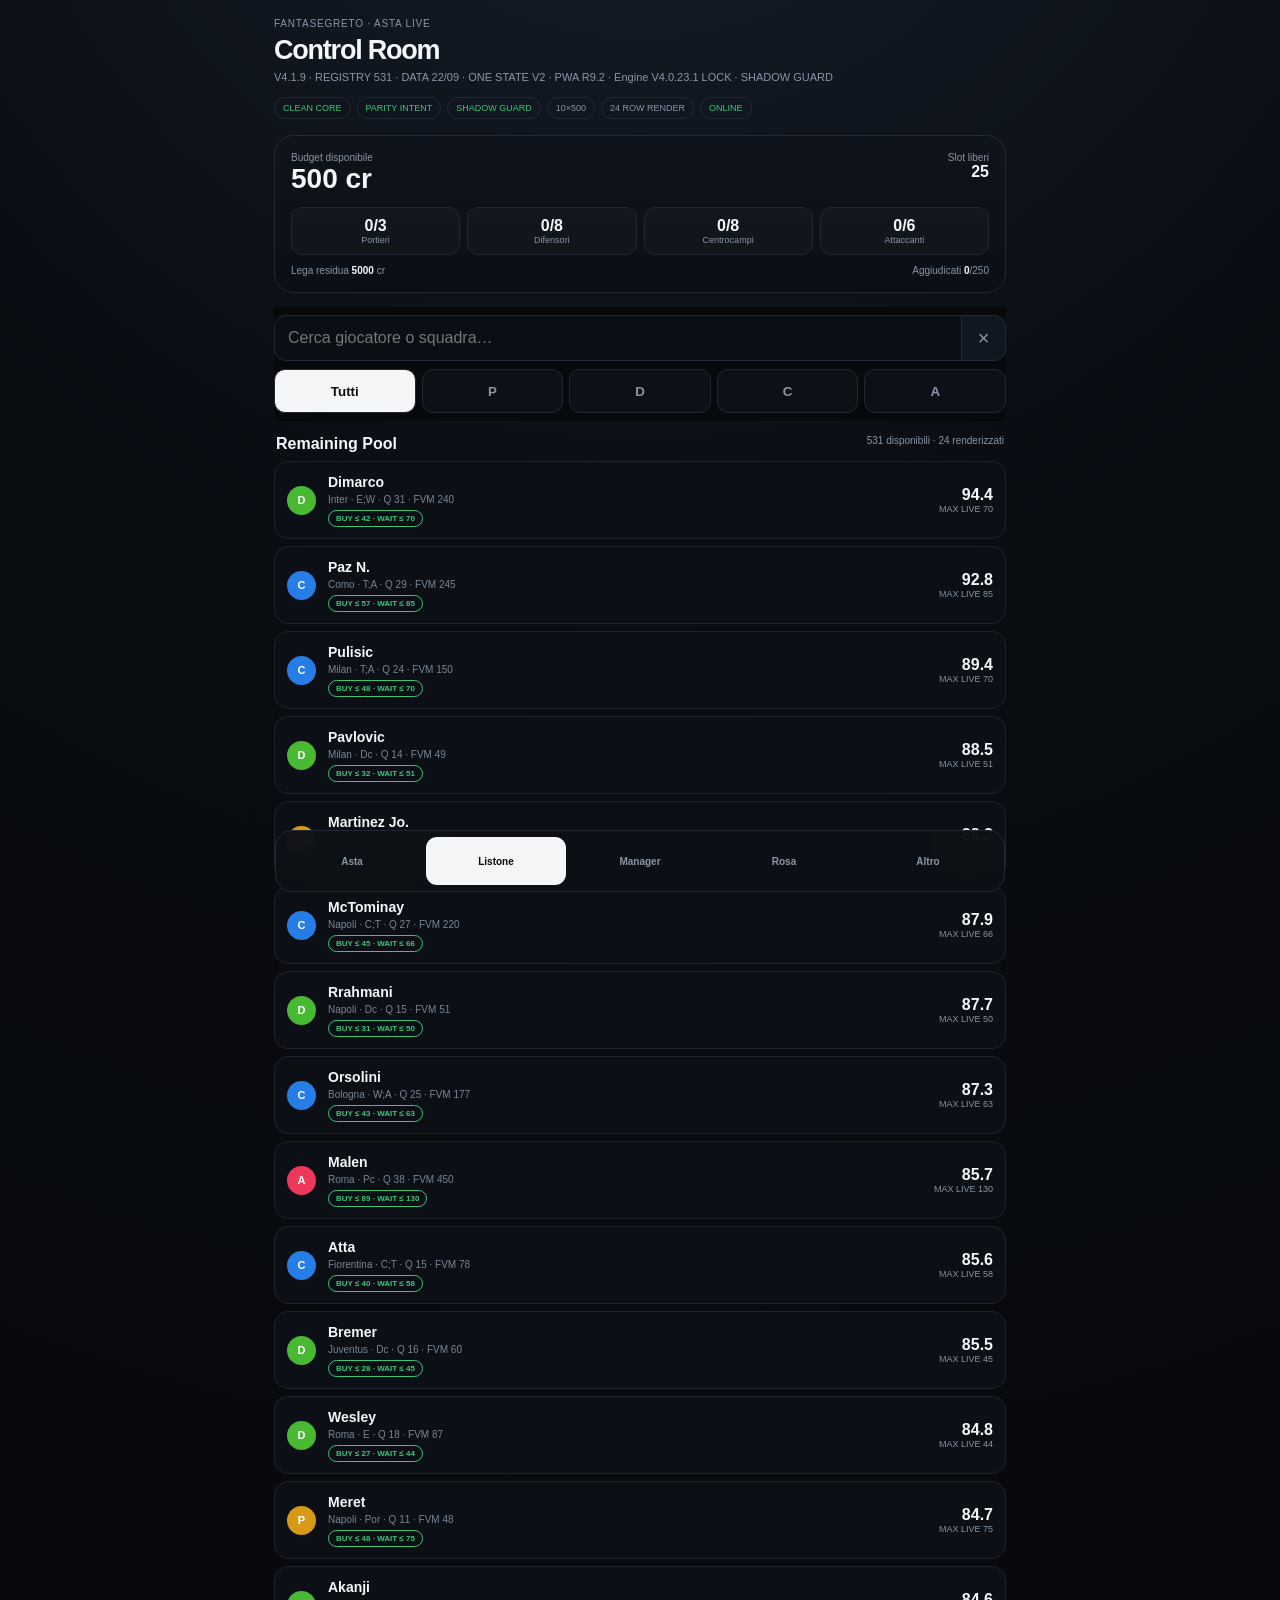
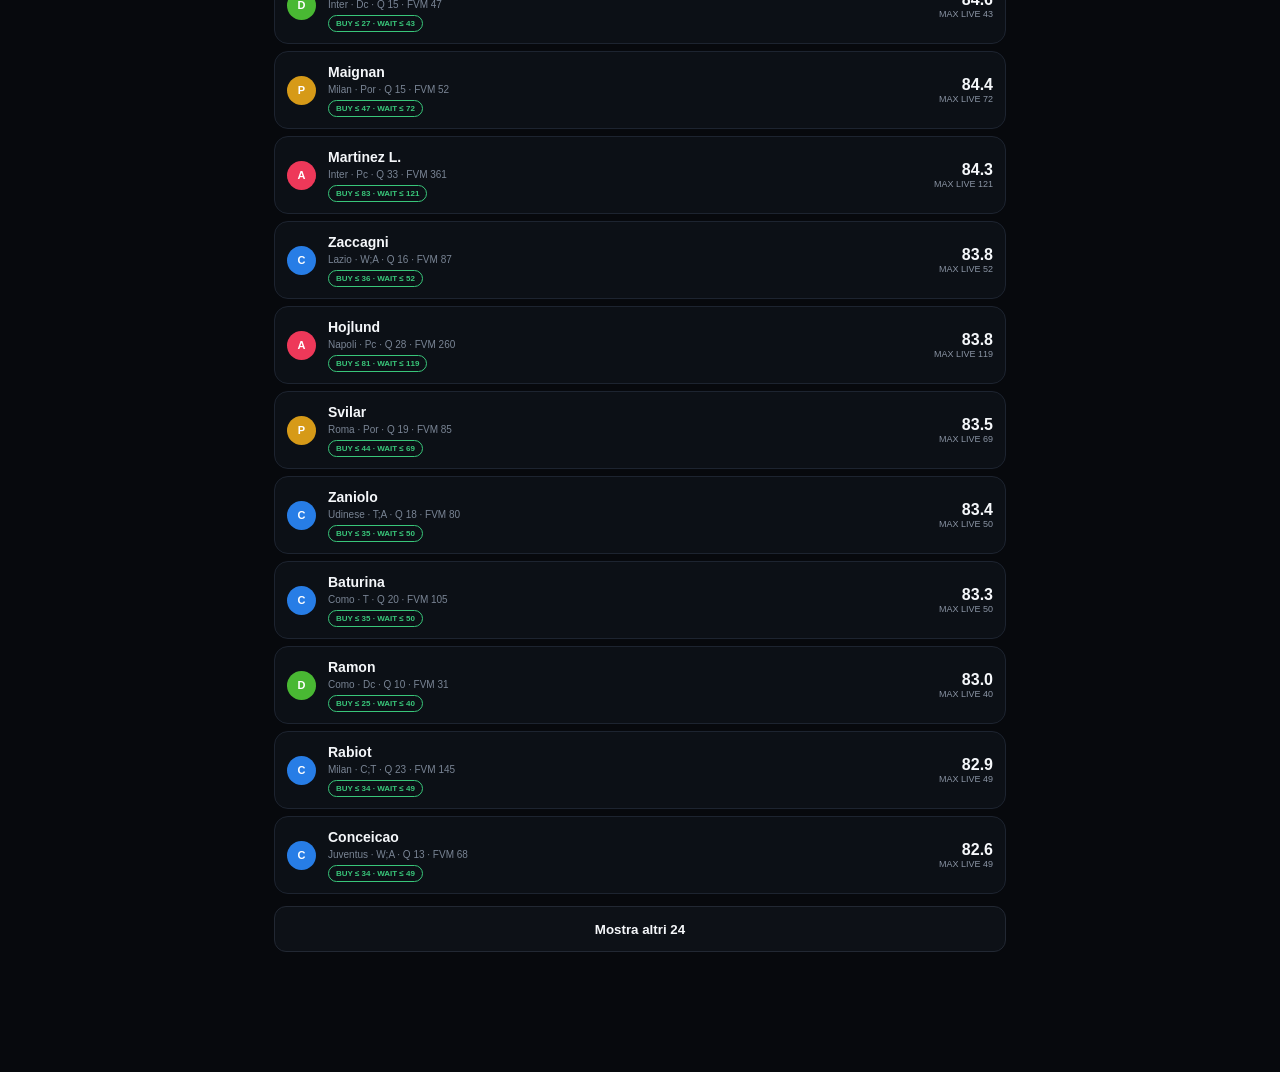
==== index.html @ f6427085 "FS: bind 531 registry to current 22SEP runtime overlay" ====
<!doctype html><html lang="it"><head><meta charset="utf-8"><meta name="viewport" content="width=device-width,initial-scale=1,viewport-fit=cover"><meta name="theme-color" content="#07090d"><meta name="apple-mobile-web-app-capable" content="yes"><meta name="apple-mobile-web-app-status-bar-style" content="black-translucent"><title>FantaSegreto V4.1.9 22SEP RUNTIME RECONCILIATION</title><link rel="manifest" href="./manifest.webmanifest"><link rel="apple-touch-icon" href="./apple-touch-icon.png"><style id="fs-critical-ui">:root{--bg:#07090d;--panel:#0d1117;--panel2:#111720;--line:#222833;--text:#f5f7fa;--muted:#8b95a5;--gold:#f2b84b;--green:#39c67a;--red:#ff5d68}*{box-sizing:border-box}html,body{margin:0;max-width:100%;overflow-x:hidden}body{font-family:-apple-system,BlinkMacSystemFont,"SF Pro Text","Segoe UI",sans-serif;background:radial-gradient(circle at 50% -12%,#17202d 0,#090c11 31%,#07090d 62%);color:var(--text);padding:env(safe-area-inset-top) 0 calc(90px + env(safe-area-inset-bottom));font-variant-numeric:tabular-nums}.shell{max-width:760px;margin:auto;padding:18px 14px}.eyebrow{font-size:10px;color:var(--muted);letter-spacing:.08em}.header h1{margin:6px 0 4px;font-size:27px;letter-spacing:-.045em}.sub{color:var(--muted);font-size:11px;line-height:1.4}.meta{display:flex;gap:6px;overflow:auto;padding:12px 0 2px}.pill{white-space:nowrap;border:1px solid var(--line);border-radius:999px;padding:5px 8px;font-size:9px;color:var(--muted)}.pill.ok{color:var(--green)}.hero{margin-top:14px;border:1px solid var(--line);background:linear-gradient(180deg,#0f141c,#0b0f15);border-radius:20px;padding:16px}.hero-top{display:flex;justify-content:space-between}.budget b{font-size:28px}.budget small,.slot small{display:block;color:var(--muted);font-size:10px}.slot{text-align:right}.slots{display:grid;grid-template-columns:repeat(4,1fr);gap:7px;margin-top:12px}.slots div{background:#ffffff05;border:1px solid var(--line);border-radius:11px;padding:9px;text-align:center}.slots small{display:block;color:var(--muted);font-size:9px}.league-line{display:flex;justify-content:space-between;color:var(--muted);font-size:10px;margin-top:10px}.league-line b{color:var(--text)}.toolbar{position:sticky;top:0;z-index:20;margin-top:14px;padding:8px 0;background:#07090de8;backdrop-filter:blur(18px)}.search{display:grid;grid-template-columns:1fr 44px}.search input{min-height:46px;border:1px solid var(--line);border-radius:12px 0 0 12px;background:#0b0f15;color:var(--text);padding:0 13px;font-size:16px}.search button{border:1px solid var(--line);border-left:0;border-radius:0 12px 12px 0;background:var(--panel2);color:var(--muted);font-size:20px}.roles{display:grid;grid-template-columns:repeat(5,1fr);gap:6px;margin-top:8px}.roles button{min-height:44px;border:1px solid var(--line);border-radius:11px;background:var(--panel);color:var(--muted);font-weight:800}.roles button.on{background:#f4f6f8;color:#0a0d11}.list-head{display:flex;justify-content:space-between;margin:14px 2px 8px}.list-head span{color:var(--muted);font-size:10px}.list{display:grid;gap:7px}.row{border:1px solid #1d2430;background:#0c1016;border-radius:14px;padding:11px 12px;display:grid;grid-template-columns:31px minmax(0,1fr) auto;gap:10px;align-items:center;min-height:67px}.role{width:29px;height:29px;border-radius:999px;display:grid;place-items:center;color:white;font-weight:900;font-size:11px}.role.P{background:#d69a18}.role.D{background:#49b833}.role.C{background:#277de6}.role.A{background:#ee3859}.name b{font-size:14px}.name small,.roster-item small,.ledger-row small{display:block;color:#798494;font-size:10px;margin-top:3px}.nums{text-align:right}.nums small{display:block;color:var(--muted);font-size:9px}.decision{display:inline-block;margin-top:5px;border:1px solid currentColor;border-radius:999px;padding:3px 7px;font-size:8px;font-weight:900}.BUY{color:var(--green)}.WAIT,.ATTENDI{color:var(--gold)}.AVOID,.PASS{color:var(--red)}.more{width:100%;min-height:46px;margin:12px 0;border:1px solid var(--line);border-radius:12px;background:var(--panel);color:var(--text);font-weight:800}.bottom{position:fixed;left:50%;transform:translateX(-50%);bottom:calc(8px + env(safe-area-inset-bottom));z-index:300;width:min(730px,calc(100% - 18px));display:grid;grid-template-columns:repeat(5,1fr);gap:4px;padding:6px;border:1px solid var(--line);border-radius:17px;background:#0d1117f2;backdrop-filter:blur(20px)}.bottom button{min-height:48px;border:0;border-radius:11px;background:transparent;color:var(--muted);font-weight:800;font-size:10px}.bottom button.primary{background:#f3f5f7;color:#090b0e}.sheet{position:fixed;inset:0;z-index:500;display:none}.sheet.open{display:block}.shade{position:absolute;inset:0;background:#0009}.sheet-card{position:absolute;left:0;right:0;bottom:0;max-height:92vh;overflow:auto;background:#0b0f15;border:1px solid var(--line);border-radius:24px 24px 0 0;padding:10px 14px calc(20px + env(safe-area-inset-bottom))}.handle{width:38px;height:5px;border-radius:99px;background:#3b424d;margin:2px auto 12px}.sheet-head{display:grid;grid-template-columns:34px 1fr auto;gap:10px;align-items:center}.sheet-head h2{margin:0;font-size:24px}.sheet-head p{margin:3px 0 0;color:var(--muted);font-size:11px}.close,.panel-head button{width:44px;height:44px;border:1px solid var(--line);border-radius:12px;background:var(--panel);color:var(--text);font-size:20px}.metric-grid{display:grid;grid-template-columns:repeat(2,1fr);gap:7px;margin-top:12px}.metric,.instruction,.block,.purchase,.pressure{border:1px solid var(--line);background:var(--panel);border-radius:14px;padding:12px;margin-top:8px}.metric small{display:block;color:var(--muted);font-size:9px}.metric b{font-size:18px}.instruction{border-color:#4a3a1d}.instruction p,.block p{margin:6px 0 0;color:#b8c0cc;font-size:13px;line-height:1.45}.purchase input,.purchase select{width:100%;min-height:46px;margin-top:8px;border:1px solid var(--line);border-radius:11px;background:#080b10;color:var(--text);padding:0 12px;font-size:16px}.actions{display:grid;grid-template-columns:1fr 1fr;gap:8px;margin-top:8px}.actions button{min-height:52px;border:0;border-radius:12px;font-weight:900}.won{background:var(--green);color:#071b11}.lost{background:#e84f5b;color:white}.runtime{font-size:10px;color:var(--muted);margin-top:8px}.pressure-head{display:flex;justify-content:space-between}.pressure-head strong{color:var(--gold)}.pressure-sub{font-size:10px;color:var(--muted);margin:5px 0}.pressure-rival{display:flex;justify-content:space-between;border-top:1px solid var(--line);padding-top:7px;margin-top:7px}.pressure-rival small{display:block;color:var(--muted);font-size:9px}.panel{position:fixed;inset:0;z-index:400;background:var(--bg);display:none;overflow:auto;padding:calc(14px + env(safe-area-inset-top)) 12px calc(90px + env(safe-area-inset-bottom))}.panel.open{display:block}.panel-card{max-width:760px;margin:auto}.panel-head{display:flex;justify-content:space-between;align-items:center;position:sticky;top:0;background:#07090df2;padding:8px 0 12px;z-index:3}.panel-head b{font-size:20px}.panel-head small{display:block;color:var(--muted);font-size:10px;margin-top:3px}.manager-grid{display:grid;gap:8px}.manager-card{border:1px solid var(--line);border-radius:14px;background:var(--panel);padding:12px}.manager-card.me{border-color:#275c43}.manager-name-line{display:grid;grid-template-columns:1fr auto;gap:10px;align-items:center}.manager-name-line input{min-height:44px;border:1px solid var(--line);border-radius:10px;background:#080b10;color:var(--text);padding:0 10px;font-size:16px}.manager-slots{font-size:11px;margin-top:8px}.manager-foot{display:flex;justify-content:space-between;color:var(--muted);font-size:9px;margin-top:6px}.roster-item{display:grid;grid-template-columns:32px 1fr auto;gap:10px;align-items:center;border:1px solid var(--line);background:var(--panel);border-radius:12px;padding:9px;margin-bottom:6px}.panel h2{font-size:14px;color:var(--gold);margin:20px 0 8px}.tool-grid{display:grid;grid-template-columns:repeat(4,1fr);gap:7px}.tool-grid button,.tool-grid label{min-height:46px;border:1px solid var(--line);border-radius:11px;background:var(--panel);color:var(--text);display:grid;place-items:center;font-weight:800;font-size:11px}.plan-role h3{font-size:13px}.plan-slot{display:grid;grid-template-columns:34px 1fr auto;gap:8px;border:1px solid var(--line);border-radius:12px;background:var(--panel);padding:9px;margin-bottom:6px}.plan-slot.done{border-color:#275c43}.plan-slot span{font-size:11px}.plan-slot small{color:var(--muted);font-size:9px}.plan-slot em{color:var(--gold);font-style:normal}.ledger-row,.audit-row{display:flex;justify-content:space-between;gap:10px;border-bottom:1px solid var(--line);padding:10px 2px;font-size:11px}.audit-row small{display:block;color:var(--muted);font-size:9px}.audit-row .pass{color:var(--green)}.audit-row .fail{color:var(--red)}.audit-summary{display:flex;justify-content:space-between;border:1px solid var(--line);border-radius:12px;padding:12px}.audit-summary.good b{color:var(--green)}.audit-summary.bad b{color:var(--red)}.empty{padding:24px;text-align:center;color:var(--muted);font-size:12px}.empty.compact{padding:10px}.boot-guard{position:fixed;inset:0;z-index:999;display:grid;place-items:center;padding:20px;background:#07090df7}.boot-guard.done{opacity:0;pointer-events:none}.boot-card{width:min(460px,100%);border:1px solid var(--line);border-radius:18px;background:var(--panel);padding:18px}.boot-card p{color:var(--muted);font-size:13px}.boot-guard.fail .boot-card{border-color:#5b3035}@media(max-width:430px){.tool-grid{grid-template-columns:repeat(2,1fr)}.bottom button{font-size:9px}.metric-grid{grid-template-columns:repeat(2,1fr)}}@media(prefers-reduced-motion:reduce){*{scroll-behavior:auto!important;transition:none!important;animation:none!important}}
</style><link rel="stylesheet" href="./styles.css"></head><body>
<main class="shell"><header class="header"><div class="eyebrow">FANTASEGRETO · ASTA LIVE</div><h1>Control Room</h1><div class="sub">V4.1.9 · REGISTRY 531 · DATA 22/09 · ONE STATE V2 · PWA R9.2 · Engine V4.0.23.1 LOCK · SHADOW GUARD</div><div class="meta"><span class="pill ok">CLEAN CORE</span><span class="pill ok">PARITY INTENT</span><span class="pill ok">SHADOW GUARD</span><span class="pill">10×500</span><span class="pill">24 ROW RENDER</span><span class="pill" id="pwa-status">PWA CHECK</span></div></header>
<section class="hero"><div class="hero-top"><div class="budget"><small>Budget disponibile</small><b><span id="budget">500</span> cr</b></div><div class="slot"><small>Slot liberi</small><b id="slots-total">25</b></div></div><div class="slots"><div><b id="slot-P">0/3</b><small>Portieri</small></div><div><b id="slot-D">0/8</b><small>Difensori</small></div><div><b id="slot-C">0/8</b><small>Centrocampi</small></div><div><b id="slot-A">0/6</b><small>Attaccanti</small></div></div><div class="league-line"><span>Lega residua <b id="league-budget">5000</b> cr</span><span>Aggiudicati <b id="league-sold">0</b>/250</span></div></section>
<section class="toolbar"><div class="search"><input id="q" type="search" autocomplete="off" placeholder="Cerca giocatore o squadra…"><button id="clear">×</button></div><div class="roles"><button class="on" data-role="ALL">Tutti</button><button data-role="P">P</button><button data-role="D">D</button><button data-role="C">C</button><button data-role="A">A</button></div></section><div class="list-head"><b>Remaining Pool</b><span id="count">caricamento…</span></div><section id="list" class="list"></section><button id="more" class="more">Mostra altri 24</button></main>
<nav class="bottom"><button id="nav-auction">Asta</button><button id="nav-list" class="primary">Listone</button><button id="nav-managers">Manager</button><button id="nav-roster">Rosa</button><button id="nav-more">Altro</button></nav>
<section id="sheet" class="sheet"><div id="shade" class="shade"></div><div class="sheet-card"><div class="handle"></div><div class="sheet-head"><span id="s-role" class="role D">D</span><div><h2 id="s-name">—</h2><p id="s-sub">—</p></div><button id="close" class="close">×</button></div><div id="metrics" class="metric-grid"></div><div id="pressure" class="pressure"></div><div id="instruction" class="instruction"></div><div id="blocks"></div><div class="purchase"><b>REGISTRA ASTA</b><input id="price" inputmode="numeric" type="number" min="1" max="500" placeholder="Prezzo"><select id="owner"></select><div class="actions"><button class="won" data-act="WON">VINTO IO</button><button class="lost" data-act="LOST">PERSO</button></div><div id="runtime" class="runtime"></div></div></div></section>
<section id="panel-managers" class="panel"><div class="panel-card"><div class="panel-head"><div><b>10 MANAGER</b><small>500 crediti ciascuno · nomi modificabili</small></div><button data-panel-close>×</button></div><div id="manager-content"></div></div></section>
<section id="panel-roster" class="panel"><div class="panel-card"><div class="panel-head"><div><b>LA MIA ROSA</b><small>3P · 8D · 8C · 6A</small></div><button data-panel-close>×</button></div><div id="roster-content"></div></div></section>
<section id="panel-more" class="panel"><div class="panel-card"><div class="panel-head"><div><b>CONTROL & RECOVERY</b><small>Piano 25 · Undo/Redo · Backup · Ledger · Audit</small></div><button data-panel-close>×</button></div><div class="tool-grid"><button id="undo">↶ Undo</button><button id="redo">↷ Redo</button><button id="backup-save">↓ Backup</button><label for="backup-file">↑ Restore</label><input id="backup-file" type="file" accept="application/json" hidden></div><h2>Piano 25 + Pivot</h2><div id="piano25-content"></div><h2>Transaction Ledger</h2><div id="ledger-content"></div><h2>Regression / Audit Gate</h2><div id="audit-content"></div></div></section>
<div id="boot-guard" class="boot-guard"><div class="boot-card"><b id="boot-title">Avvio FantaSegreto…</b><p id="boot-msg">Registry → State Manager → Engine → moduli.</p></div></div>
<script>(()=>{const g=document.getElementById('boot-guard'),t=document.getElementById('boot-title'),m=document.getElementById('boot-msg'),ps=document.getElementById('pwa-status');const fail=(a,b)=>{t.textContent=a;m.textContent=b;g.classList.add('fail')};if(location.protocol==='file:'){fail('Anteprima locale protetta','La grafica è caricata correttamente. Per avviare Listone, Manager, VINTO/PERSO e recovery apri la build pubblicata su GitHub Pages via HTTPS.');return}const ls=s=>new Promise((r,j)=>{const x=document.createElement('script');x.src=s+'?v=41922';x.onload=r;x.onerror=()=>j(Error('Impossibile caricare '+s));document.body.appendChild(x)});window.addEventListener('fs:boot-error',e=>fail('BOOT ERROR',e.detail?.message||'Errore runtime'));window.addEventListener('fs:registry-ready',async()=>{try{await ls('./state-manager.js');await ls('./engine.js');await ls('./opponents.js');await ls('./piano25.js');await ls('./backup.js');await ls('./audit.js');document.getElementById('undo').onclick=()=>window.FS_STATE.undo();document.getElementById('redo').onclick=()=>window.FS_STATE.redo();window.dispatchEvent(new CustomEvent('fs:engine-ready'))}catch(e){fail('BOOT ERROR',e.message)}},{once:true});window.addEventListener('fs:ready',()=>{g.classList.add('done');setTimeout(()=>g.remove(),200)},{once:true});ls('./app.js').catch(e=>fail('BOOT ERROR',e.message));function net(){ps.textContent=navigator.onLine?'ONLINE':'OFFLINE';ps.className='pill '+(navigator.onLine?'ok':'warn')}window.addEventListener('online',net);window.addEventListener('offline',net);net();if('serviceWorker'in navigator)window.addEventListener('load',async()=>{try{const reg=await navigator.serviceWorker.register('./sw.js?v=41922');await navigator.serviceWorker.ready;ps.textContent=navigator.onLine?'CACHE READY':'OFFLINE READY';ps.className='pill ok';reg.addEventListener('updatefound',()=>{ps.textContent='UPDATE';ps.className='pill warn'})}catch(e){ps.textContent='PWA WARN';ps.className='pill warn'}},{once:true});setTimeout(()=>{if(document.body.dataset.ready!=='1'&&!g.classList.contains('fail'))fail('BOOT TIMEOUT','Controlla che tutti i file siano nella root del repository GitHub Pages.')},15000)})();</script></body></html>
---- styles.css ----
:root{--bg:#07090d;--panel:#0d1117;--panel2:#111720;--line:#222833;--text:#f5f7fa;--muted:#8b95a5;--gold:#f2b84b;--green:#39c67a;--red:#ff5d68}*{box-sizing:border-box}html,body{margin:0;max-width:100%;overflow-x:hidden}body{font-family:-apple-system,BlinkMacSystemFont,"SF Pro Text","Segoe UI",sans-serif;background:radial-gradient(circle at 50% -12%,#17202d 0,#090c11 31%,#07090d 62%);color:var(--text);padding:env(safe-area-inset-top) 0 calc(90px + env(safe-area-inset-bottom));font-variant-numeric:tabular-nums}.shell{max-width:760px;margin:auto;padding:18px 14px}.eyebrow{font-size:10px;color:var(--muted);letter-spacing:.08em}.header h1{margin:6px 0 4px;font-size:27px;letter-spacing:-.045em}.sub{color:var(--muted);font-size:11px;line-height:1.4}.meta{display:flex;gap:6px;overflow:auto;padding:12px 0 2px}.pill{white-space:nowrap;border:1px solid var(--line);border-radius:999px;padding:5px 8px;font-size:9px;color:var(--muted)}.pill.ok{color:var(--green)}.hero{margin-top:14px;border:1px solid var(--line);background:linear-gradient(180deg,#0f141c,#0b0f15);border-radius:20px;padding:16px}.hero-top{display:flex;justify-content:space-between}.budget b{font-size:28px}.budget small,.slot small{display:block;color:var(--muted);font-size:10px}.slot{text-align:right}.slots{display:grid;grid-template-columns:repeat(4,1fr);gap:7px;margin-top:12px}.slots div{background:#ffffff05;border:1px solid var(--line);border-radius:11px;padding:9px;text-align:center}.slots small{display:block;color:var(--muted);font-size:9px}.league-line{display:flex;justify-content:space-between;color:var(--muted);font-size:10px;margin-top:10px}.league-line b{color:var(--text)}.toolbar{position:sticky;top:0;z-index:20;margin-top:14px;padding:8px 0;background:#07090de8;backdrop-filter:blur(18px)}.search{display:grid;grid-template-columns:1fr 44px}.search input{min-height:46px;border:1px solid var(--line);border-radius:12px 0 0 12px;background:#0b0f15;color:var(--text);padding:0 13px;font-size:16px}.search button{border:1px solid var(--line);border-left:0;border-radius:0 12px 12px 0;background:var(--panel2);color:var(--muted);font-size:20px}.roles{display:grid;grid-template-columns:repeat(5,1fr);gap:6px;margin-top:8px}.roles button{min-height:44px;border:1px solid var(--line);border-radius:11px;background:var(--panel);color:var(--muted);font-weight:800}.roles button.on{background:#f4f6f8;color:#0a0d11}.list-head{display:flex;justify-content:space-between;margin:14px 2px 8px}.list-head span{color:var(--muted);font-size:10px}.list{display:grid;gap:7px}.row{border:1px solid #1d2430;background:#0c1016;border-radius:14px;padding:11px 12px;display:grid;grid-template-columns:31px minmax(0,1fr) auto;gap:10px;align-items:center;min-height:67px}.role{width:29px;height:29px;border-radius:999px;display:grid;place-items:center;color:white;font-weight:900;font-size:11px}.role.P{background:#d69a18}.role.D{background:#49b833}.role.C{background:#277de6}.role.A{background:#ee3859}.name b{font-size:14px}.name small,.roster-item small,.ledger-row small{display:block;color:#798494;font-size:10px;margin-top:3px}.nums{text-align:right}.nums small{display:block;color:var(--muted);font-size:9px}.decision{display:inline-block;margin-top:5px;border:1px solid currentColor;border-radius:999px;padding:3px 7px;font-size:8px;font-weight:900}.BUY{color:var(--green)}.WAIT,.ATTENDI{color:var(--gold)}.AVOID,.PASS{color:var(--red)}.more{width:100%;min-height:46px;margin:12px 0;border:1px solid var(--line);border-radius:12px;background:var(--panel);color:var(--text);font-weight:800}.bottom{position:fixed;left:50%;transform:translateX(-50%);bottom:calc(8px + env(safe-area-inset-bottom));z-index:300;width:min(730px,calc(100% - 18px));display:grid;grid-template-columns:repeat(5,1fr);gap:4px;padding:6px;border:1px solid var(--line);border-radius:17px;background:#0d1117f2;backdrop-filter:blur(20px)}.bottom button{min-height:48px;border:0;border-radius:11px;background:transparent;color:var(--muted);font-weight:800;font-size:10px}.bottom button.primary{background:#f3f5f7;color:#090b0e}.sheet{position:fixed;inset:0;z-index:500;display:none}.sheet.open{display:block}.shade{position:absolute;inset:0;background:#0009}.sheet-card{position:absolute;left:0;right:0;bottom:0;max-height:92vh;overflow:auto;background:#0b0f15;border:1px solid var(--line);border-radius:24px 24px 0 0;padding:10px 14px calc(20px + env(safe-area-inset-bottom))}.handle{width:38px;height:5px;border-radius:99px;background:#3b424d;margin:2px auto 12px}.sheet-head{display:grid;grid-template-columns:34px 1fr auto;gap:10px;align-items:center}.sheet-head h2{margin:0;font-size:24px}.sheet-head p{margin:3px 0 0;color:var(--muted);font-size:11px}.close,.panel-head button{width:44px;height:44px;border:1px solid var(--line);border-radius:12px;background:var(--panel);color:var(--text);font-size:20px}.metric-grid{display:grid;grid-template-columns:repeat(2,1fr);gap:7px;margin-top:12px}.metric,.instruction,.block,.purchase,.pressure{border:1px solid var(--line);background:var(--panel);border-radius:14px;padding:12px;margin-top:8px}.metric small{display:block;color:var(--muted);font-size:9px}.metric b{font-size:18px}.instruction{border-color:#4a3a1d}.instruction p,.block p{margin:6px 0 0;color:#b8c0cc;font-size:13px;line-height:1.45}.purchase input,.purchase select{width:100%;min-height:46px;margin-top:8px;border:1px solid var(--line);border-radius:11px;background:#080b10;color:var(--text);padding:0 12px;font-size:16px}.actions{display:grid;grid-template-columns:1fr 1fr;gap:8px;margin-top:8px}.actions button{min-height:52px;border:0;border-radius:12px;font-weight:900}.won{background:var(--green);color:#071b11}.lost{background:#e84f5b;color:white}.runtime{font-size:10px;color:var(--muted);margin-top:8px}.pressure-head{display:flex;justify-content:space-between}.pressure-head strong{color:var(--gold)}.pressure-sub{font-size:10px;color:var(--muted);margin:5px 0}.pressure-rival{display:flex;justify-content:space-between;border-top:1px solid var(--line);padding-top:7px;margin-top:7px}.pressure-rival small{display:block;color:var(--muted);font-size:9px}.panel{position:fixed;inset:0;z-index:400;background:var(--bg);display:none;overflow:auto;padding:calc(14px + env(safe-area-inset-top)) 12px calc(90px + env(safe-area-inset-bottom))}.panel.open{display:block}.panel-card{max-width:760px;margin:auto}.panel-head{display:flex;justify-content:space-between;align-items:center;position:sticky;top:0;background:#07090df2;padding:8px 0 12px;z-index:3}.panel-head b{font-size:20px}.panel-head small{display:block;color:var(--muted);font-size:10px;margin-top:3px}.manager-grid{display:grid;gap:8px}.manager-card{border:1px solid var(--line);border-radius:14px;background:var(--panel);padding:12px}.manager-card.me{border-color:#275c43}.manager-name-line{display:grid;grid-template-columns:1fr auto;gap:10px;align-items:center}.manager-name-line input{min-height:44px;border:1px solid var(--line);border-radius:10px;background:#080b10;color:var(--text);padding:0 10px;font-size:16px}.manager-slots{font-size:11px;margin-top:8px}.manager-foot{display:flex;justify-content:space-between;color:var(--muted);font-size:9px;margin-top:6px}.roster-item{display:grid;grid-template-columns:32px 1fr auto;gap:10px;align-items:center;border:1px solid var(--line);background:var(--panel);border-radius:12px;padding:9px;margin-bottom:6px}.panel h2{font-size:14px;color:var(--gold);margin:20px 0 8px}.tool-grid{display:grid;grid-template-columns:repeat(4,1fr);gap:7px}.tool-grid button,.tool-grid label{min-height:46px;border:1px solid var(--line);border-radius:11px;background:var(--panel);color:var(--text);display:grid;place-items:center;font-weight:800;font-size:11px}.plan-role h3{font-size:13px}.plan-slot{display:grid;grid-template-columns:34px 1fr auto;gap:8px;border:1px solid var(--line);border-radius:12px;background:var(--panel);padding:9px;margin-bottom:6px}.plan-slot.done{border-color:#275c43}.plan-slot span{font-size:11px}.plan-slot small{color:var(--muted);font-size:9px}.plan-slot em{color:var(--gold);font-style:normal}.ledger-row,.audit-row{display:flex;justify-content:space-between;gap:10px;border-bottom:1px solid var(--line);padding:10px 2px;font-size:11px}.audit-row small{display:block;color:var(--muted);font-size:9px}.audit-row .pass{color:var(--green)}.audit-row .fail{color:var(--red)}.audit-summary{display:flex;justify-content:space-between;border:1px solid var(--line);border-radius:12px;padding:12px}.audit-summary.good b{color:var(--green)}.audit-summary.bad b{color:var(--red)}.empty{padding:24px;text-align:center;color:var(--muted);font-size:12px}.empty.compact{padding:10px}.boot-guard{position:fixed;inset:0;z-index:999;display:grid;place-items:center;padding:20px;background:#07090df7}.boot-guard.done{opacity:0;pointer-events:none}.boot-card{width:min(460px,100%);border:1px solid var(--line);border-radius:18px;background:var(--panel);padding:18px}.boot-card p{color:var(--muted);font-size:13px}.boot-guard.fail .boot-card{border-color:#5b3035}@media(max-width:430px){.tool-grid{grid-template-columns:repeat(2,1fr)}.bottom button{font-size:9px}.metric-grid{grid-template-columns:repeat(2,1fr)}}@media(prefers-reduced-motion:reduce){*{scroll-behavior:auto!important;transition:none!important;animation:none!important}}
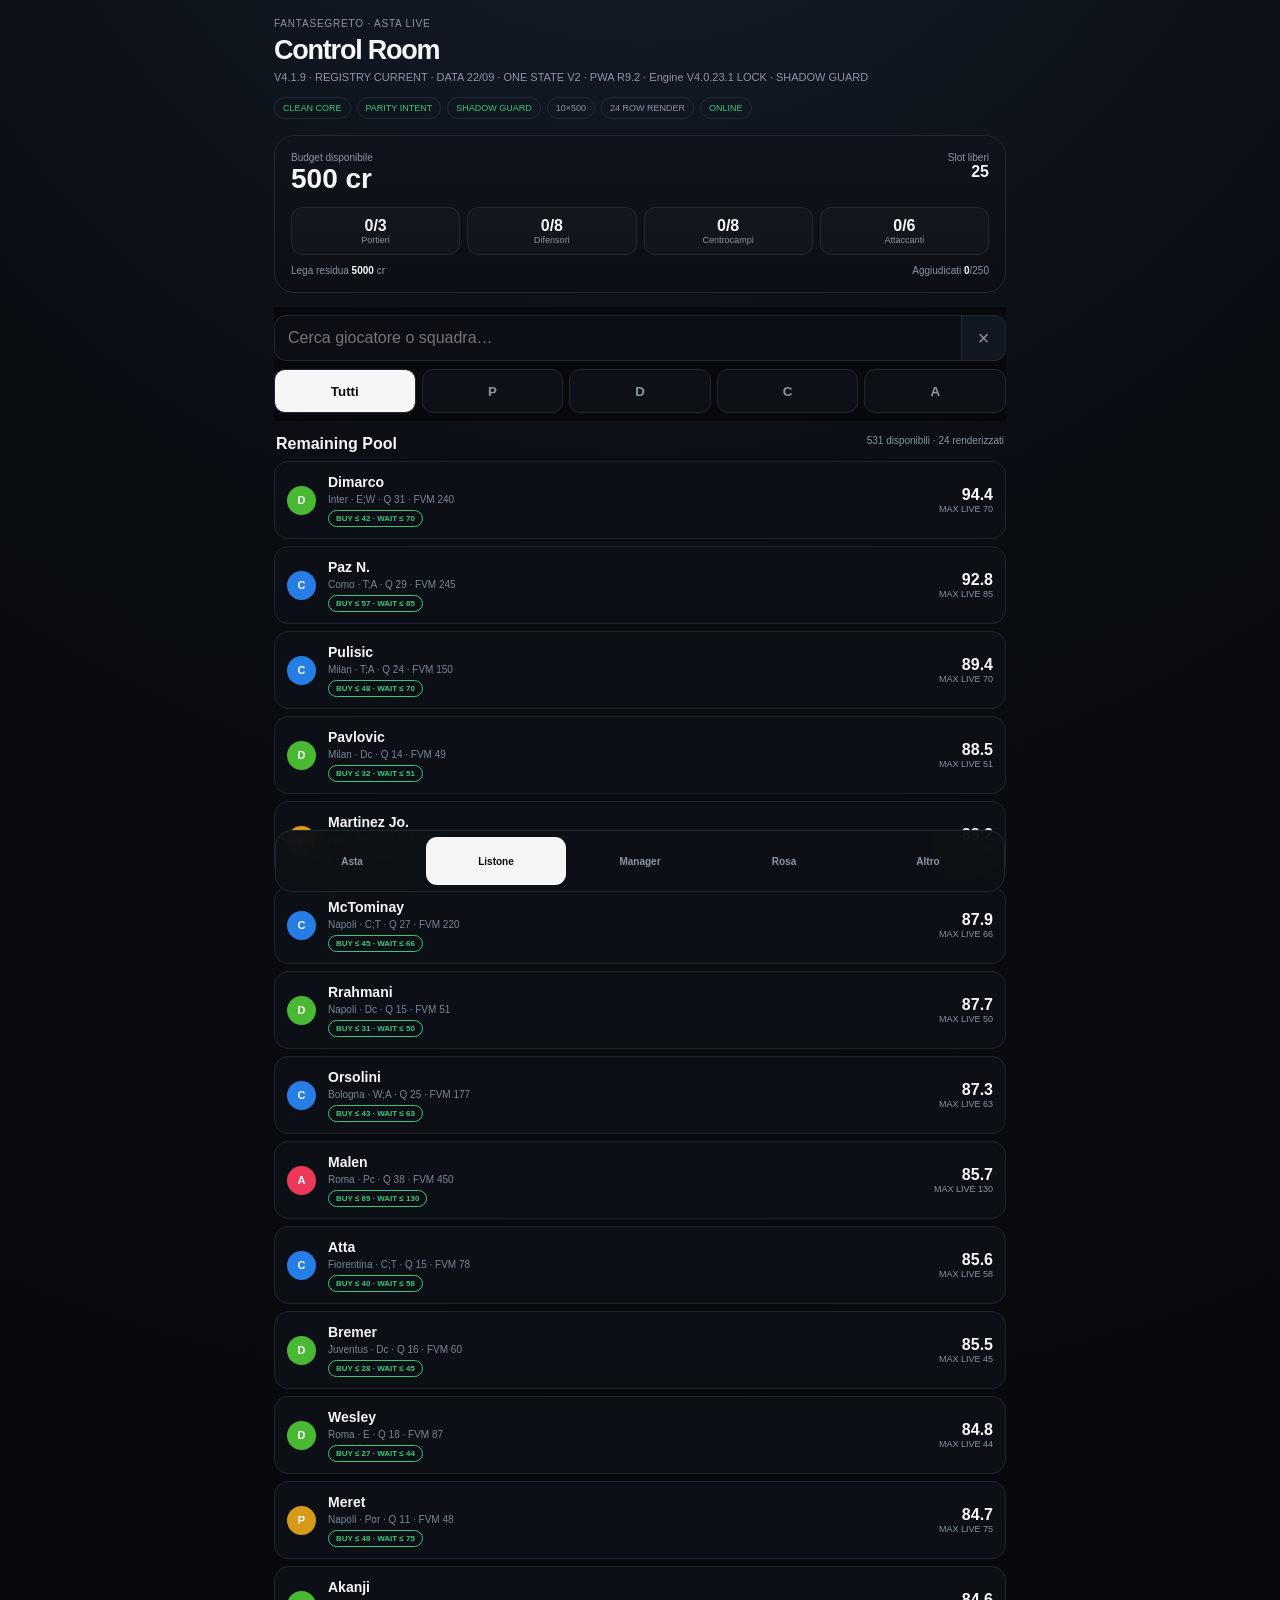
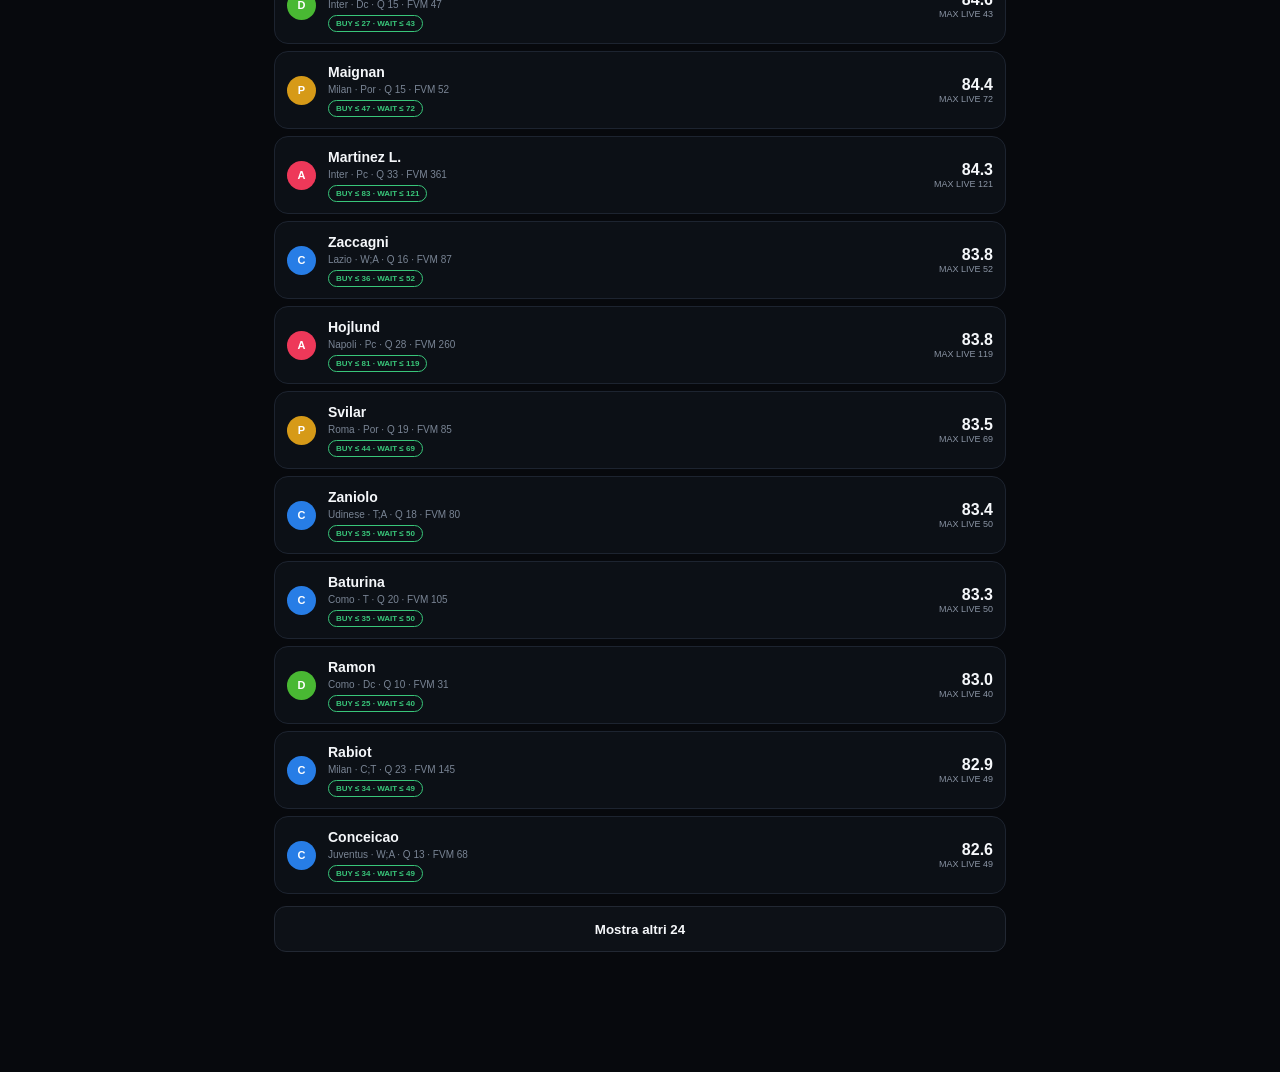
==== commit b1a74fdf: "FS: make runtime registry gate current-count aware" ====
--- a/index.html
+++ b/index.html
@@ -1,6 +1,6 @@
 <!doctype html><html lang="it"><head><meta charset="utf-8"><meta name="viewport" content="width=device-width,initial-scale=1,viewport-fit=cover"><meta name="theme-color" content="#07090d"><meta name="apple-mobile-web-app-capable" content="yes"><meta name="apple-mobile-web-app-status-bar-style" content="black-translucent"><title>FantaSegreto V4.1.9 22SEP RUNTIME RECONCILIATION</title><link rel="manifest" href="./manifest.webmanifest"><link rel="apple-touch-icon" href="./apple-touch-icon.png"><style id="fs-critical-ui">:root{--bg:#07090d;--panel:#0d1117;--panel2:#111720;--line:#222833;--text:#f5f7fa;--muted:#8b95a5;--gold:#f2b84b;--green:#39c67a;--red:#ff5d68}*{box-sizing:border-box}html,body{margin:0;max-width:100%;overflow-x:hidden}body{font-family:-apple-system,BlinkMacSystemFont,"SF Pro Text","Segoe UI",sans-serif;background:radial-gradient(circle at 50% -12%,#17202d 0,#090c11 31%,#07090d 62%);color:var(--text);padding:env(safe-area-inset-top) 0 calc(90px + env(safe-area-inset-bottom));font-variant-numeric:tabular-nums}.shell{max-width:760px;margin:auto;padding:18px 14px}.eyebrow{font-size:10px;color:var(--muted);letter-spacing:.08em}.header h1{margin:6px 0 4px;font-size:27px;letter-spacing:-.045em}.sub{color:var(--muted);font-size:11px;line-height:1.4}.meta{display:flex;gap:6px;overflow:auto;padding:12px 0 2px}.pill{white-space:nowrap;border:1px solid var(--line);border-radius:999px;padding:5px 8px;font-size:9px;color:var(--muted)}.pill.ok{color:var(--green)}.hero{margin-top:14px;border:1px solid var(--line);background:linear-gradient(180deg,#0f141c,#0b0f15);border-radius:20px;padding:16px}.hero-top{display:flex;justify-content:space-between}.budget b{font-size:28px}.budget small,.slot small{display:block;color:var(--muted);font-size:10px}.slot{text-align:right}.slots{display:grid;grid-template-columns:repeat(4,1fr);gap:7px;margin-top:12px}.slots div{background:#ffffff05;border:1px solid var(--line);border-radius:11px;padding:9px;text-align:center}.slots small{display:block;color:var(--muted);font-size:9px}.league-line{display:flex;justify-content:space-between;color:var(--muted);font-size:10px;margin-top:10px}.league-line b{color:var(--text)}.toolbar{position:sticky;top:0;z-index:20;margin-top:14px;padding:8px 0;background:#07090de8;backdrop-filter:blur(18px)}.search{display:grid;grid-template-columns:1fr 44px}.search input{min-height:46px;border:1px solid var(--line);border-radius:12px 0 0 12px;background:#0b0f15;color:var(--text);padding:0 13px;font-size:16px}.search button{border:1px solid var(--line);border-left:0;border-radius:0 12px 12px 0;background:var(--panel2);color:var(--muted);font-size:20px}.roles{display:grid;grid-template-columns:repeat(5,1fr);gap:6px;margin-top:8px}.roles button{min-height:44px;border:1px solid var(--line);border-radius:11px;background:var(--panel);color:var(--muted);font-weight:800}.roles button.on{background:#f4f6f8;color:#0a0d11}.list-head{display:flex;justify-content:space-between;margin:14px 2px 8px}.list-head span{color:var(--muted);font-size:10px}.list{display:grid;gap:7px}.row{border:1px solid #1d2430;background:#0c1016;border-radius:14px;padding:11px 12px;display:grid;grid-template-columns:31px minmax(0,1fr) auto;gap:10px;align-items:center;min-height:67px}.role{width:29px;height:29px;border-radius:999px;display:grid;place-items:center;color:white;font-weight:900;font-size:11px}.role.P{background:#d69a18}.role.D{background:#49b833}.role.C{background:#277de6}.role.A{background:#ee3859}.name b{font-size:14px}.name small,.roster-item small,.ledger-row small{display:block;color:#798494;font-size:10px;margin-top:3px}.nums{text-align:right}.nums small{display:block;color:var(--muted);font-size:9px}.decision{display:inline-block;margin-top:5px;border:1px solid currentColor;border-radius:999px;padding:3px 7px;font-size:8px;font-weight:900}.BUY{color:var(--green)}.WAIT,.ATTENDI{color:var(--gold)}.AVOID,.PASS{color:var(--red)}.more{width:100%;min-height:46px;margin:12px 0;border:1px solid var(--line);border-radius:12px;background:var(--panel);color:var(--text);font-weight:800}.bottom{position:fixed;left:50%;transform:translateX(-50%);bottom:calc(8px + env(safe-area-inset-bottom));z-index:300;width:min(730px,calc(100% - 18px));display:grid;grid-template-columns:repeat(5,1fr);gap:4px;padding:6px;border:1px solid var(--line);border-radius:17px;background:#0d1117f2;backdrop-filter:blur(20px)}.bottom button{min-height:48px;border:0;border-radius:11px;background:transparent;color:var(--muted);font-weight:800;font-size:10px}.bottom button.primary{background:#f3f5f7;color:#090b0e}.sheet{position:fixed;inset:0;z-index:500;display:none}.sheet.open{display:block}.shade{position:absolute;inset:0;background:#0009}.sheet-card{position:absolute;left:0;right:0;bottom:0;max-height:92vh;overflow:auto;background:#0b0f15;border:1px solid var(--line);border-radius:24px 24px 0 0;padding:10px 14px calc(20px + env(safe-area-inset-bottom))}.handle{width:38px;height:5px;border-radius:99px;background:#3b424d;margin:2px auto 12px}.sheet-head{display:grid;grid-template-columns:34px 1fr auto;gap:10px;align-items:center}.sheet-head h2{margin:0;font-size:24px}.sheet-head p{margin:3px 0 0;color:var(--muted);font-size:11px}.close,.panel-head button{width:44px;height:44px;border:1px solid var(--line);border-radius:12px;background:var(--panel);color:var(--text);font-size:20px}.metric-grid{display:grid;grid-template-columns:repeat(2,1fr);gap:7px;margin-top:12px}.metric,.instruction,.block,.purchase,.pressure{border:1px solid var(--line);background:var(--panel);border-radius:14px;padding:12px;margin-top:8px}.metric small{display:block;color:var(--muted);font-size:9px}.metric b{font-size:18px}.instruction{border-color:#4a3a1d}.instruction p,.block p{margin:6px 0 0;color:#b8c0cc;font-size:13px;line-height:1.45}.purchase input,.purchase select{width:100%;min-height:46px;margin-top:8px;border:1px solid var(--line);border-radius:11px;background:#080b10;color:var(--text);padding:0 12px;font-size:16px}.actions{display:grid;grid-template-columns:1fr 1fr;gap:8px;margin-top:8px}.actions button{min-height:52px;border:0;border-radius:12px;font-weight:900}.won{background:var(--green);color:#071b11}.lost{background:#e84f5b;color:white}.runtime{font-size:10px;color:var(--muted);margin-top:8px}.pressure-head{display:flex;justify-content:space-between}.pressure-head strong{color:var(--gold)}.pressure-sub{font-size:10px;color:var(--muted);margin:5px 0}.pressure-rival{display:flex;justify-content:space-between;border-top:1px solid var(--line);padding-top:7px;margin-top:7px}.pressure-rival small{display:block;color:var(--muted);font-size:9px}.panel{position:fixed;inset:0;z-index:400;background:var(--bg);display:none;overflow:auto;padding:calc(14px + env(safe-area-inset-top)) 12px calc(90px + env(safe-area-inset-bottom))}.panel.open{display:block}.panel-card{max-width:760px;margin:auto}.panel-head{display:flex;justify-content:space-between;align-items:center;position:sticky;top:0;background:#07090df2;padding:8px 0 12px;z-index:3}.panel-head b{font-size:20px}.panel-head small{display:block;color:var(--muted);font-size:10px;margin-top:3px}.manager-grid{display:grid;gap:8px}.manager-card{border:1px solid var(--line);border-radius:14px;background:var(--panel);padding:12px}.manager-card.me{border-color:#275c43}.manager-name-line{display:grid;grid-template-columns:1fr auto;gap:10px;align-items:center}.manager-name-line input{min-height:44px;border:1px solid var(--line);border-radius:10px;background:#080b10;color:var(--text);padding:0 10px;font-size:16px}.manager-slots{font-size:11px;margin-top:8px}.manager-foot{display:flex;justify-content:space-between;color:var(--muted);font-size:9px;margin-top:6px}.roster-item{display:grid;grid-template-columns:32px 1fr auto;gap:10px;align-items:center;border:1px solid var(--line);background:var(--panel);border-radius:12px;padding:9px;margin-bottom:6px}.panel h2{font-size:14px;color:var(--gold);margin:20px 0 8px}.tool-grid{display:grid;grid-template-columns:repeat(4,1fr);gap:7px}.tool-grid button,.tool-grid label{min-height:46px;border:1px solid var(--line);border-radius:11px;background:var(--panel);color:var(--text);display:grid;place-items:center;font-weight:800;font-size:11px}.plan-role h3{font-size:13px}.plan-slot{display:grid;grid-template-columns:34px 1fr auto;gap:8px;border:1px solid var(--line);border-radius:12px;background:var(--panel);padding:9px;margin-bottom:6px}.plan-slot.done{border-color:#275c43}.plan-slot span{font-size:11px}.plan-slot small{color:var(--muted);font-size:9px}.plan-slot em{color:var(--gold);font-style:normal}.ledger-row,.audit-row{display:flex;justify-content:space-between;gap:10px;border-bottom:1px solid var(--line);padding:10px 2px;font-size:11px}.audit-row small{display:block;color:var(--muted);font-size:9px}.audit-row .pass{color:var(--green)}.audit-row .fail{color:var(--red)}.audit-summary{display:flex;justify-content:space-between;border:1px solid var(--line);border-radius:12px;padding:12px}.audit-summary.good b{color:var(--green)}.audit-summary.bad b{color:var(--red)}.empty{padding:24px;text-align:center;color:var(--muted);font-size:12px}.empty.compact{padding:10px}.boot-guard{position:fixed;inset:0;z-index:999;display:grid;place-items:center;padding:20px;background:#07090df7}.boot-guard.done{opacity:0;pointer-events:none}.boot-card{width:min(460px,100%);border:1px solid var(--line);border-radius:18px;background:var(--panel);padding:18px}.boot-card p{color:var(--muted);font-size:13px}.boot-guard.fail .boot-card{border-color:#5b3035}@media(max-width:430px){.tool-grid{grid-template-columns:repeat(2,1fr)}.bottom button{font-size:9px}.metric-grid{grid-template-columns:repeat(2,1fr)}}@media(prefers-reduced-motion:reduce){*{scroll-behavior:auto!important;transition:none!important;animation:none!important}}
 </style><link rel="stylesheet" href="./styles.css"></head><body>
-<main class="shell"><header class="header"><div class="eyebrow">FANTASEGRETO · ASTA LIVE</div><h1>Control Room</h1><div class="sub">V4.1.9 · REGISTRY 531 · DATA 22/09 · ONE STATE V2 · PWA R9.2 · Engine V4.0.23.1 LOCK · SHADOW GUARD</div><div class="meta"><span class="pill ok">CLEAN CORE</span><span class="pill ok">PARITY INTENT</span><span class="pill ok">SHADOW GUARD</span><span class="pill">10×500</span><span class="pill">24 ROW RENDER</span><span class="pill" id="pwa-status">PWA CHECK</span></div></header>
+<main class="shell"><header class="header"><div class="eyebrow">FANTASEGRETO · ASTA LIVE</div><h1>Control Room</h1><div class="sub">V4.1.9 · REGISTRY CURRENT · DATA 22/09 · ONE STATE V2 · PWA R9.2 · Engine V4.0.23.1 LOCK · SHADOW GUARD</div><div class="meta"><span class="pill ok">CLEAN CORE</span><span class="pill ok">PARITY INTENT</span><span class="pill ok">SHADOW GUARD</span><span class="pill">10×500</span><span class="pill">24 ROW RENDER</span><span class="pill" id="pwa-status">PWA CHECK</span></div></header>
 <section class="hero"><div class="hero-top"><div class="budget"><small>Budget disponibile</small><b><span id="budget">500</span> cr</b></div><div class="slot"><small>Slot liberi</small><b id="slots-total">25</b></div></div><div class="slots"><div><b id="slot-P">0/3</b><small>Portieri</small></div><div><b id="slot-D">0/8</b><small>Difensori</small></div><div><b id="slot-C">0/8</b><small>Centrocampi</small></div><div><b id="slot-A">0/6</b><small>Attaccanti</small></div></div><div class="league-line"><span>Lega residua <b id="league-budget">5000</b> cr</span><span>Aggiudicati <b id="league-sold">0</b>/250</span></div></section>
 <section class="toolbar"><div class="search"><input id="q" type="search" autocomplete="off" placeholder="Cerca giocatore o squadra…"><button id="clear">×</button></div><div class="roles"><button class="on" data-role="ALL">Tutti</button><button data-role="P">P</button><button data-role="D">D</button><button data-role="C">C</button><button data-role="A">A</button></div></section><div class="list-head"><b>Remaining Pool</b><span id="count">caricamento…</span></div><section id="list" class="list"></section><button id="more" class="more">Mostra altri 24</button></main>
 <nav class="bottom"><button id="nav-auction">Asta</button><button id="nav-list" class="primary">Listone</button><button id="nav-managers">Manager</button><button id="nav-roster">Rosa</button><button id="nav-more">Altro</button></nav>
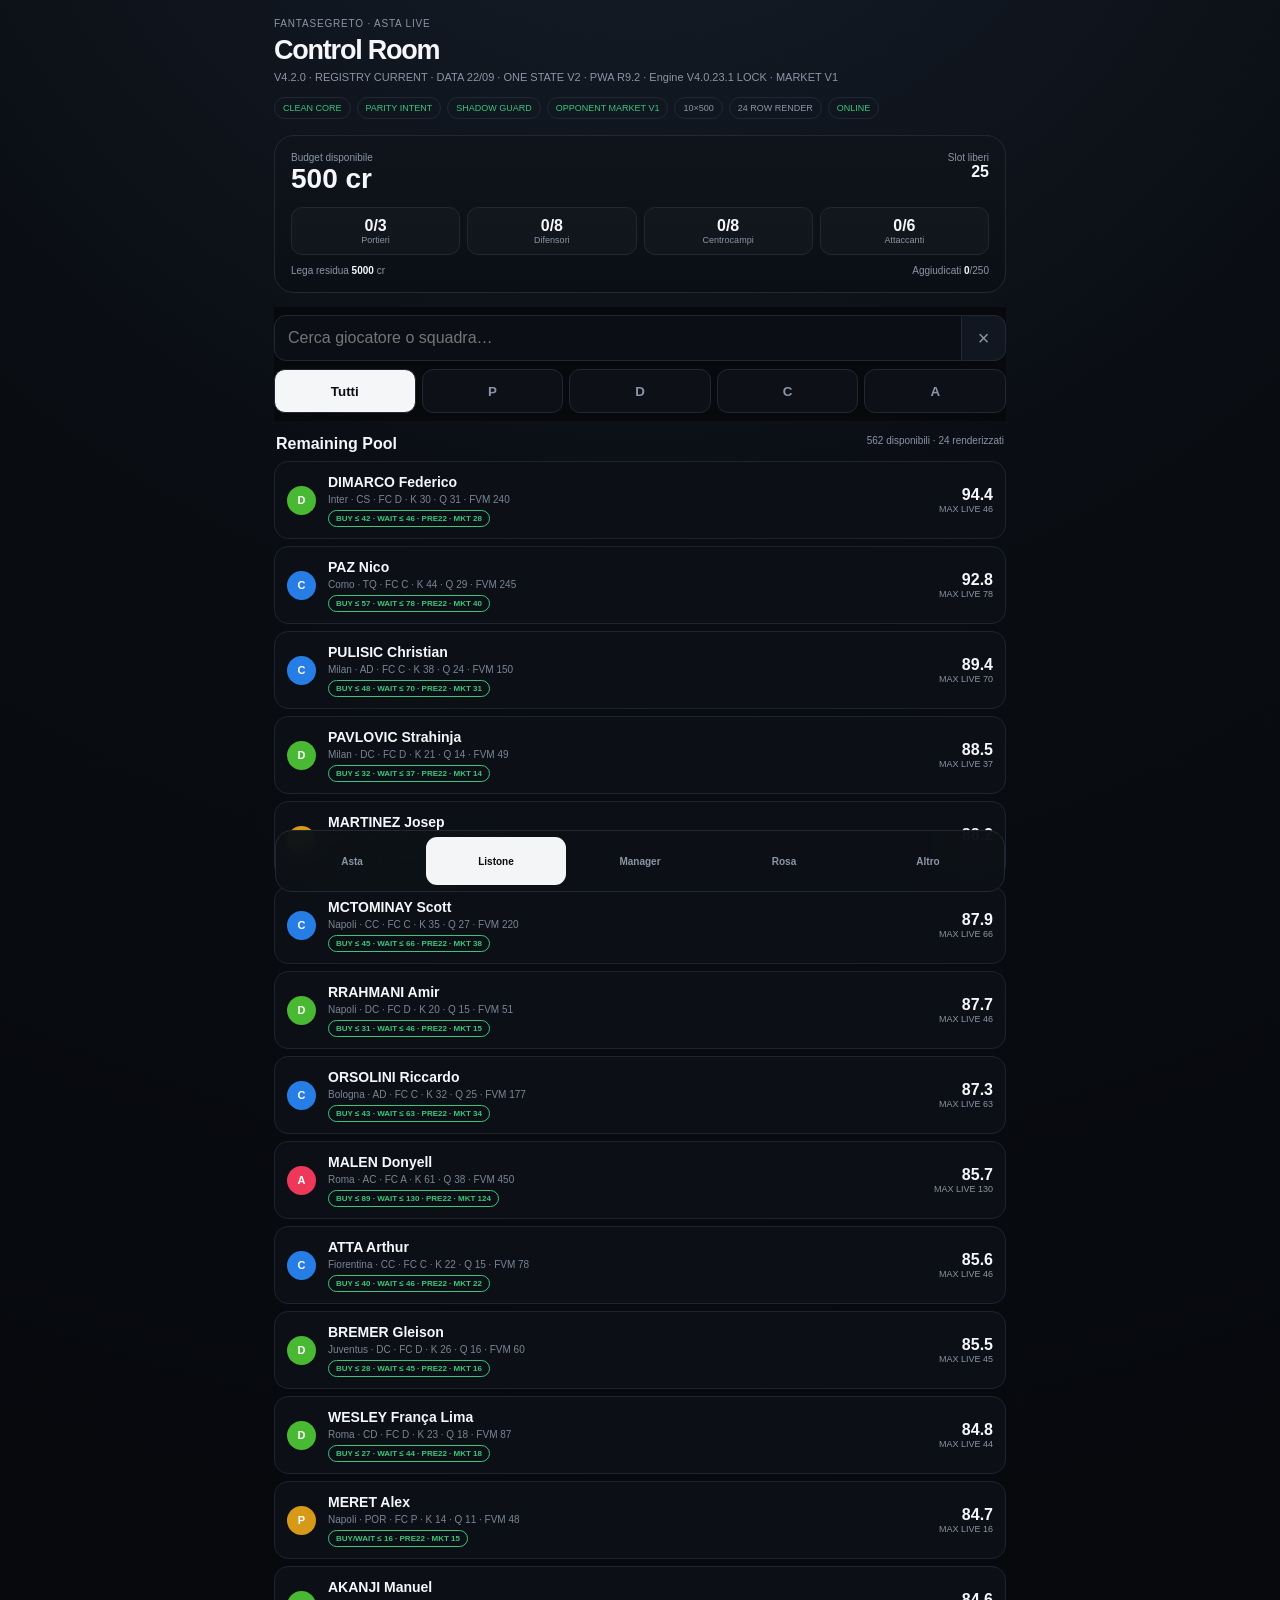
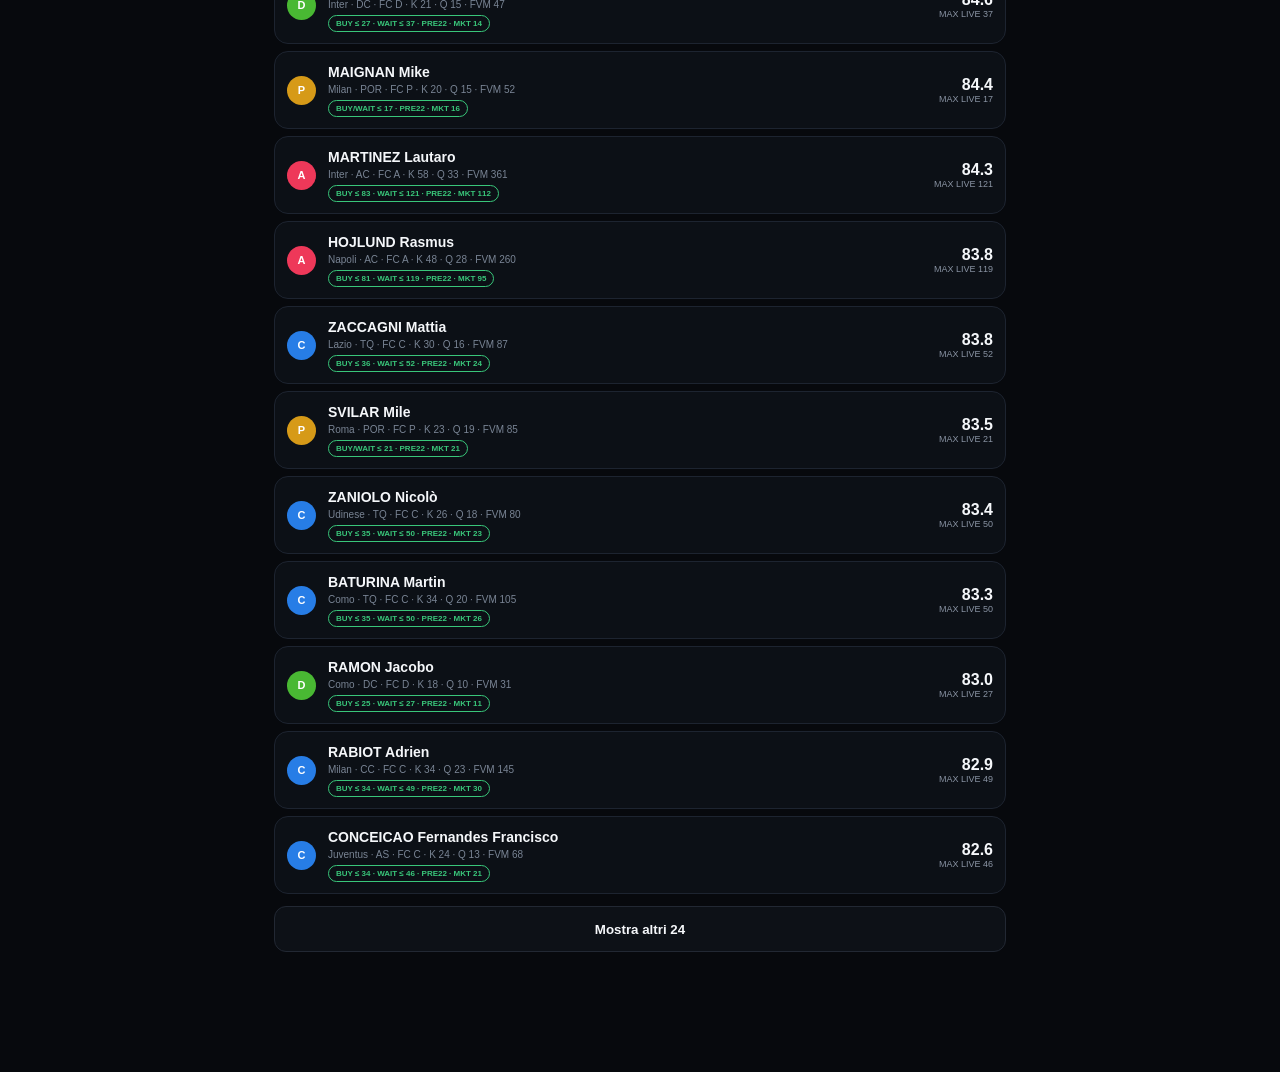
==== commit b432ec60: "FS: load Opponent Market V1 in runtime" ====
--- a/index.html
+++ b/index.html
@@ -1,6 +1,6 @@
-<!doctype html><html lang="it"><head><meta charset="utf-8"><meta name="viewport" content="width=device-width,initial-scale=1,viewport-fit=cover"><meta name="theme-color" content="#07090d"><meta name="apple-mobile-web-app-capable" content="yes"><meta name="apple-mobile-web-app-status-bar-style" content="black-translucent"><title>FantaSegreto V4.1.9 22SEP RUNTIME RECONCILIATION</title><link rel="manifest" href="./manifest.webmanifest"><link rel="apple-touch-icon" href="./apple-touch-icon.png"><style id="fs-critical-ui">:root{--bg:#07090d;--panel:#0d1117;--panel2:#111720;--line:#222833;--text:#f5f7fa;--muted:#8b95a5;--gold:#f2b84b;--green:#39c67a;--red:#ff5d68}*{box-sizing:border-box}html,body{margin:0;max-width:100%;overflow-x:hidden}body{font-family:-apple-system,BlinkMacSystemFont,"SF Pro Text","Segoe UI",sans-serif;background:radial-gradient(circle at 50% -12%,#17202d 0,#090c11 31%,#07090d 62%);color:var(--text);padding:env(safe-area-inset-top) 0 calc(90px + env(safe-area-inset-bottom));font-variant-numeric:tabular-nums}.shell{max-width:760px;margin:auto;padding:18px 14px}.eyebrow{font-size:10px;color:var(--muted);letter-spacing:.08em}.header h1{margin:6px 0 4px;font-size:27px;letter-spacing:-.045em}.sub{color:var(--muted);font-size:11px;line-height:1.4}.meta{display:flex;gap:6px;overflow:auto;padding:12px 0 2px}.pill{white-space:nowrap;border:1px solid var(--line);border-radius:999px;padding:5px 8px;font-size:9px;color:var(--muted)}.pill.ok{color:var(--green)}.hero{margin-top:14px;border:1px solid var(--line);background:linear-gradient(180deg,#0f141c,#0b0f15);border-radius:20px;padding:16px}.hero-top{display:flex;justify-content:space-between}.budget b{font-size:28px}.budget small,.slot small{display:block;color:var(--muted);font-size:10px}.slot{text-align:right}.slots{display:grid;grid-template-columns:repeat(4,1fr);gap:7px;margin-top:12px}.slots div{background:#ffffff05;border:1px solid var(--line);border-radius:11px;padding:9px;text-align:center}.slots small{display:block;color:var(--muted);font-size:9px}.league-line{display:flex;justify-content:space-between;color:var(--muted);font-size:10px;margin-top:10px}.league-line b{color:var(--text)}.toolbar{position:sticky;top:0;z-index:20;margin-top:14px;padding:8px 0;background:#07090de8;backdrop-filter:blur(18px)}.search{display:grid;grid-template-columns:1fr 44px}.search input{min-height:46px;border:1px solid var(--line);border-radius:12px 0 0 12px;background:#0b0f15;color:var(--text);padding:0 13px;font-size:16px}.search button{border:1px solid var(--line);border-left:0;border-radius:0 12px 12px 0;background:var(--panel2);color:var(--muted);font-size:20px}.roles{display:grid;grid-template-columns:repeat(5,1fr);gap:6px;margin-top:8px}.roles button{min-height:44px;border:1px solid var(--line);border-radius:11px;background:var(--panel);color:var(--muted);font-weight:800}.roles button.on{background:#f4f6f8;color:#0a0d11}.list-head{display:flex;justify-content:space-between;margin:14px 2px 8px}.list-head span{color:var(--muted);font-size:10px}.list{display:grid;gap:7px}.row{border:1px solid #1d2430;background:#0c1016;border-radius:14px;padding:11px 12px;display:grid;grid-template-columns:31px minmax(0,1fr) auto;gap:10px;align-items:center;min-height:67px}.role{width:29px;height:29px;border-radius:999px;display:grid;place-items:center;color:white;font-weight:900;font-size:11px}.role.P{background:#d69a18}.role.D{background:#49b833}.role.C{background:#277de6}.role.A{background:#ee3859}.name b{font-size:14px}.name small,.roster-item small,.ledger-row small{display:block;color:#798494;font-size:10px;margin-top:3px}.nums{text-align:right}.nums small{display:block;color:var(--muted);font-size:9px}.decision{display:inline-block;margin-top:5px;border:1px solid currentColor;border-radius:999px;padding:3px 7px;font-size:8px;font-weight:900}.BUY{color:var(--green)}.WAIT,.ATTENDI{color:var(--gold)}.AVOID,.PASS{color:var(--red)}.more{width:100%;min-height:46px;margin:12px 0;border:1px solid var(--line);border-radius:12px;background:var(--panel);color:var(--text);font-weight:800}.bottom{position:fixed;left:50%;transform:translateX(-50%);bottom:calc(8px + env(safe-area-inset-bottom));z-index:300;width:min(730px,calc(100% - 18px));display:grid;grid-template-columns:repeat(5,1fr);gap:4px;padding:6px;border:1px solid var(--line);border-radius:17px;background:#0d1117f2;backdrop-filter:blur(20px)}.bottom button{min-height:48px;border:0;border-radius:11px;background:transparent;color:var(--muted);font-weight:800;font-size:10px}.bottom button.primary{background:#f3f5f7;color:#090b0e}.sheet{position:fixed;inset:0;z-index:500;display:none}.sheet.open{display:block}.shade{position:absolute;inset:0;background:#0009}.sheet-card{position:absolute;left:0;right:0;bottom:0;max-height:92vh;overflow:auto;background:#0b0f15;border:1px solid var(--line);border-radius:24px 24px 0 0;padding:10px 14px calc(20px + env(safe-area-inset-bottom))}.handle{width:38px;height:5px;border-radius:99px;background:#3b424d;margin:2px auto 12px}.sheet-head{display:grid;grid-template-columns:34px 1fr auto;gap:10px;align-items:center}.sheet-head h2{margin:0;font-size:24px}.sheet-head p{margin:3px 0 0;color:var(--muted);font-size:11px}.close,.panel-head button{width:44px;height:44px;border:1px solid var(--line);border-radius:12px;background:var(--panel);color:var(--text);font-size:20px}.metric-grid{display:grid;grid-template-columns:repeat(2,1fr);gap:7px;margin-top:12px}.metric,.instruction,.block,.purchase,.pressure{border:1px solid var(--line);background:var(--panel);border-radius:14px;padding:12px;margin-top:8px}.metric small{display:block;color:var(--muted);font-size:9px}.metric b{font-size:18px}.instruction{border-color:#4a3a1d}.instruction p,.block p{margin:6px 0 0;color:#b8c0cc;font-size:13px;line-height:1.45}.purchase input,.purchase select{width:100%;min-height:46px;margin-top:8px;border:1px solid var(--line);border-radius:11px;background:#080b10;color:var(--text);padding:0 12px;font-size:16px}.actions{display:grid;grid-template-columns:1fr 1fr;gap:8px;margin-top:8px}.actions button{min-height:52px;border:0;border-radius:12px;font-weight:900}.won{background:var(--green);color:#071b11}.lost{background:#e84f5b;color:white}.runtime{font-size:10px;color:var(--muted);margin-top:8px}.pressure-head{display:flex;justify-content:space-between}.pressure-head strong{color:var(--gold)}.pressure-sub{font-size:10px;color:var(--muted);margin:5px 0}.pressure-rival{display:flex;justify-content:space-between;border-top:1px solid var(--line);padding-top:7px;margin-top:7px}.pressure-rival small{display:block;color:var(--muted);font-size:9px}.panel{position:fixed;inset:0;z-index:400;background:var(--bg);display:none;overflow:auto;padding:calc(14px + env(safe-area-inset-top)) 12px calc(90px + env(safe-area-inset-bottom))}.panel.open{display:block}.panel-card{max-width:760px;margin:auto}.panel-head{display:flex;justify-content:space-between;align-items:center;position:sticky;top:0;background:#07090df2;padding:8px 0 12px;z-index:3}.panel-head b{font-size:20px}.panel-head small{display:block;color:var(--muted);font-size:10px;margin-top:3px}.manager-grid{display:grid;gap:8px}.manager-card{border:1px solid var(--line);border-radius:14px;background:var(--panel);padding:12px}.manager-card.me{border-color:#275c43}.manager-name-line{display:grid;grid-template-columns:1fr auto;gap:10px;align-items:center}.manager-name-line input{min-height:44px;border:1px solid var(--line);border-radius:10px;background:#080b10;color:var(--text);padding:0 10px;font-size:16px}.manager-slots{font-size:11px;margin-top:8px}.manager-foot{display:flex;justify-content:space-between;color:var(--muted);font-size:9px;margin-top:6px}.roster-item{display:grid;grid-template-columns:32px 1fr auto;gap:10px;align-items:center;border:1px solid var(--line);background:var(--panel);border-radius:12px;padding:9px;margin-bottom:6px}.panel h2{font-size:14px;color:var(--gold);margin:20px 0 8px}.tool-grid{display:grid;grid-template-columns:repeat(4,1fr);gap:7px}.tool-grid button,.tool-grid label{min-height:46px;border:1px solid var(--line);border-radius:11px;background:var(--panel);color:var(--text);display:grid;place-items:center;font-weight:800;font-size:11px}.plan-role h3{font-size:13px}.plan-slot{display:grid;grid-template-columns:34px 1fr auto;gap:8px;border:1px solid var(--line);border-radius:12px;background:var(--panel);padding:9px;margin-bottom:6px}.plan-slot.done{border-color:#275c43}.plan-slot span{font-size:11px}.plan-slot small{color:var(--muted);font-size:9px}.plan-slot em{color:var(--gold);font-style:normal}.ledger-row,.audit-row{display:flex;justify-content:space-between;gap:10px;border-bottom:1px solid var(--line);padding:10px 2px;font-size:11px}.audit-row small{display:block;color:var(--muted);font-size:9px}.audit-row .pass{color:var(--green)}.audit-row .fail{color:var(--red)}.audit-summary{display:flex;justify-content:space-between;border:1px solid var(--line);border-radius:12px;padding:12px}.audit-summary.good b{color:var(--green)}.audit-summary.bad b{color:var(--red)}.empty{padding:24px;text-align:center;color:var(--muted);font-size:12px}.empty.compact{padding:10px}.boot-guard{position:fixed;inset:0;z-index:999;display:grid;place-items:center;padding:20px;background:#07090df7}.boot-guard.done{opacity:0;pointer-events:none}.boot-card{width:min(460px,100%);border:1px solid var(--line);border-radius:18px;background:var(--panel);padding:18px}.boot-card p{color:var(--muted);font-size:13px}.boot-guard.fail .boot-card{border-color:#5b3035}@media(max-width:430px){.tool-grid{grid-template-columns:repeat(2,1fr)}.bottom button{font-size:9px}.metric-grid{grid-template-columns:repeat(2,1fr)}}@media(prefers-reduced-motion:reduce){*{scroll-behavior:auto!important;transition:none!important;animation:none!important}}
+<!doctype html><html lang="it"><head><meta charset="utf-8"><meta name="viewport" content="width=device-width,initial-scale=1,viewport-fit=cover"><meta name="theme-color" content="#07090d"><meta name="apple-mobile-web-app-capable" content="yes"><meta name="apple-mobile-web-app-status-bar-style" content="black-translucent"><title>FantaSegreto V4.2.0 22SEP RUNTIME RECONCILIATION</title><link rel="manifest" href="./manifest.webmanifest"><link rel="apple-touch-icon" href="./apple-touch-icon.png"><style id="fs-critical-ui">:root{--bg:#07090d;--panel:#0d1117;--panel2:#111720;--line:#222833;--text:#f5f7fa;--muted:#8b95a5;--gold:#f2b84b;--green:#39c67a;--red:#ff5d68}*{box-sizing:border-box}html,body{margin:0;max-width:100%;overflow-x:hidden}body{font-family:-apple-system,BlinkMacSystemFont,"SF Pro Text","Segoe UI",sans-serif;background:radial-gradient(circle at 50% -12%,#17202d 0,#090c11 31%,#07090d 62%);color:var(--text);padding:env(safe-area-inset-top) 0 calc(90px + env(safe-area-inset-bottom));font-variant-numeric:tabular-nums}.shell{max-width:760px;margin:auto;padding:18px 14px}.eyebrow{font-size:10px;color:var(--muted);letter-spacing:.08em}.header h1{margin:6px 0 4px;font-size:27px;letter-spacing:-.045em}.sub{color:var(--muted);font-size:11px;line-height:1.4}.meta{display:flex;gap:6px;overflow:auto;padding:12px 0 2px}.pill{white-space:nowrap;border:1px solid var(--line);border-radius:999px;padding:5px 8px;font-size:9px;color:var(--muted)}.pill.ok{color:var(--green)}.hero{margin-top:14px;border:1px solid var(--line);background:linear-gradient(180deg,#0f141c,#0b0f15);border-radius:20px;padding:16px}.hero-top{display:flex;justify-content:space-between}.budget b{font-size:28px}.budget small,.slot small{display:block;color:var(--muted);font-size:10px}.slot{text-align:right}.slots{display:grid;grid-template-columns:repeat(4,1fr);gap:7px;margin-top:12px}.slots div{background:#ffffff05;border:1px solid var(--line);border-radius:11px;padding:9px;text-align:center}.slots small{display:block;color:var(--muted);font-size:9px}.league-line{display:flex;justify-content:space-between;color:var(--muted);font-size:10px;margin-top:10px}.league-line b{color:var(--text)}.toolbar{position:sticky;top:0;z-index:20;margin-top:14px;padding:8px 0;background:#07090de8;backdrop-filter:blur(18px)}.search{display:grid;grid-template-columns:1fr 44px}.search input{min-height:46px;border:1px solid var(--line);border-radius:12px 0 0 12px;background:#0b0f15;color:var(--text);padding:0 13px;font-size:16px}.search button{border:1px solid var(--line);border-left:0;border-radius:0 12px 12px 0;background:var(--panel2);color:var(--muted);font-size:20px}.roles{display:grid;grid-template-columns:repeat(5,1fr);gap:6px;margin-top:8px}.roles button{min-height:44px;border:1px solid var(--line);border-radius:11px;background:var(--panel);color:var(--muted);font-weight:800}.roles button.on{background:#f4f6f8;color:#0a0d11}.list-head{display:flex;justify-content:space-between;margin:14px 2px 8px}.list-head span{color:var(--muted);font-size:10px}.list{display:grid;gap:7px}.row{border:1px solid #1d2430;background:#0c1016;border-radius:14px;padding:11px 12px;display:grid;grid-template-columns:31px minmax(0,1fr) auto;gap:10px;align-items:center;min-height:67px}.role{width:29px;height:29px;border-radius:999px;display:grid;place-items:center;color:white;font-weight:900;font-size:11px}.role.P{background:#d69a18}.role.D{background:#49b833}.role.C{background:#277de6}.role.A{background:#ee3859}.name b{font-size:14px}.name small,.roster-item small,.ledger-row small{display:block;color:#798494;font-size:10px;margin-top:3px}.nums{text-align:right}.nums small{display:block;color:var(--muted);font-size:9px}.decision{display:inline-block;margin-top:5px;border:1px solid currentColor;border-radius:999px;padding:3px 7px;font-size:8px;font-weight:900}.BUY{color:var(--green)}.WAIT,.ATTENDI{color:var(--gold)}.AVOID,.PASS{color:var(--red)}.more{width:100%;min-height:46px;margin:12px 0;border:1px solid var(--line);border-radius:12px;background:var(--panel);color:var(--text);font-weight:800}.bottom{position:fixed;left:50%;transform:translateX(-50%);bottom:calc(8px + env(safe-area-inset-bottom));z-index:300;width:min(730px,calc(100% - 18px));display:grid;grid-template-columns:repeat(5,1fr);gap:4px;padding:6px;border:1px solid var(--line);border-radius:17px;background:#0d1117f2;backdrop-filter:blur(20px)}.bottom button{min-height:48px;border:0;border-radius:11px;background:transparent;color:var(--muted);font-weight:800;font-size:10px}.bottom button.primary{background:#f3f5f7;color:#090b0e}.sheet{position:fixed;inset:0;z-index:500;display:none}.sheet.open{display:block}.shade{position:absolute;inset:0;background:#0009}.sheet-card{position:absolute;left:0;right:0;bottom:0;max-height:92vh;overflow:auto;background:#0b0f15;border:1px solid var(--line);border-radius:24px 24px 0 0;padding:10px 14px calc(20px + env(safe-area-inset-bottom))}.handle{width:38px;height:5px;border-radius:99px;background:#3b424d;margin:2px auto 12px}.sheet-head{display:grid;grid-template-columns:34px 1fr auto;gap:10px;align-items:center}.sheet-head h2{margin:0;font-size:24px}.sheet-head p{margin:3px 0 0;color:var(--muted);font-size:11px}.close,.panel-head button{width:44px;height:44px;border:1px solid var(--line);border-radius:12px;background:var(--panel);color:var(--text);font-size:20px}.metric-grid{display:grid;grid-template-columns:repeat(2,1fr);gap:7px;margin-top:12px}.metric,.instruction,.block,.purchase,.pressure{border:1px solid var(--line);background:var(--panel);border-radius:14px;padding:12px;margin-top:8px}.metric small{display:block;color:var(--muted);font-size:9px}.metric b{font-size:18px}.instruction{border-color:#4a3a1d}.instruction p,.block p{margin:6px 0 0;color:#b8c0cc;font-size:13px;line-height:1.45}.purchase input,.purchase select{width:100%;min-height:46px;margin-top:8px;border:1px solid var(--line);border-radius:11px;background:#080b10;color:var(--text);padding:0 12px;font-size:16px}.actions{display:grid;grid-template-columns:1fr 1fr;gap:8px;margin-top:8px}.actions button{min-height:52px;border:0;border-radius:12px;font-weight:900}.won{background:var(--green);color:#071b11}.lost{background:#e84f5b;color:white}.runtime{font-size:10px;color:var(--muted);margin-top:8px}.pressure-head{display:flex;justify-content:space-between}.pressure-head strong{color:var(--gold)}.pressure-sub{font-size:10px;color:var(--muted);margin:5px 0}.pressure-rival{display:flex;justify-content:space-between;border-top:1px solid var(--line);padding-top:7px;margin-top:7px}.pressure-rival small{display:block;color:var(--muted);font-size:9px}.panel{position:fixed;inset:0;z-index:400;background:var(--bg);display:none;overflow:auto;padding:calc(14px + env(safe-area-inset-top)) 12px calc(90px + env(safe-area-inset-bottom))}.panel.open{display:block}.panel-card{max-width:760px;margin:auto}.panel-head{display:flex;justify-content:space-between;align-items:center;position:sticky;top:0;background:#07090df2;padding:8px 0 12px;z-index:3}.panel-head b{font-size:20px}.panel-head small{display:block;color:var(--muted);font-size:10px;margin-top:3px}.manager-grid{display:grid;gap:8px}.manager-card{border:1px solid var(--line);border-radius:14px;background:var(--panel);padding:12px}.manager-card.me{border-color:#275c43}.manager-name-line{display:grid;grid-template-columns:1fr auto;gap:10px;align-items:center}.manager-name-line input{min-height:44px;border:1px solid var(--line);border-radius:10px;background:#080b10;color:var(--text);padding:0 10px;font-size:16px}.manager-slots{font-size:11px;margin-top:8px}.manager-foot{display:flex;justify-content:space-between;color:var(--muted);font-size:9px;margin-top:6px}.roster-item{display:grid;grid-template-columns:32px 1fr auto;gap:10px;align-items:center;border:1px solid var(--line);background:var(--panel);border-radius:12px;padding:9px;margin-bottom:6px}.panel h2{font-size:14px;color:var(--gold);margin:20px 0 8px}.tool-grid{display:grid;grid-template-columns:repeat(4,1fr);gap:7px}.tool-grid button,.tool-grid label{min-height:46px;border:1px solid var(--line);border-radius:11px;background:var(--panel);color:var(--text);display:grid;place-items:center;font-weight:800;font-size:11px}.plan-role h3{font-size:13px}.plan-slot{display:grid;grid-template-columns:34px 1fr auto;gap:8px;border:1px solid var(--line);border-radius:12px;background:var(--panel);padding:9px;margin-bottom:6px}.plan-slot.done{border-color:#275c43}.plan-slot span{font-size:11px}.plan-slot small{color:var(--muted);font-size:9px}.plan-slot em{color:var(--gold);font-style:normal}.ledger-row,.audit-row{display:flex;justify-content:space-between;gap:10px;border-bottom:1px solid var(--line);padding:10px 2px;font-size:11px}.audit-row small{display:block;color:var(--muted);font-size:9px}.audit-row .pass{color:var(--green)}.audit-row .fail{color:var(--red)}.audit-summary{display:flex;justify-content:space-between;border:1px solid var(--line);border-radius:12px;padding:12px}.audit-summary.good b{color:var(--green)}.audit-summary.bad b{color:var(--red)}.empty{padding:24px;text-align:center;color:var(--muted);font-size:12px}.empty.compact{padding:10px}.boot-guard{position:fixed;inset:0;z-index:999;display:grid;place-items:center;padding:20px;background:#07090df7}.boot-guard.done{opacity:0;pointer-events:none}.boot-card{width:min(460px,100%);border:1px solid var(--line);border-radius:18px;background:var(--panel);padding:18px}.boot-card p{color:var(--muted);font-size:13px}.boot-guard.fail .boot-card{border-color:#5b3035}@media(max-width:430px){.tool-grid{grid-template-columns:repeat(2,1fr)}.bottom button{font-size:9px}.metric-grid{grid-template-columns:repeat(2,1fr)}}@media(prefers-reduced-motion:reduce){*{scroll-behavior:auto!important;transition:none!important;animation:none!important}}
 </style><link rel="stylesheet" href="./styles.css"></head><body>
-<main class="shell"><header class="header"><div class="eyebrow">FANTASEGRETO · ASTA LIVE</div><h1>Control Room</h1><div class="sub">V4.1.9 · REGISTRY CURRENT · DATA 22/09 · ONE STATE V2 · PWA R9.2 · Engine V4.0.23.1 LOCK · SHADOW GUARD</div><div class="meta"><span class="pill ok">CLEAN CORE</span><span class="pill ok">PARITY INTENT</span><span class="pill ok">SHADOW GUARD</span><span class="pill">10×500</span><span class="pill">24 ROW RENDER</span><span class="pill" id="pwa-status">PWA CHECK</span></div></header>
+<main class="shell"><header class="header"><div class="eyebrow">FANTASEGRETO · ASTA LIVE</div><h1>Control Room</h1><div class="sub">V4.2.0 · REGISTRY CURRENT · DATA 22/09 · ONE STATE V2 · PWA R9.2 · Engine V4.0.23.1 LOCK · MARKET V1</div><div class="meta"><span class="pill ok">CLEAN CORE</span><span class="pill ok">PARITY INTENT</span><span class="pill ok">SHADOW GUARD</span><span class="pill ok">OPPONENT MARKET V1</span><span class="pill">10×500</span><span class="pill">24 ROW RENDER</span><span class="pill" id="pwa-status">PWA CHECK</span></div></header>
 <section class="hero"><div class="hero-top"><div class="budget"><small>Budget disponibile</small><b><span id="budget">500</span> cr</b></div><div class="slot"><small>Slot liberi</small><b id="slots-total">25</b></div></div><div class="slots"><div><b id="slot-P">0/3</b><small>Portieri</small></div><div><b id="slot-D">0/8</b><small>Difensori</small></div><div><b id="slot-C">0/8</b><small>Centrocampi</small></div><div><b id="slot-A">0/6</b><small>Attaccanti</small></div></div><div class="league-line"><span>Lega residua <b id="league-budget">5000</b> cr</span><span>Aggiudicati <b id="league-sold">0</b>/250</span></div></section>
 <section class="toolbar"><div class="search"><input id="q" type="search" autocomplete="off" placeholder="Cerca giocatore o squadra…"><button id="clear">×</button></div><div class="roles"><button class="on" data-role="ALL">Tutti</button><button data-role="P">P</button><button data-role="D">D</button><button data-role="C">C</button><button data-role="A">A</button></div></section><div class="list-head"><b>Remaining Pool</b><span id="count">caricamento…</span></div><section id="list" class="list"></section><button id="more" class="more">Mostra altri 24</button></main>
 <nav class="bottom"><button id="nav-auction">Asta</button><button id="nav-list" class="primary">Listone</button><button id="nav-managers">Manager</button><button id="nav-roster">Rosa</button><button id="nav-more">Altro</button></nav>
@@ -9,4 +9,4 @@
 <section id="panel-roster" class="panel"><div class="panel-card"><div class="panel-head"><div><b>LA MIA ROSA</b><small>3P · 8D · 8C · 6A</small></div><button data-panel-close>×</button></div><div id="roster-content"></div></div></section>
 <section id="panel-more" class="panel"><div class="panel-card"><div class="panel-head"><div><b>CONTROL & RECOVERY</b><small>Piano 25 · Undo/Redo · Backup · Ledger · Audit</small></div><button data-panel-close>×</button></div><div class="tool-grid"><button id="undo">↶ Undo</button><button id="redo">↷ Redo</button><button id="backup-save">↓ Backup</button><label for="backup-file">↑ Restore</label><input id="backup-file" type="file" accept="application/json" hidden></div><h2>Piano 25 + Pivot</h2><div id="piano25-content"></div><h2>Transaction Ledger</h2><div id="ledger-content"></div><h2>Regression / Audit Gate</h2><div id="audit-content"></div></div></section>
 <div id="boot-guard" class="boot-guard"><div class="boot-card"><b id="boot-title">Avvio FantaSegreto…</b><p id="boot-msg">Registry → State Manager → Engine → moduli.</p></div></div>
-<script>(()=>{const g=document.getElementById('boot-guard'),t=document.getElementById('boot-title'),m=document.getElementById('boot-msg'),ps=document.getElementById('pwa-status');const fail=(a,b)=>{t.textContent=a;m.textContent=b;g.classList.add('fail')};if(location.protocol==='file:'){fail('Anteprima locale protetta','La grafica è caricata correttamente. Per avviare Listone, Manager, VINTO/PERSO e recovery apri la build pubblicata su GitHub Pages via HTTPS.');return}const ls=s=>new Promise((r,j)=>{const x=document.createElement('script');x.src=s+'?v=41922';x.onload=r;x.onerror=()=>j(Error('Impossibile caricare '+s));document.body.appendChild(x)});window.addEventListener('fs:boot-error',e=>fail('BOOT ERROR',e.detail?.message||'Errore runtime'));window.addEventListener('fs:registry-ready',async()=>{try{await ls('./state-manager.js');await ls('./engine.js');await ls('./opponents.js');await ls('./piano25.js');await ls('./backup.js');await ls('./audit.js');document.getElementById('undo').onclick=()=>window.FS_STATE.undo();document.getElementById('redo').onclick=()=>window.FS_STATE.redo();window.dispatchEvent(new CustomEvent('fs:engine-ready'))}catch(e){fail('BOOT ERROR',e.message)}},{once:true});window.addEventListener('fs:ready',()=>{g.classList.add('done');setTimeout(()=>g.remove(),200)},{once:true});ls('./app.js').catch(e=>fail('BOOT ERROR',e.message));function net(){ps.textContent=navigator.onLine?'ONLINE':'OFFLINE';ps.className='pill '+(navigator.onLine?'ok':'warn')}window.addEventListener('online',net);window.addEventListener('offline',net);net();if('serviceWorker'in navigator)window.addEventListener('load',async()=>{try{const reg=await navigator.serviceWorker.register('./sw.js?v=41922');await navigator.serviceWorker.ready;ps.textContent=navigator.onLine?'CACHE READY':'OFFLINE READY';ps.className='pill ok';reg.addEventListener('updatefound',()=>{ps.textContent='UPDATE';ps.className='pill warn'})}catch(e){ps.textContent='PWA WARN';ps.className='pill warn'}},{once:true});setTimeout(()=>{if(document.body.dataset.ready!=='1'&&!g.classList.contains('fail'))fail('BOOT TIMEOUT','Controlla che tutti i file siano nella root del repository GitHub Pages.')},15000)})();</script></body></html>
+<script>(()=>{const g=document.getElementById('boot-guard'),t=document.getElementById('boot-title'),m=document.getElementById('boot-msg'),ps=document.getElementById('pwa-status');const fail=(a,b)=>{t.textContent=a;m.textContent=b;g.classList.add('fail')};if(location.protocol==='file:'){fail('Anteprima locale protetta','La grafica è caricata correttamente. Per avviare Listone, Manager, VINTO/PERSO e recovery apri la build pubblicata su GitHub Pages via HTTPS.');return}const ls=s=>new Promise((r,j)=>{const x=document.createElement('script');x.src=s+'?v=42023';x.onload=r;x.onerror=()=>j(Error('Impossibile caricare '+s));document.body.appendChild(x)});window.addEventListener('fs:boot-error',e=>fail('BOOT ERROR',e.detail?.message||'Errore runtime'));window.addEventListener('fs:registry-ready',async()=>{try{await ls('./state-manager.js');await ls('./engine.js');await ls('./opponent-market-v1.js');await ls('./opponents.js');await ls('./piano25.js');await ls('./backup.js');await ls('./audit.js');document.getElementById('undo').onclick=()=>window.FS_STATE.undo();document.getElementById('redo').onclick=()=>window.FS_STATE.redo();window.dispatchEvent(new CustomEvent('fs:engine-ready'))}catch(e){fail('BOOT ERROR',e.message)}},{once:true});window.addEventListener('fs:ready',()=>{g.classList.add('done');setTimeout(()=>g.remove(),200)},{once:true});ls('./app.js').catch(e=>fail('BOOT ERROR',e.message));function net(){ps.textContent=navigator.onLine?'ONLINE':'OFFLINE';ps.className='pill '+(navigator.onLine?'ok':'warn')}window.addEventListener('online',net);window.addEventListener('offline',net);net();if('serviceWorker'in navigator)window.addEventListener('load',async()=>{try{const reg=await navigator.serviceWorker.register('./sw.js?v=42023');await navigator.serviceWorker.ready;ps.textContent=navigator.onLine?'CACHE READY':'OFFLINE READY';ps.className='pill ok';reg.addEventListener('updatefound',()=>{ps.textContent='UPDATE';ps.className='pill warn'})}catch(e){ps.textContent='PWA WARN';ps.className='pill warn'}},{once:true});setTimeout(()=>{if(document.body.dataset.ready!=='1'&&!g.classList.contains('fail'))fail('BOOT TIMEOUT','Controlla che tutti i file siano nella root del repository GitHub Pages.')},15000)})();</script></body></html>
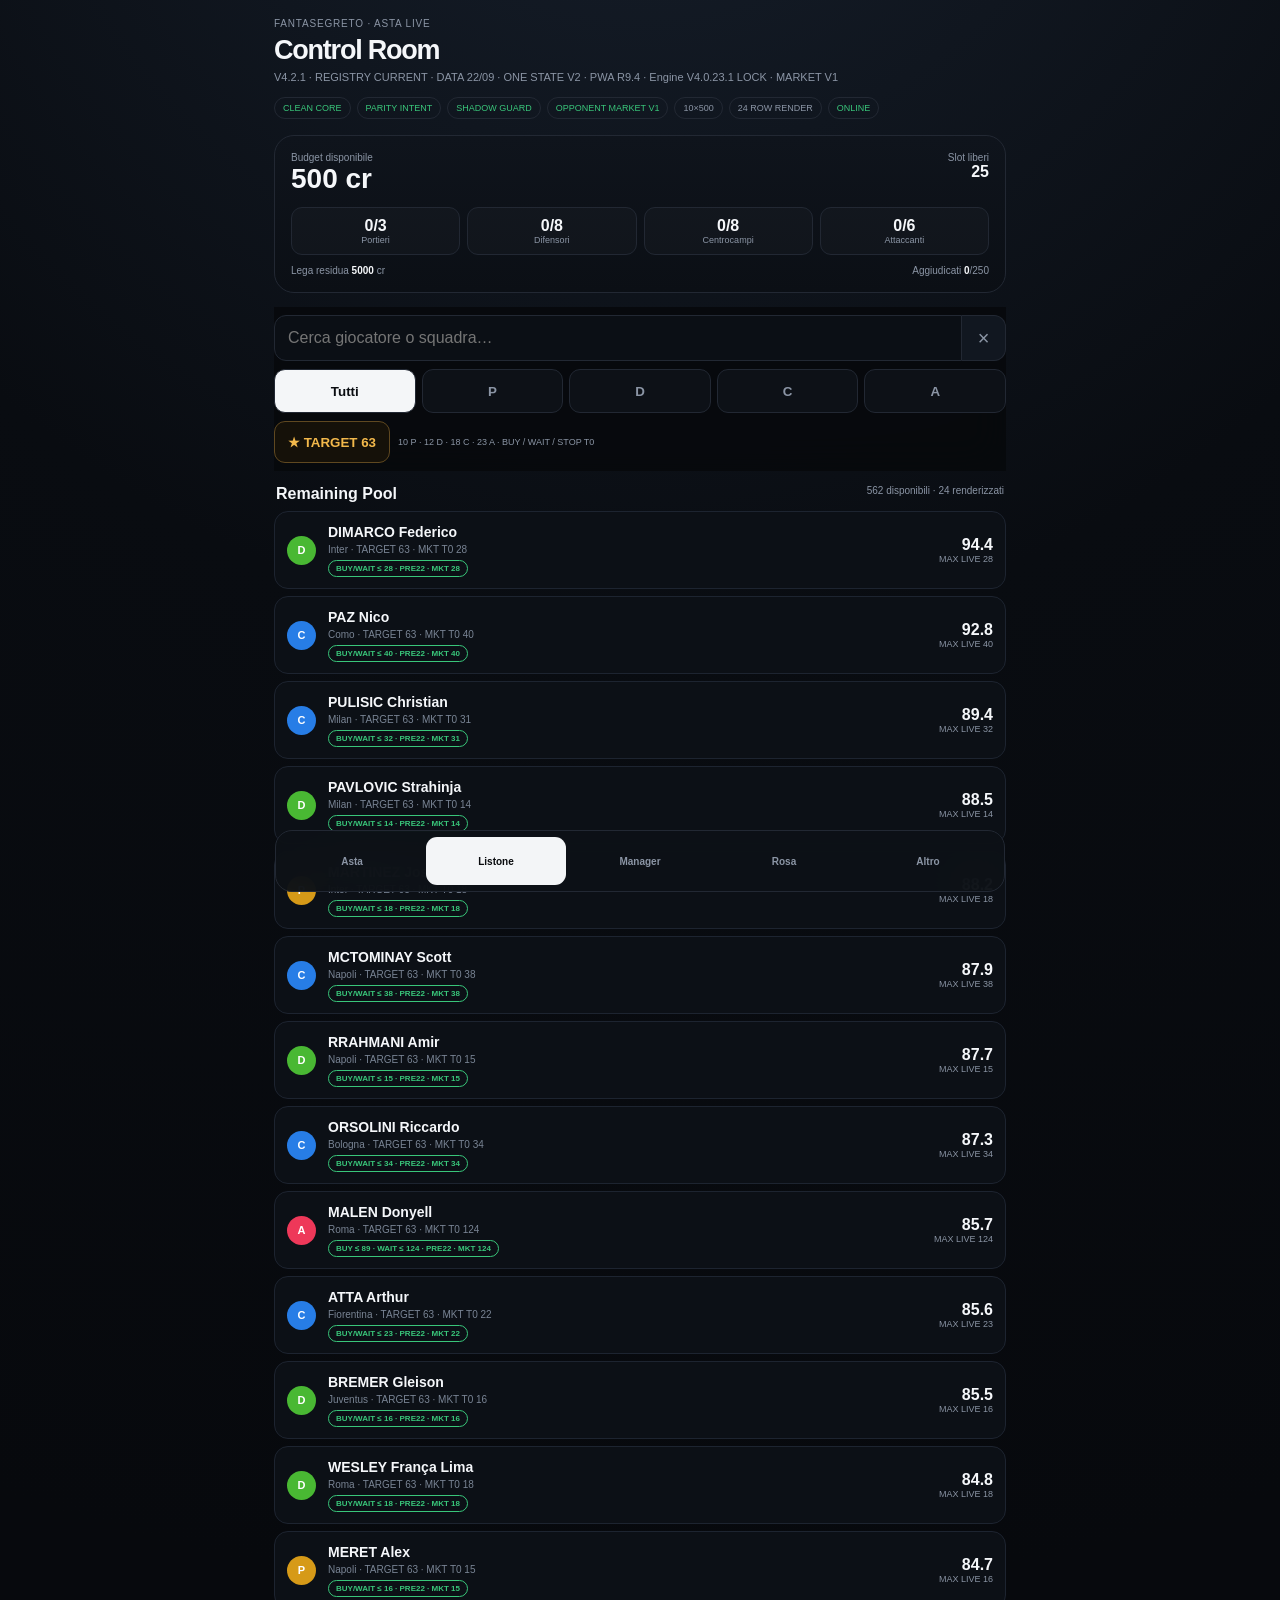
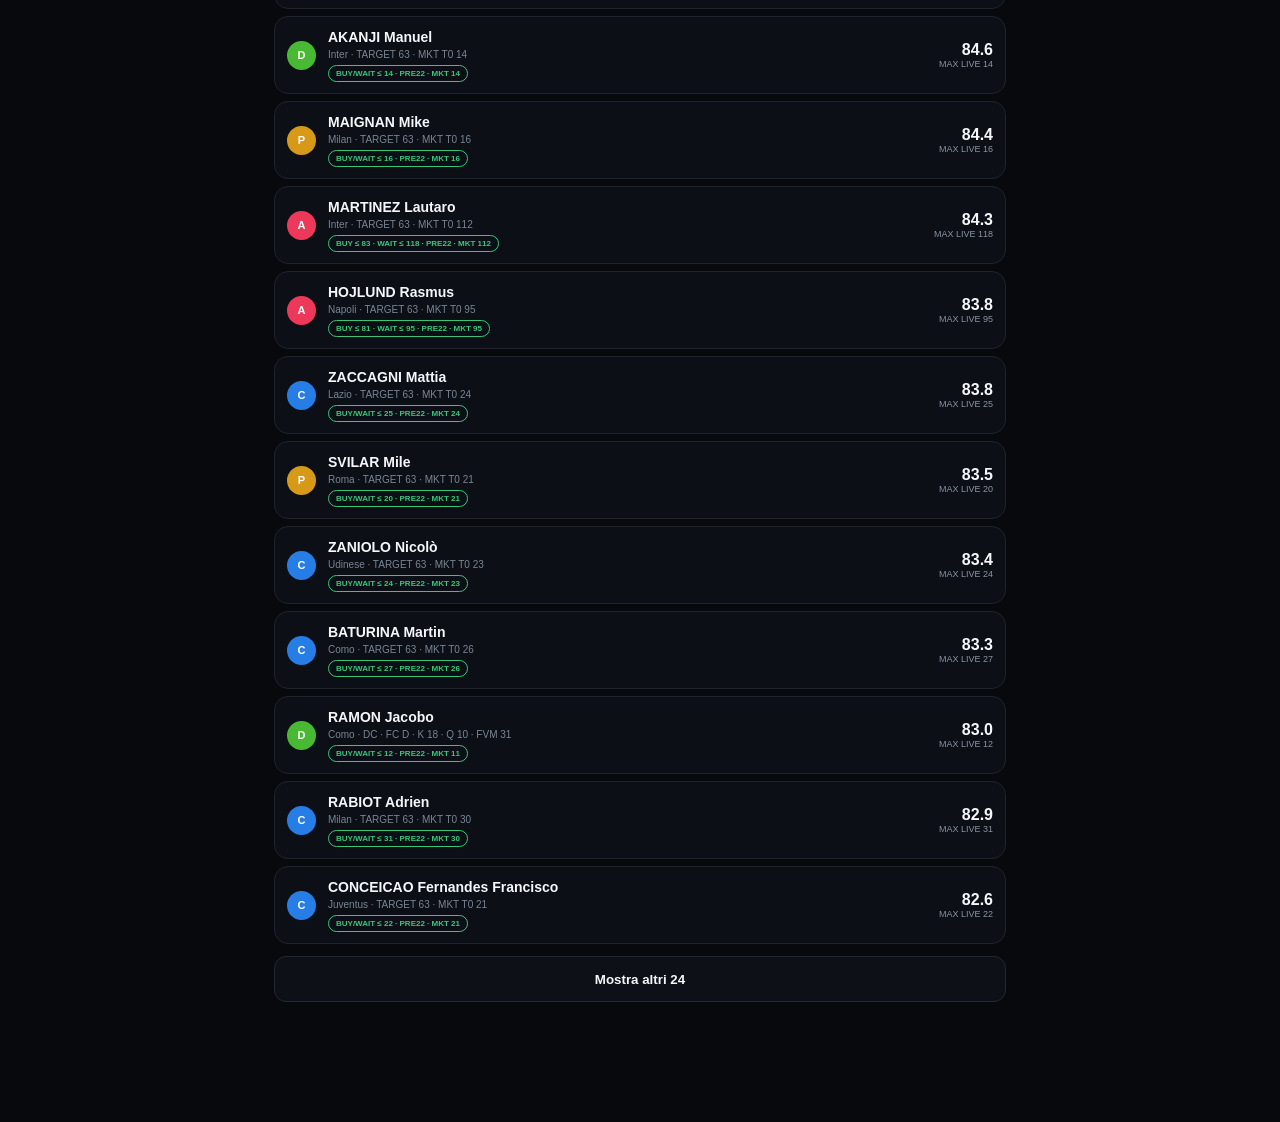
==== commit 7accb3cc: "FS: publish Target 63 shortlist in live dashboard" ====
--- a/index.html
+++ b/index.html
@@ -1,12 +1,12 @@
-<!doctype html><html lang="it"><head><meta charset="utf-8"><meta name="viewport" content="width=device-width,initial-scale=1,viewport-fit=cover"><meta name="theme-color" content="#07090d"><meta name="apple-mobile-web-app-capable" content="yes"><meta name="apple-mobile-web-app-status-bar-style" content="black-translucent"><title>FantaSegreto V4.2.0 22SEP RUNTIME RECONCILIATION</title><link rel="manifest" href="./manifest.webmanifest"><link rel="apple-touch-icon" href="./apple-touch-icon.png"><style id="fs-critical-ui">:root{--bg:#07090d;--panel:#0d1117;--panel2:#111720;--line:#222833;--text:#f5f7fa;--muted:#8b95a5;--gold:#f2b84b;--green:#39c67a;--red:#ff5d68}*{box-sizing:border-box}html,body{margin:0;max-width:100%;overflow-x:hidden}body{font-family:-apple-system,BlinkMacSystemFont,"SF Pro Text","Segoe UI",sans-serif;background:radial-gradient(circle at 50% -12%,#17202d 0,#090c11 31%,#07090d 62%);color:var(--text);padding:env(safe-area-inset-top) 0 calc(90px + env(safe-area-inset-bottom));font-variant-numeric:tabular-nums}.shell{max-width:760px;margin:auto;padding:18px 14px}.eyebrow{font-size:10px;color:var(--muted);letter-spacing:.08em}.header h1{margin:6px 0 4px;font-size:27px;letter-spacing:-.045em}.sub{color:var(--muted);font-size:11px;line-height:1.4}.meta{display:flex;gap:6px;overflow:auto;padding:12px 0 2px}.pill{white-space:nowrap;border:1px solid var(--line);border-radius:999px;padding:5px 8px;font-size:9px;color:var(--muted)}.pill.ok{color:var(--green)}.hero{margin-top:14px;border:1px solid var(--line);background:linear-gradient(180deg,#0f141c,#0b0f15);border-radius:20px;padding:16px}.hero-top{display:flex;justify-content:space-between}.budget b{font-size:28px}.budget small,.slot small{display:block;color:var(--muted);font-size:10px}.slot{text-align:right}.slots{display:grid;grid-template-columns:repeat(4,1fr);gap:7px;margin-top:12px}.slots div{background:#ffffff05;border:1px solid var(--line);border-radius:11px;padding:9px;text-align:center}.slots small{display:block;color:var(--muted);font-size:9px}.league-line{display:flex;justify-content:space-between;color:var(--muted);font-size:10px;margin-top:10px}.league-line b{color:var(--text)}.toolbar{position:sticky;top:0;z-index:20;margin-top:14px;padding:8px 0;background:#07090de8;backdrop-filter:blur(18px)}.search{display:grid;grid-template-columns:1fr 44px}.search input{min-height:46px;border:1px solid var(--line);border-radius:12px 0 0 12px;background:#0b0f15;color:var(--text);padding:0 13px;font-size:16px}.search button{border:1px solid var(--line);border-left:0;border-radius:0 12px 12px 0;background:var(--panel2);color:var(--muted);font-size:20px}.roles{display:grid;grid-template-columns:repeat(5,1fr);gap:6px;margin-top:8px}.roles button{min-height:44px;border:1px solid var(--line);border-radius:11px;background:var(--panel);color:var(--muted);font-weight:800}.roles button.on{background:#f4f6f8;color:#0a0d11}.list-head{display:flex;justify-content:space-between;margin:14px 2px 8px}.list-head span{color:var(--muted);font-size:10px}.list{display:grid;gap:7px}.row{border:1px solid #1d2430;background:#0c1016;border-radius:14px;padding:11px 12px;display:grid;grid-template-columns:31px minmax(0,1fr) auto;gap:10px;align-items:center;min-height:67px}.role{width:29px;height:29px;border-radius:999px;display:grid;place-items:center;color:white;font-weight:900;font-size:11px}.role.P{background:#d69a18}.role.D{background:#49b833}.role.C{background:#277de6}.role.A{background:#ee3859}.name b{font-size:14px}.name small,.roster-item small,.ledger-row small{display:block;color:#798494;font-size:10px;margin-top:3px}.nums{text-align:right}.nums small{display:block;color:var(--muted);font-size:9px}.decision{display:inline-block;margin-top:5px;border:1px solid currentColor;border-radius:999px;padding:3px 7px;font-size:8px;font-weight:900}.BUY{color:var(--green)}.WAIT,.ATTENDI{color:var(--gold)}.AVOID,.PASS{color:var(--red)}.more{width:100%;min-height:46px;margin:12px 0;border:1px solid var(--line);border-radius:12px;background:var(--panel);color:var(--text);font-weight:800}.bottom{position:fixed;left:50%;transform:translateX(-50%);bottom:calc(8px + env(safe-area-inset-bottom));z-index:300;width:min(730px,calc(100% - 18px));display:grid;grid-template-columns:repeat(5,1fr);gap:4px;padding:6px;border:1px solid var(--line);border-radius:17px;background:#0d1117f2;backdrop-filter:blur(20px)}.bottom button{min-height:48px;border:0;border-radius:11px;background:transparent;color:var(--muted);font-weight:800;font-size:10px}.bottom button.primary{background:#f3f5f7;color:#090b0e}.sheet{position:fixed;inset:0;z-index:500;display:none}.sheet.open{display:block}.shade{position:absolute;inset:0;background:#0009}.sheet-card{position:absolute;left:0;right:0;bottom:0;max-height:92vh;overflow:auto;background:#0b0f15;border:1px solid var(--line);border-radius:24px 24px 0 0;padding:10px 14px calc(20px + env(safe-area-inset-bottom))}.handle{width:38px;height:5px;border-radius:99px;background:#3b424d;margin:2px auto 12px}.sheet-head{display:grid;grid-template-columns:34px 1fr auto;gap:10px;align-items:center}.sheet-head h2{margin:0;font-size:24px}.sheet-head p{margin:3px 0 0;color:var(--muted);font-size:11px}.close,.panel-head button{width:44px;height:44px;border:1px solid var(--line);border-radius:12px;background:var(--panel);color:var(--text);font-size:20px}.metric-grid{display:grid;grid-template-columns:repeat(2,1fr);gap:7px;margin-top:12px}.metric,.instruction,.block,.purchase,.pressure{border:1px solid var(--line);background:var(--panel);border-radius:14px;padding:12px;margin-top:8px}.metric small{display:block;color:var(--muted);font-size:9px}.metric b{font-size:18px}.instruction{border-color:#4a3a1d}.instruction p,.block p{margin:6px 0 0;color:#b8c0cc;font-size:13px;line-height:1.45}.purchase input,.purchase select{width:100%;min-height:46px;margin-top:8px;border:1px solid var(--line);border-radius:11px;background:#080b10;color:var(--text);padding:0 12px;font-size:16px}.actions{display:grid;grid-template-columns:1fr 1fr;gap:8px;margin-top:8px}.actions button{min-height:52px;border:0;border-radius:12px;font-weight:900}.won{background:var(--green);color:#071b11}.lost{background:#e84f5b;color:white}.runtime{font-size:10px;color:var(--muted);margin-top:8px}.pressure-head{display:flex;justify-content:space-between}.pressure-head strong{color:var(--gold)}.pressure-sub{font-size:10px;color:var(--muted);margin:5px 0}.pressure-rival{display:flex;justify-content:space-between;border-top:1px solid var(--line);padding-top:7px;margin-top:7px}.pressure-rival small{display:block;color:var(--muted);font-size:9px}.panel{position:fixed;inset:0;z-index:400;background:var(--bg);display:none;overflow:auto;padding:calc(14px + env(safe-area-inset-top)) 12px calc(90px + env(safe-area-inset-bottom))}.panel.open{display:block}.panel-card{max-width:760px;margin:auto}.panel-head{display:flex;justify-content:space-between;align-items:center;position:sticky;top:0;background:#07090df2;padding:8px 0 12px;z-index:3}.panel-head b{font-size:20px}.panel-head small{display:block;color:var(--muted);font-size:10px;margin-top:3px}.manager-grid{display:grid;gap:8px}.manager-card{border:1px solid var(--line);border-radius:14px;background:var(--panel);padding:12px}.manager-card.me{border-color:#275c43}.manager-name-line{display:grid;grid-template-columns:1fr auto;gap:10px;align-items:center}.manager-name-line input{min-height:44px;border:1px solid var(--line);border-radius:10px;background:#080b10;color:var(--text);padding:0 10px;font-size:16px}.manager-slots{font-size:11px;margin-top:8px}.manager-foot{display:flex;justify-content:space-between;color:var(--muted);font-size:9px;margin-top:6px}.roster-item{display:grid;grid-template-columns:32px 1fr auto;gap:10px;align-items:center;border:1px solid var(--line);background:var(--panel);border-radius:12px;padding:9px;margin-bottom:6px}.panel h2{font-size:14px;color:var(--gold);margin:20px 0 8px}.tool-grid{display:grid;grid-template-columns:repeat(4,1fr);gap:7px}.tool-grid button,.tool-grid label{min-height:46px;border:1px solid var(--line);border-radius:11px;background:var(--panel);color:var(--text);display:grid;place-items:center;font-weight:800;font-size:11px}.plan-role h3{font-size:13px}.plan-slot{display:grid;grid-template-columns:34px 1fr auto;gap:8px;border:1px solid var(--line);border-radius:12px;background:var(--panel);padding:9px;margin-bottom:6px}.plan-slot.done{border-color:#275c43}.plan-slot span{font-size:11px}.plan-slot small{color:var(--muted);font-size:9px}.plan-slot em{color:var(--gold);font-style:normal}.ledger-row,.audit-row{display:flex;justify-content:space-between;gap:10px;border-bottom:1px solid var(--line);padding:10px 2px;font-size:11px}.audit-row small{display:block;color:var(--muted);font-size:9px}.audit-row .pass{color:var(--green)}.audit-row .fail{color:var(--red)}.audit-summary{display:flex;justify-content:space-between;border:1px solid var(--line);border-radius:12px;padding:12px}.audit-summary.good b{color:var(--green)}.audit-summary.bad b{color:var(--red)}.empty{padding:24px;text-align:center;color:var(--muted);font-size:12px}.empty.compact{padding:10px}.boot-guard{position:fixed;inset:0;z-index:999;display:grid;place-items:center;padding:20px;background:#07090df7}.boot-guard.done{opacity:0;pointer-events:none}.boot-card{width:min(460px,100%);border:1px solid var(--line);border-radius:18px;background:var(--panel);padding:18px}.boot-card p{color:var(--muted);font-size:13px}.boot-guard.fail .boot-card{border-color:#5b3035}@media(max-width:430px){.tool-grid{grid-template-columns:repeat(2,1fr)}.bottom button{font-size:9px}.metric-grid{grid-template-columns:repeat(2,1fr)}}@media(prefers-reduced-motion:reduce){*{scroll-behavior:auto!important;transition:none!important;animation:none!important}}
+<!doctype html><html lang="it"><head><meta charset="utf-8"><meta name="viewport" content="width=device-width,initial-scale=1,viewport-fit=cover"><meta name="theme-color" content="#07090d"><meta name="apple-mobile-web-app-capable" content="yes"><meta name="apple-mobile-web-app-status-bar-style" content="black-translucent"><title>FantaSegreto V4.2.1 23SEP TARGET 63 LIVE</title><link rel="manifest" href="./manifest.webmanifest"><link rel="apple-touch-icon" href="./apple-touch-icon.png"><style id="fs-critical-ui">:root{--bg:#07090d;--panel:#0d1117;--panel2:#111720;--line:#222833;--text:#f5f7fa;--muted:#8b95a5;--gold:#f2b84b;--green:#39c67a;--red:#ff5d68}*{box-sizing:border-box}html,body{margin:0;max-width:100%;overflow-x:hidden}body{font-family:-apple-system,BlinkMacSystemFont,"SF Pro Text","Segoe UI",sans-serif;background:radial-gradient(circle at 50% -12%,#17202d 0,#090c11 31%,#07090d 62%);color:var(--text);padding:env(safe-area-inset-top) 0 calc(90px + env(safe-area-inset-bottom));font-variant-numeric:tabular-nums}.shell{max-width:760px;margin:auto;padding:18px 14px}.eyebrow{font-size:10px;color:var(--muted);letter-spacing:.08em}.header h1{margin:6px 0 4px;font-size:27px;letter-spacing:-.045em}.sub{color:var(--muted);font-size:11px;line-height:1.4}.meta{display:flex;gap:6px;overflow:auto;padding:12px 0 2px}.pill{white-space:nowrap;border:1px solid var(--line);border-radius:999px;padding:5px 8px;font-size:9px;color:var(--muted)}.pill.ok{color:var(--green)}.hero{margin-top:14px;border:1px solid var(--line);background:linear-gradient(180deg,#0f141c,#0b0f15);border-radius:20px;padding:16px}.hero-top{display:flex;justify-content:space-between}.budget b{font-size:28px}.budget small,.slot small{display:block;color:var(--muted);font-size:10px}.slot{text-align:right}.slots{display:grid;grid-template-columns:repeat(4,1fr);gap:7px;margin-top:12px}.slots div{background:#ffffff05;border:1px solid var(--line);border-radius:11px;padding:9px;text-align:center}.slots small{display:block;color:var(--muted);font-size:9px}.league-line{display:flex;justify-content:space-between;color:var(--muted);font-size:10px;margin-top:10px}.league-line b{color:var(--text)}.toolbar{position:sticky;top:0;z-index:20;margin-top:14px;padding:8px 0;background:#07090de8;backdrop-filter:blur(18px)}.search{display:grid;grid-template-columns:1fr 44px}.search input{min-height:46px;border:1px solid var(--line);border-radius:12px 0 0 12px;background:#0b0f15;color:var(--text);padding:0 13px;font-size:16px}.search button{border:1px solid var(--line);border-left:0;border-radius:0 12px 12px 0;background:var(--panel2);color:var(--muted);font-size:20px}.roles{display:grid;grid-template-columns:repeat(5,1fr);gap:6px;margin-top:8px}.roles button{min-height:44px;border:1px solid var(--line);border-radius:11px;background:var(--panel);color:var(--muted);font-weight:800}.roles button.on{background:#f4f6f8;color:#0a0d11}.list-head{display:flex;justify-content:space-between;margin:14px 2px 8px}.list-head span{color:var(--muted);font-size:10px}.list{display:grid;gap:7px}.row{border:1px solid #1d2430;background:#0c1016;border-radius:14px;padding:11px 12px;display:grid;grid-template-columns:31px minmax(0,1fr) auto;gap:10px;align-items:center;min-height:67px}.role{width:29px;height:29px;border-radius:999px;display:grid;place-items:center;color:white;font-weight:900;font-size:11px}.role.P{background:#d69a18}.role.D{background:#49b833}.role.C{background:#277de6}.role.A{background:#ee3859}.name b{font-size:14px}.name small,.roster-item small,.ledger-row small{display:block;color:#798494;font-size:10px;margin-top:3px}.nums{text-align:right}.nums small{display:block;color:var(--muted);font-size:9px}.decision{display:inline-block;margin-top:5px;border:1px solid currentColor;border-radius:999px;padding:3px 7px;font-size:8px;font-weight:900}.BUY{color:var(--green)}.WAIT,.ATTENDI{color:var(--gold)}.AVOID,.PASS{color:var(--red)}.more{width:100%;min-height:46px;margin:12px 0;border:1px solid var(--line);border-radius:12px;background:var(--panel);color:var(--text);font-weight:800}.bottom{position:fixed;left:50%;transform:translateX(-50%);bottom:calc(8px + env(safe-area-inset-bottom));z-index:300;width:min(730px,calc(100% - 18px));display:grid;grid-template-columns:repeat(5,1fr);gap:4px;padding:6px;border:1px solid var(--line);border-radius:17px;background:#0d1117f2;backdrop-filter:blur(20px)}.bottom button{min-height:48px;border:0;border-radius:11px;background:transparent;color:var(--muted);font-weight:800;font-size:10px}.bottom button.primary{background:#f3f5f7;color:#090b0e}.sheet{position:fixed;inset:0;z-index:500;display:none}.sheet.open{display:block}.shade{position:absolute;inset:0;background:#0009}.sheet-card{position:absolute;left:0;right:0;bottom:0;max-height:92vh;overflow:auto;background:#0b0f15;border:1px solid var(--line);border-radius:24px 24px 0 0;padding:10px 14px calc(20px + env(safe-area-inset-bottom))}.handle{width:38px;height:5px;border-radius:99px;background:#3b424d;margin:2px auto 12px}.sheet-head{display:grid;grid-template-columns:34px 1fr auto;gap:10px;align-items:center}.sheet-head h2{margin:0;font-size:24px}.sheet-head p{margin:3px 0 0;color:var(--muted);font-size:11px}.close,.panel-head button{width:44px;height:44px;border:1px solid var(--line);border-radius:12px;background:var(--panel);color:var(--text);font-size:20px}.metric-grid{display:grid;grid-template-columns:repeat(2,1fr);gap:7px;margin-top:12px}.metric,.instruction,.block,.purchase,.pressure{border:1px solid var(--line);background:var(--panel);border-radius:14px;padding:12px;margin-top:8px}.metric small{display:block;color:var(--muted);font-size:9px}.metric b{font-size:18px}.instruction{border-color:#4a3a1d}.instruction p,.block p{margin:6px 0 0;color:#b8c0cc;font-size:13px;line-height:1.45}.purchase input,.purchase select{width:100%;min-height:46px;margin-top:8px;border:1px solid var(--line);border-radius:11px;background:#080b10;color:var(--text);padding:0 12px;font-size:16px}.actions{display:grid;grid-template-columns:1fr 1fr;gap:8px;margin-top:8px}.actions button{min-height:52px;border:0;border-radius:12px;font-weight:900}.won{background:var(--green);color:#071b11}.lost{background:#e84f5b;color:white}.runtime{font-size:10px;color:var(--muted);margin-top:8px}.pressure-head{display:flex;justify-content:space-between}.pressure-head strong{color:var(--gold)}.pressure-sub{font-size:10px;color:var(--muted);margin:5px 0}.pressure-rival{display:flex;justify-content:space-between;border-top:1px solid var(--line);padding-top:7px;margin-top:7px}.pressure-rival small{display:block;color:var(--muted);font-size:9px}.panel{position:fixed;inset:0;z-index:400;background:var(--bg);display:none;overflow:auto;padding:calc(14px + env(safe-area-inset-top)) 12px calc(90px + env(safe-area-inset-bottom))}.panel.open{display:block}.panel-card{max-width:760px;margin:auto}.panel-head{display:flex;justify-content:space-between;align-items:center;position:sticky;top:0;background:#07090df2;padding:8px 0 12px;z-index:3}.panel-head b{font-size:20px}.panel-head small{display:block;color:var(--muted);font-size:10px;margin-top:3px}.manager-grid{display:grid;gap:8px}.manager-card{border:1px solid var(--line);border-radius:14px;background:var(--panel);padding:12px}.manager-card.me{border-color:#275c43}.manager-name-line{display:grid;grid-template-columns:1fr auto;gap:10px;align-items:center}.manager-name-line input{min-height:44px;border:1px solid var(--line);border-radius:10px;background:#080b10;color:var(--text);padding:0 10px;font-size:16px}.manager-slots{font-size:11px;margin-top:8px}.manager-foot{display:flex;justify-content:space-between;color:var(--muted);font-size:9px;margin-top:6px}.roster-item{display:grid;grid-template-columns:32px 1fr auto;gap:10px;align-items:center;border:1px solid var(--line);background:var(--panel);border-radius:12px;padding:9px;margin-bottom:6px}.panel h2{font-size:14px;color:var(--gold);margin:20px 0 8px}.tool-grid{display:grid;grid-template-columns:repeat(4,1fr);gap:7px}.tool-grid button,.tool-grid label{min-height:46px;border:1px solid var(--line);border-radius:11px;background:var(--panel);color:var(--text);display:grid;place-items:center;font-weight:800;font-size:11px}.plan-role h3{font-size:13px}.plan-slot{display:grid;grid-template-columns:34px 1fr auto;gap:8px;border:1px solid var(--line);border-radius:12px;background:var(--panel);padding:9px;margin-bottom:6px}.plan-slot.done{border-color:#275c43}.plan-slot span{font-size:11px}.plan-slot small{color:var(--muted);font-size:9px}.plan-slot em{color:var(--gold);font-style:normal}.ledger-row,.audit-row{display:flex;justify-content:space-between;gap:10px;border-bottom:1px solid var(--line);padding:10px 2px;font-size:11px}.audit-row small{display:block;color:var(--muted);font-size:9px}.audit-row .pass{color:var(--green)}.audit-row .fail{color:var(--red)}.audit-summary{display:flex;justify-content:space-between;border:1px solid var(--line);border-radius:12px;padding:12px}.audit-summary.good b{color:var(--green)}.audit-summary.bad b{color:var(--red)}.empty{padding:24px;text-align:center;color:var(--muted);font-size:12px}.empty.compact{padding:10px}.boot-guard{position:fixed;inset:0;z-index:999;display:grid;place-items:center;padding:20px;background:#07090df7}.boot-guard.done{opacity:0;pointer-events:none}.boot-card{width:min(460px,100%);border:1px solid var(--line);border-radius:18px;background:var(--panel);padding:18px}.boot-card p{color:var(--muted);font-size:13px}.boot-guard.fail .boot-card{border-color:#5b3035}@media(max-width:430px){.tool-grid{grid-template-columns:repeat(2,1fr)}.bottom button{font-size:9px}.metric-grid{grid-template-columns:repeat(2,1fr)}}@media(prefers-reduced-motion:reduce){*{scroll-behavior:auto!important;transition:none!important;animation:none!important}}
 </style><link rel="stylesheet" href="./styles.css"></head><body>
-<main class="shell"><header class="header"><div class="eyebrow">FANTASEGRETO · ASTA LIVE</div><h1>Control Room</h1><div class="sub">V4.2.0 · REGISTRY CURRENT · DATA 22/09 · ONE STATE V2 · PWA R9.2 · Engine V4.0.23.1 LOCK · MARKET V1</div><div class="meta"><span class="pill ok">CLEAN CORE</span><span class="pill ok">PARITY INTENT</span><span class="pill ok">SHADOW GUARD</span><span class="pill ok">OPPONENT MARKET V1</span><span class="pill">10×500</span><span class="pill">24 ROW RENDER</span><span class="pill" id="pwa-status">PWA CHECK</span></div></header>
+<main class="shell"><header class="header"><div class="eyebrow">FANTASEGRETO · ASTA LIVE</div><h1>Control Room</h1><div class="sub">V4.2.1 · REGISTRY CURRENT · DATA 22/09 · ONE STATE V2 · PWA R9.4 · Engine V4.0.23.1 LOCK · MARKET V1</div><div class="meta"><span class="pill ok">CLEAN CORE</span><span class="pill ok">PARITY INTENT</span><span class="pill ok">SHADOW GUARD</span><span class="pill ok">OPPONENT MARKET V1</span><span class="pill">10×500</span><span class="pill">24 ROW RENDER</span><span class="pill" id="pwa-status">PWA CHECK</span></div></header>
 <section class="hero"><div class="hero-top"><div class="budget"><small>Budget disponibile</small><b><span id="budget">500</span> cr</b></div><div class="slot"><small>Slot liberi</small><b id="slots-total">25</b></div></div><div class="slots"><div><b id="slot-P">0/3</b><small>Portieri</small></div><div><b id="slot-D">0/8</b><small>Difensori</small></div><div><b id="slot-C">0/8</b><small>Centrocampi</small></div><div><b id="slot-A">0/6</b><small>Attaccanti</small></div></div><div class="league-line"><span>Lega residua <b id="league-budget">5000</b> cr</span><span>Aggiudicati <b id="league-sold">0</b>/250</span></div></section>
-<section class="toolbar"><div class="search"><input id="q" type="search" autocomplete="off" placeholder="Cerca giocatore o squadra…"><button id="clear">×</button></div><div class="roles"><button class="on" data-role="ALL">Tutti</button><button data-role="P">P</button><button data-role="D">D</button><button data-role="C">C</button><button data-role="A">A</button></div></section><div class="list-head"><b>Remaining Pool</b><span id="count">caricamento…</span></div><section id="list" class="list"></section><button id="more" class="more">Mostra altri 24</button></main>
+<section class="toolbar"><div class="search"><input id="q" type="search" autocomplete="off" placeholder="Cerca giocatore o squadra…"><button id="clear">×</button></div><div class="roles"><button class="on" data-role="ALL">Tutti</button><button data-role="P">P</button><button data-role="D">D</button><button data-role="C">C</button><button data-role="A">A</button></div><div class="targetbar"><button id="target63">★ TARGET 63</button><small>10 P · 12 D · 18 C · 23 A · BUY / WAIT / STOP T0</small></div></section><div class="list-head"><b>Remaining Pool</b><span id="count">caricamento…</span></div><section id="list" class="list"></section><button id="more" class="more">Mostra altri 24</button></main>
 <nav class="bottom"><button id="nav-auction">Asta</button><button id="nav-list" class="primary">Listone</button><button id="nav-managers">Manager</button><button id="nav-roster">Rosa</button><button id="nav-more">Altro</button></nav>
 <section id="sheet" class="sheet"><div id="shade" class="shade"></div><div class="sheet-card"><div class="handle"></div><div class="sheet-head"><span id="s-role" class="role D">D</span><div><h2 id="s-name">—</h2><p id="s-sub">—</p></div><button id="close" class="close">×</button></div><div id="metrics" class="metric-grid"></div><div id="pressure" class="pressure"></div><div id="instruction" class="instruction"></div><div id="blocks"></div><div class="purchase"><b>REGISTRA ASTA</b><input id="price" inputmode="numeric" type="number" min="1" max="500" placeholder="Prezzo"><select id="owner"></select><div class="actions"><button class="won" data-act="WON">VINTO IO</button><button class="lost" data-act="LOST">PERSO</button></div><div id="runtime" class="runtime"></div></div></div></section>
 <section id="panel-managers" class="panel"><div class="panel-card"><div class="panel-head"><div><b>10 MANAGER</b><small>500 crediti ciascuno · nomi modificabili</small></div><button data-panel-close>×</button></div><div id="manager-content"></div></div></section>
 <section id="panel-roster" class="panel"><div class="panel-card"><div class="panel-head"><div><b>LA MIA ROSA</b><small>3P · 8D · 8C · 6A</small></div><button data-panel-close>×</button></div><div id="roster-content"></div></div></section>
 <section id="panel-more" class="panel"><div class="panel-card"><div class="panel-head"><div><b>CONTROL & RECOVERY</b><small>Piano 25 · Undo/Redo · Backup · Ledger · Audit</small></div><button data-panel-close>×</button></div><div class="tool-grid"><button id="undo">↶ Undo</button><button id="redo">↷ Redo</button><button id="backup-save">↓ Backup</button><label for="backup-file">↑ Restore</label><input id="backup-file" type="file" accept="application/json" hidden></div><h2>Piano 25 + Pivot</h2><div id="piano25-content"></div><h2>Transaction Ledger</h2><div id="ledger-content"></div><h2>Regression / Audit Gate</h2><div id="audit-content"></div></div></section>
 <div id="boot-guard" class="boot-guard"><div class="boot-card"><b id="boot-title">Avvio FantaSegreto…</b><p id="boot-msg">Registry → State Manager → Engine → moduli.</p></div></div>
-<script>(()=>{const g=document.getElementById('boot-guard'),t=document.getElementById('boot-title'),m=document.getElementById('boot-msg'),ps=document.getElementById('pwa-status');const fail=(a,b)=>{t.textContent=a;m.textContent=b;g.classList.add('fail')};if(location.protocol==='file:'){fail('Anteprima locale protetta','La grafica è caricata correttamente. Per avviare Listone, Manager, VINTO/PERSO e recovery apri la build pubblicata su GitHub Pages via HTTPS.');return}const ls=s=>new Promise((r,j)=>{const x=document.createElement('script');x.src=s+'?v=42023';x.onload=r;x.onerror=()=>j(Error('Impossibile caricare '+s));document.body.appendChild(x)});window.addEventListener('fs:boot-error',e=>fail('BOOT ERROR',e.detail?.message||'Errore runtime'));window.addEventListener('fs:registry-ready',async()=>{try{await ls('./state-manager.js');await ls('./engine.js');await ls('./opponent-market-v1.js');await ls('./opponents.js');await ls('./piano25.js');await ls('./backup.js');await ls('./audit.js');document.getElementById('undo').onclick=()=>window.FS_STATE.undo();document.getElementById('redo').onclick=()=>window.FS_STATE.redo();window.dispatchEvent(new CustomEvent('fs:engine-ready'))}catch(e){fail('BOOT ERROR',e.message)}},{once:true});window.addEventListener('fs:ready',()=>{g.classList.add('done');setTimeout(()=>g.remove(),200)},{once:true});ls('./app.js').catch(e=>fail('BOOT ERROR',e.message));function net(){ps.textContent=navigator.onLine?'ONLINE':'OFFLINE';ps.className='pill '+(navigator.onLine?'ok':'warn')}window.addEventListener('online',net);window.addEventListener('offline',net);net();if('serviceWorker'in navigator)window.addEventListener('load',async()=>{try{const reg=await navigator.serviceWorker.register('./sw.js?v=42023');await navigator.serviceWorker.ready;ps.textContent=navigator.onLine?'CACHE READY':'OFFLINE READY';ps.className='pill ok';reg.addEventListener('updatefound',()=>{ps.textContent='UPDATE';ps.className='pill warn'})}catch(e){ps.textContent='PWA WARN';ps.className='pill warn'}},{once:true});setTimeout(()=>{if(document.body.dataset.ready!=='1'&&!g.classList.contains('fail'))fail('BOOT TIMEOUT','Controlla che tutti i file siano nella root del repository GitHub Pages.')},15000)})();</script></body></html>
+<script>(()=>{const g=document.getElementById('boot-guard'),t=document.getElementById('boot-title'),m=document.getElementById('boot-msg'),ps=document.getElementById('pwa-status');const fail=(a,b)=>{t.textContent=a;m.textContent=b;g.classList.add('fail')};if(location.protocol==='file:'){fail('Anteprima locale protetta','La grafica è caricata correttamente. Per avviare Listone, Manager, VINTO/PERSO e recovery apri la build pubblicata su GitHub Pages via HTTPS.');return}const ls=s=>new Promise((r,j)=>{const x=document.createElement('script');x.src=s+'?v=42123';x.onload=r;x.onerror=()=>j(Error('Impossibile caricare '+s));document.body.appendChild(x)});window.addEventListener('fs:boot-error',e=>fail('BOOT ERROR',e.detail?.message||'Errore runtime'));window.addEventListener('fs:registry-ready',async()=>{try{await ls('./state-manager.js');await ls('./engine.js');await ls('./opponent-market-v1.js');await ls('./opponents.js');await ls('./piano25.js');await ls('./backup.js');await ls('./audit.js');document.getElementById('undo').onclick=()=>window.FS_STATE.undo();document.getElementById('redo').onclick=()=>window.FS_STATE.redo();window.dispatchEvent(new CustomEvent('fs:engine-ready'))}catch(e){fail('BOOT ERROR',e.message)}},{once:true});window.addEventListener('fs:ready',()=>{g.classList.add('done');setTimeout(()=>g.remove(),200)},{once:true});ls('./app.js').catch(e=>fail('BOOT ERROR',e.message));function net(){ps.textContent=navigator.onLine?'ONLINE':'OFFLINE';ps.className='pill '+(navigator.onLine?'ok':'warn')}window.addEventListener('online',net);window.addEventListener('offline',net);net();if('serviceWorker'in navigator)window.addEventListener('load',async()=>{try{const reg=await navigator.serviceWorker.register('./sw.js?v=42123');await navigator.serviceWorker.ready;ps.textContent=navigator.onLine?'CACHE READY':'OFFLINE READY';ps.className='pill ok';reg.addEventListener('updatefound',()=>{ps.textContent='UPDATE';ps.className='pill warn'})}catch(e){ps.textContent='PWA WARN';ps.className='pill warn'}},{once:true});setTimeout(()=>{if(document.body.dataset.ready!=='1'&&!g.classList.contains('fail'))fail('BOOT TIMEOUT','Controlla che tutti i file siano nella root del repository GitHub Pages.')},15000)})();</script></body></html>
--- a/styles.css
+++ b/styles.css
@@ -1 +1,3 @@
 :root{--bg:#07090d;--panel:#0d1117;--panel2:#111720;--line:#222833;--text:#f5f7fa;--muted:#8b95a5;--gold:#f2b84b;--green:#39c67a;--red:#ff5d68}*{box-sizing:border-box}html,body{margin:0;max-width:100%;overflow-x:hidden}body{font-family:-apple-system,BlinkMacSystemFont,"SF Pro Text","Segoe UI",sans-serif;background:radial-gradient(circle at 50% -12%,#17202d 0,#090c11 31%,#07090d 62%);color:var(--text);padding:env(safe-area-inset-top) 0 calc(90px + env(safe-area-inset-bottom));font-variant-numeric:tabular-nums}.shell{max-width:760px;margin:auto;padding:18px 14px}.eyebrow{font-size:10px;color:var(--muted);letter-spacing:.08em}.header h1{margin:6px 0 4px;font-size:27px;letter-spacing:-.045em}.sub{color:var(--muted);font-size:11px;line-height:1.4}.meta{display:flex;gap:6px;overflow:auto;padding:12px 0 2px}.pill{white-space:nowrap;border:1px solid var(--line);border-radius:999px;padding:5px 8px;font-size:9px;color:var(--muted)}.pill.ok{color:var(--green)}.hero{margin-top:14px;border:1px solid var(--line);background:linear-gradient(180deg,#0f141c,#0b0f15);border-radius:20px;padding:16px}.hero-top{display:flex;justify-content:space-between}.budget b{font-size:28px}.budget small,.slot small{display:block;color:var(--muted);font-size:10px}.slot{text-align:right}.slots{display:grid;grid-template-columns:repeat(4,1fr);gap:7px;margin-top:12px}.slots div{background:#ffffff05;border:1px solid var(--line);border-radius:11px;padding:9px;text-align:center}.slots small{display:block;color:var(--muted);font-size:9px}.league-line{display:flex;justify-content:space-between;color:var(--muted);font-size:10px;margin-top:10px}.league-line b{color:var(--text)}.toolbar{position:sticky;top:0;z-index:20;margin-top:14px;padding:8px 0;background:#07090de8;backdrop-filter:blur(18px)}.search{display:grid;grid-template-columns:1fr 44px}.search input{min-height:46px;border:1px solid var(--line);border-radius:12px 0 0 12px;background:#0b0f15;color:var(--text);padding:0 13px;font-size:16px}.search button{border:1px solid var(--line);border-left:0;border-radius:0 12px 12px 0;background:var(--panel2);color:var(--muted);font-size:20px}.roles{display:grid;grid-template-columns:repeat(5,1fr);gap:6px;margin-top:8px}.roles button{min-height:44px;border:1px solid var(--line);border-radius:11px;background:var(--panel);color:var(--muted);font-weight:800}.roles button.on{background:#f4f6f8;color:#0a0d11}.list-head{display:flex;justify-content:space-between;margin:14px 2px 8px}.list-head span{color:var(--muted);font-size:10px}.list{display:grid;gap:7px}.row{border:1px solid #1d2430;background:#0c1016;border-radius:14px;padding:11px 12px;display:grid;grid-template-columns:31px minmax(0,1fr) auto;gap:10px;align-items:center;min-height:67px}.role{width:29px;height:29px;border-radius:999px;display:grid;place-items:center;color:white;font-weight:900;font-size:11px}.role.P{background:#d69a18}.role.D{background:#49b833}.role.C{background:#277de6}.role.A{background:#ee3859}.name b{font-size:14px}.name small,.roster-item small,.ledger-row small{display:block;color:#798494;font-size:10px;margin-top:3px}.nums{text-align:right}.nums small{display:block;color:var(--muted);font-size:9px}.decision{display:inline-block;margin-top:5px;border:1px solid currentColor;border-radius:999px;padding:3px 7px;font-size:8px;font-weight:900}.BUY{color:var(--green)}.WAIT,.ATTENDI{color:var(--gold)}.AVOID,.PASS{color:var(--red)}.more{width:100%;min-height:46px;margin:12px 0;border:1px solid var(--line);border-radius:12px;background:var(--panel);color:var(--text);font-weight:800}.bottom{position:fixed;left:50%;transform:translateX(-50%);bottom:calc(8px + env(safe-area-inset-bottom));z-index:300;width:min(730px,calc(100% - 18px));display:grid;grid-template-columns:repeat(5,1fr);gap:4px;padding:6px;border:1px solid var(--line);border-radius:17px;background:#0d1117f2;backdrop-filter:blur(20px)}.bottom button{min-height:48px;border:0;border-radius:11px;background:transparent;color:var(--muted);font-weight:800;font-size:10px}.bottom button.primary{background:#f3f5f7;color:#090b0e}.sheet{position:fixed;inset:0;z-index:500;display:none}.sheet.open{display:block}.shade{position:absolute;inset:0;background:#0009}.sheet-card{position:absolute;left:0;right:0;bottom:0;max-height:92vh;overflow:auto;background:#0b0f15;border:1px solid var(--line);border-radius:24px 24px 0 0;padding:10px 14px calc(20px + env(safe-area-inset-bottom))}.handle{width:38px;height:5px;border-radius:99px;background:#3b424d;margin:2px auto 12px}.sheet-head{display:grid;grid-template-columns:34px 1fr auto;gap:10px;align-items:center}.sheet-head h2{margin:0;font-size:24px}.sheet-head p{margin:3px 0 0;color:var(--muted);font-size:11px}.close,.panel-head button{width:44px;height:44px;border:1px solid var(--line);border-radius:12px;background:var(--panel);color:var(--text);font-size:20px}.metric-grid{display:grid;grid-template-columns:repeat(2,1fr);gap:7px;margin-top:12px}.metric,.instruction,.block,.purchase,.pressure{border:1px solid var(--line);background:var(--panel);border-radius:14px;padding:12px;margin-top:8px}.metric small{display:block;color:var(--muted);font-size:9px}.metric b{font-size:18px}.instruction{border-color:#4a3a1d}.instruction p,.block p{margin:6px 0 0;color:#b8c0cc;font-size:13px;line-height:1.45}.purchase input,.purchase select{width:100%;min-height:46px;margin-top:8px;border:1px solid var(--line);border-radius:11px;background:#080b10;color:var(--text);padding:0 12px;font-size:16px}.actions{display:grid;grid-template-columns:1fr 1fr;gap:8px;margin-top:8px}.actions button{min-height:52px;border:0;border-radius:12px;font-weight:900}.won{background:var(--green);color:#071b11}.lost{background:#e84f5b;color:white}.runtime{font-size:10px;color:var(--muted);margin-top:8px}.pressure-head{display:flex;justify-content:space-between}.pressure-head strong{color:var(--gold)}.pressure-sub{font-size:10px;color:var(--muted);margin:5px 0}.pressure-rival{display:flex;justify-content:space-between;border-top:1px solid var(--line);padding-top:7px;margin-top:7px}.pressure-rival small{display:block;color:var(--muted);font-size:9px}.panel{position:fixed;inset:0;z-index:400;background:var(--bg);display:none;overflow:auto;padding:calc(14px + env(safe-area-inset-top)) 12px calc(90px + env(safe-area-inset-bottom))}.panel.open{display:block}.panel-card{max-width:760px;margin:auto}.panel-head{display:flex;justify-content:space-between;align-items:center;position:sticky;top:0;background:#07090df2;padding:8px 0 12px;z-index:3}.panel-head b{font-size:20px}.panel-head small{display:block;color:var(--muted);font-size:10px;margin-top:3px}.manager-grid{display:grid;gap:8px}.manager-card{border:1px solid var(--line);border-radius:14px;background:var(--panel);padding:12px}.manager-card.me{border-color:#275c43}.manager-name-line{display:grid;grid-template-columns:1fr auto;gap:10px;align-items:center}.manager-name-line input{min-height:44px;border:1px solid var(--line);border-radius:10px;background:#080b10;color:var(--text);padding:0 10px;font-size:16px}.manager-slots{font-size:11px;margin-top:8px}.manager-foot{display:flex;justify-content:space-between;color:var(--muted);font-size:9px;margin-top:6px}.roster-item{display:grid;grid-template-columns:32px 1fr auto;gap:10px;align-items:center;border:1px solid var(--line);background:var(--panel);border-radius:12px;padding:9px;margin-bottom:6px}.panel h2{font-size:14px;color:var(--gold);margin:20px 0 8px}.tool-grid{display:grid;grid-template-columns:repeat(4,1fr);gap:7px}.tool-grid button,.tool-grid label{min-height:46px;border:1px solid var(--line);border-radius:11px;background:var(--panel);color:var(--text);display:grid;place-items:center;font-weight:800;font-size:11px}.plan-role h3{font-size:13px}.plan-slot{display:grid;grid-template-columns:34px 1fr auto;gap:8px;border:1px solid var(--line);border-radius:12px;background:var(--panel);padding:9px;margin-bottom:6px}.plan-slot.done{border-color:#275c43}.plan-slot span{font-size:11px}.plan-slot small{color:var(--muted);font-size:9px}.plan-slot em{color:var(--gold);font-style:normal}.ledger-row,.audit-row{display:flex;justify-content:space-between;gap:10px;border-bottom:1px solid var(--line);padding:10px 2px;font-size:11px}.audit-row small{display:block;color:var(--muted);font-size:9px}.audit-row .pass{color:var(--green)}.audit-row .fail{color:var(--red)}.audit-summary{display:flex;justify-content:space-between;border:1px solid var(--line);border-radius:12px;padding:12px}.audit-summary.good b{color:var(--green)}.audit-summary.bad b{color:var(--red)}.empty{padding:24px;text-align:center;color:var(--muted);font-size:12px}.empty.compact{padding:10px}.boot-guard{position:fixed;inset:0;z-index:999;display:grid;place-items:center;padding:20px;background:#07090df7}.boot-guard.done{opacity:0;pointer-events:none}.boot-card{width:min(460px,100%);border:1px solid var(--line);border-radius:18px;background:var(--panel);padding:18px}.boot-card p{color:var(--muted);font-size:13px}.boot-guard.fail .boot-card{border-color:#5b3035}@media(max-width:430px){.tool-grid{grid-template-columns:repeat(2,1fr)}.bottom button{font-size:9px}.metric-grid{grid-template-columns:repeat(2,1fr)}}@media(prefers-reduced-motion:reduce){*{scroll-behavior:auto!important;transition:none!important;animation:none!important}}
+
+.targetbar{display:grid;grid-template-columns:auto 1fr;gap:8px;align-items:center;margin-top:8px}.targetbar button{min-height:42px;border:1px solid #5f4820;border-radius:11px;background:#151109;color:var(--gold);font-weight:900;padding:0 13px}.targetbar button.on{background:var(--gold);color:#171006}.targetbar small{color:var(--muted);font-size:9px;line-height:1.25}.row:has(.name small:first-of-type){transition:border-color .15s ease}.targetbar button.on+small{color:#c7a55f}
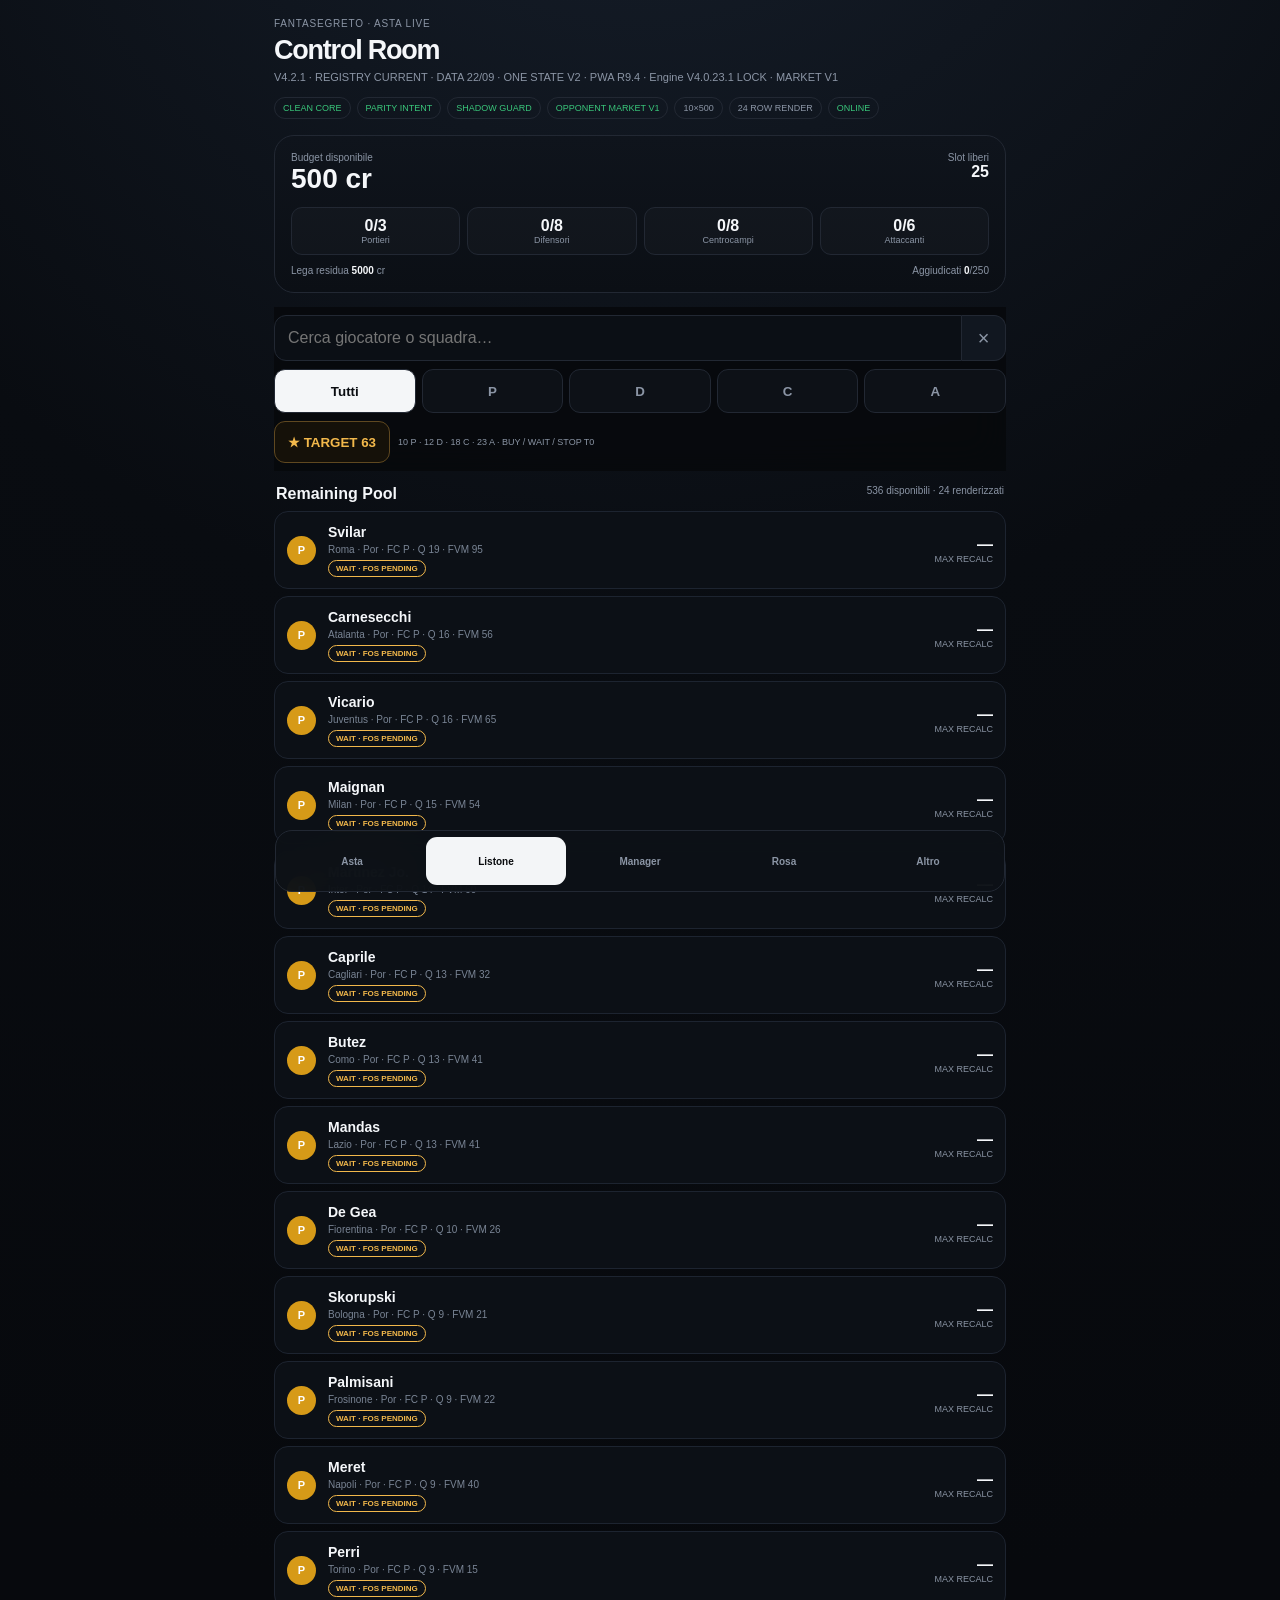
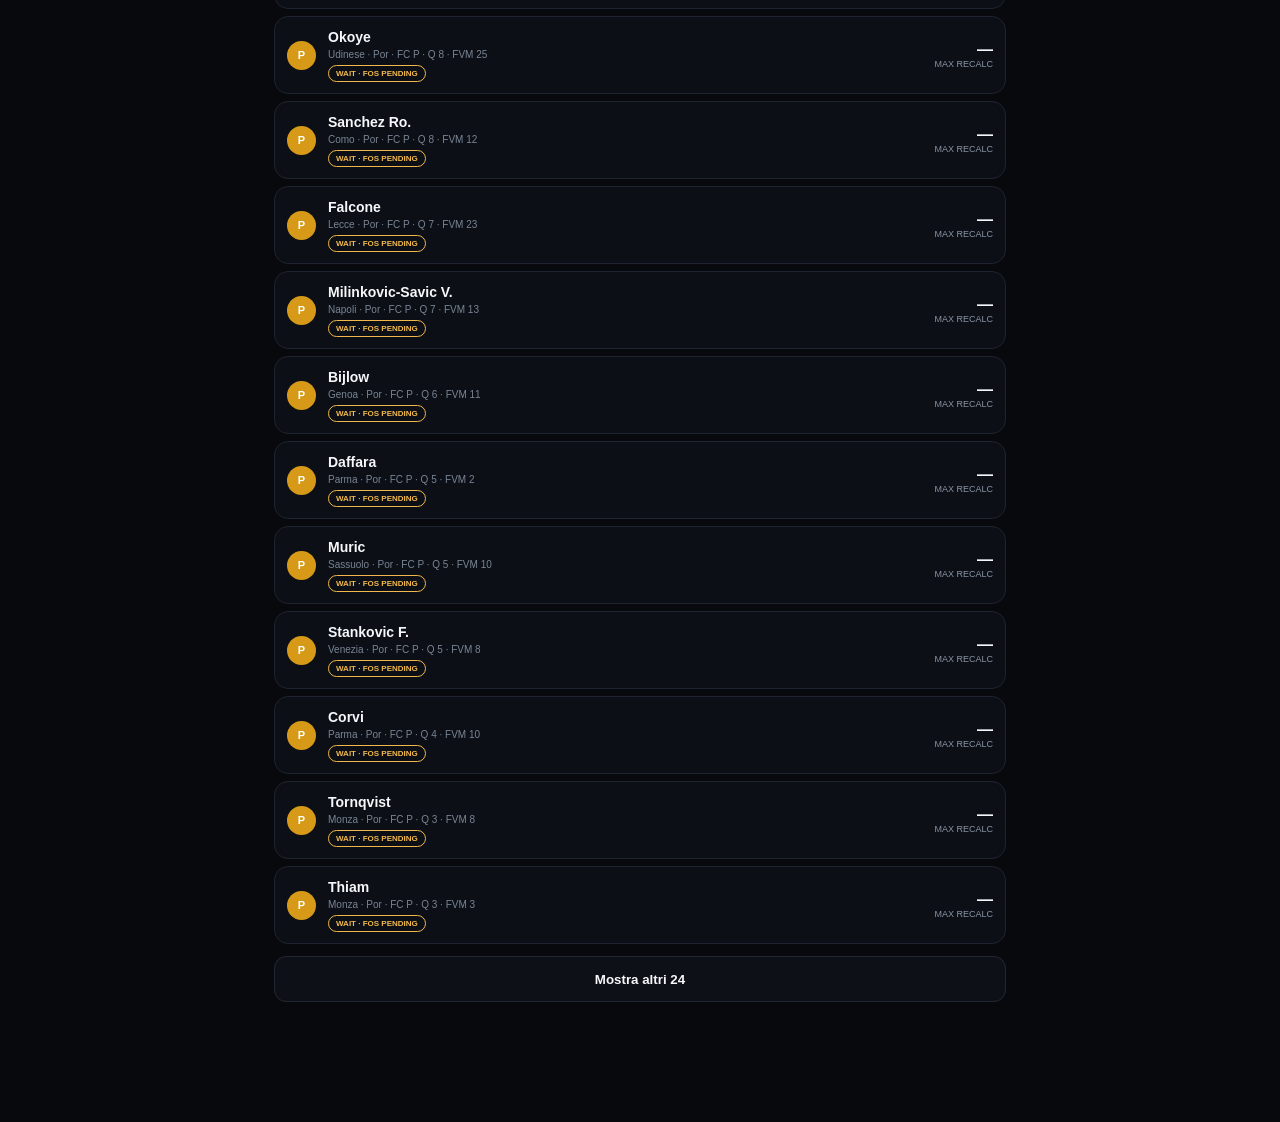
==== commit ebe09c5d: "FS: refresh iPhone PWA registration and safe mode title" ====
--- a/index.html
+++ b/index.html
@@ -1,4 +1,4 @@
-<!doctype html><html lang="it"><head><meta charset="utf-8"><meta name="viewport" content="width=device-width,initial-scale=1,viewport-fit=cover"><meta name="theme-color" content="#07090d"><meta name="apple-mobile-web-app-capable" content="yes"><meta name="apple-mobile-web-app-status-bar-style" content="black-translucent"><title>FantaSegreto V4.2.1 23SEP TARGET 63 LIVE</title><link rel="manifest" href="./manifest.webmanifest"><link rel="apple-touch-icon" href="./apple-touch-icon.png"><style id="fs-critical-ui">:root{--bg:#07090d;--panel:#0d1117;--panel2:#111720;--line:#222833;--text:#f5f7fa;--muted:#8b95a5;--gold:#f2b84b;--green:#39c67a;--red:#ff5d68}*{box-sizing:border-box}html,body{margin:0;max-width:100%;overflow-x:hidden}body{font-family:-apple-system,BlinkMacSystemFont,"SF Pro Text","Segoe UI",sans-serif;background:radial-gradient(circle at 50% -12%,#17202d 0,#090c11 31%,#07090d 62%);color:var(--text);padding:env(safe-area-inset-top) 0 calc(90px + env(safe-area-inset-bottom));font-variant-numeric:tabular-nums}.shell{max-width:760px;margin:auto;padding:18px 14px}.eyebrow{font-size:10px;color:var(--muted);letter-spacing:.08em}.header h1{margin:6px 0 4px;font-size:27px;letter-spacing:-.045em}.sub{color:var(--muted);font-size:11px;line-height:1.4}.meta{display:flex;gap:6px;overflow:auto;padding:12px 0 2px}.pill{white-space:nowrap;border:1px solid var(--line);border-radius:999px;padding:5px 8px;font-size:9px;color:var(--muted)}.pill.ok{color:var(--green)}.hero{margin-top:14px;border:1px solid var(--line);background:linear-gradient(180deg,#0f141c,#0b0f15);border-radius:20px;padding:16px}.hero-top{display:flex;justify-content:space-between}.budget b{font-size:28px}.budget small,.slot small{display:block;color:var(--muted);font-size:10px}.slot{text-align:right}.slots{display:grid;grid-template-columns:repeat(4,1fr);gap:7px;margin-top:12px}.slots div{background:#ffffff05;border:1px solid var(--line);border-radius:11px;padding:9px;text-align:center}.slots small{display:block;color:var(--muted);font-size:9px}.league-line{display:flex;justify-content:space-between;color:var(--muted);font-size:10px;margin-top:10px}.league-line b{color:var(--text)}.toolbar{position:sticky;top:0;z-index:20;margin-top:14px;padding:8px 0;background:#07090de8;backdrop-filter:blur(18px)}.search{display:grid;grid-template-columns:1fr 44px}.search input{min-height:46px;border:1px solid var(--line);border-radius:12px 0 0 12px;background:#0b0f15;color:var(--text);padding:0 13px;font-size:16px}.search button{border:1px solid var(--line);border-left:0;border-radius:0 12px 12px 0;background:var(--panel2);color:var(--muted);font-size:20px}.roles{display:grid;grid-template-columns:repeat(5,1fr);gap:6px;margin-top:8px}.roles button{min-height:44px;border:1px solid var(--line);border-radius:11px;background:var(--panel);color:var(--muted);font-weight:800}.roles button.on{background:#f4f6f8;color:#0a0d11}.list-head{display:flex;justify-content:space-between;margin:14px 2px 8px}.list-head span{color:var(--muted);font-size:10px}.list{display:grid;gap:7px}.row{border:1px solid #1d2430;background:#0c1016;border-radius:14px;padding:11px 12px;display:grid;grid-template-columns:31px minmax(0,1fr) auto;gap:10px;align-items:center;min-height:67px}.role{width:29px;height:29px;border-radius:999px;display:grid;place-items:center;color:white;font-weight:900;font-size:11px}.role.P{background:#d69a18}.role.D{background:#49b833}.role.C{background:#277de6}.role.A{background:#ee3859}.name b{font-size:14px}.name small,.roster-item small,.ledger-row small{display:block;color:#798494;font-size:10px;margin-top:3px}.nums{text-align:right}.nums small{display:block;color:var(--muted);font-size:9px}.decision{display:inline-block;margin-top:5px;border:1px solid currentColor;border-radius:999px;padding:3px 7px;font-size:8px;font-weight:900}.BUY{color:var(--green)}.WAIT,.ATTENDI{color:var(--gold)}.AVOID,.PASS{color:var(--red)}.more{width:100%;min-height:46px;margin:12px 0;border:1px solid var(--line);border-radius:12px;background:var(--panel);color:var(--text);font-weight:800}.bottom{position:fixed;left:50%;transform:translateX(-50%);bottom:calc(8px + env(safe-area-inset-bottom));z-index:300;width:min(730px,calc(100% - 18px));display:grid;grid-template-columns:repeat(5,1fr);gap:4px;padding:6px;border:1px solid var(--line);border-radius:17px;background:#0d1117f2;backdrop-filter:blur(20px)}.bottom button{min-height:48px;border:0;border-radius:11px;background:transparent;color:var(--muted);font-weight:800;font-size:10px}.bottom button.primary{background:#f3f5f7;color:#090b0e}.sheet{position:fixed;inset:0;z-index:500;display:none}.sheet.open{display:block}.shade{position:absolute;inset:0;background:#0009}.sheet-card{position:absolute;left:0;right:0;bottom:0;max-height:92vh;overflow:auto;background:#0b0f15;border:1px solid var(--line);border-radius:24px 24px 0 0;padding:10px 14px calc(20px + env(safe-area-inset-bottom))}.handle{width:38px;height:5px;border-radius:99px;background:#3b424d;margin:2px auto 12px}.sheet-head{display:grid;grid-template-columns:34px 1fr auto;gap:10px;align-items:center}.sheet-head h2{margin:0;font-size:24px}.sheet-head p{margin:3px 0 0;color:var(--muted);font-size:11px}.close,.panel-head button{width:44px;height:44px;border:1px solid var(--line);border-radius:12px;background:var(--panel);color:var(--text);font-size:20px}.metric-grid{display:grid;grid-template-columns:repeat(2,1fr);gap:7px;margin-top:12px}.metric,.instruction,.block,.purchase,.pressure{border:1px solid var(--line);background:var(--panel);border-radius:14px;padding:12px;margin-top:8px}.metric small{display:block;color:var(--muted);font-size:9px}.metric b{font-size:18px}.instruction{border-color:#4a3a1d}.instruction p,.block p{margin:6px 0 0;color:#b8c0cc;font-size:13px;line-height:1.45}.purchase input,.purchase select{width:100%;min-height:46px;margin-top:8px;border:1px solid var(--line);border-radius:11px;background:#080b10;color:var(--text);padding:0 12px;font-size:16px}.actions{display:grid;grid-template-columns:1fr 1fr;gap:8px;margin-top:8px}.actions button{min-height:52px;border:0;border-radius:12px;font-weight:900}.won{background:var(--green);color:#071b11}.lost{background:#e84f5b;color:white}.runtime{font-size:10px;color:var(--muted);margin-top:8px}.pressure-head{display:flex;justify-content:space-between}.pressure-head strong{color:var(--gold)}.pressure-sub{font-size:10px;color:var(--muted);margin:5px 0}.pressure-rival{display:flex;justify-content:space-between;border-top:1px solid var(--line);padding-top:7px;margin-top:7px}.pressure-rival small{display:block;color:var(--muted);font-size:9px}.panel{position:fixed;inset:0;z-index:400;background:var(--bg);display:none;overflow:auto;padding:calc(14px + env(safe-area-inset-top)) 12px calc(90px + env(safe-area-inset-bottom))}.panel.open{display:block}.panel-card{max-width:760px;margin:auto}.panel-head{display:flex;justify-content:space-between;align-items:center;position:sticky;top:0;background:#07090df2;padding:8px 0 12px;z-index:3}.panel-head b{font-size:20px}.panel-head small{display:block;color:var(--muted);font-size:10px;margin-top:3px}.manager-grid{display:grid;gap:8px}.manager-card{border:1px solid var(--line);border-radius:14px;background:var(--panel);padding:12px}.manager-card.me{border-color:#275c43}.manager-name-line{display:grid;grid-template-columns:1fr auto;gap:10px;align-items:center}.manager-name-line input{min-height:44px;border:1px solid var(--line);border-radius:10px;background:#080b10;color:var(--text);padding:0 10px;font-size:16px}.manager-slots{font-size:11px;margin-top:8px}.manager-foot{display:flex;justify-content:space-between;color:var(--muted);font-size:9px;margin-top:6px}.roster-item{display:grid;grid-template-columns:32px 1fr auto;gap:10px;align-items:center;border:1px solid var(--line);background:var(--panel);border-radius:12px;padding:9px;margin-bottom:6px}.panel h2{font-size:14px;color:var(--gold);margin:20px 0 8px}.tool-grid{display:grid;grid-template-columns:repeat(4,1fr);gap:7px}.tool-grid button,.tool-grid label{min-height:46px;border:1px solid var(--line);border-radius:11px;background:var(--panel);color:var(--text);display:grid;place-items:center;font-weight:800;font-size:11px}.plan-role h3{font-size:13px}.plan-slot{display:grid;grid-template-columns:34px 1fr auto;gap:8px;border:1px solid var(--line);border-radius:12px;background:var(--panel);padding:9px;margin-bottom:6px}.plan-slot.done{border-color:#275c43}.plan-slot span{font-size:11px}.plan-slot small{color:var(--muted);font-size:9px}.plan-slot em{color:var(--gold);font-style:normal}.ledger-row,.audit-row{display:flex;justify-content:space-between;gap:10px;border-bottom:1px solid var(--line);padding:10px 2px;font-size:11px}.audit-row small{display:block;color:var(--muted);font-size:9px}.audit-row .pass{color:var(--green)}.audit-row .fail{color:var(--red)}.audit-summary{display:flex;justify-content:space-between;border:1px solid var(--line);border-radius:12px;padding:12px}.audit-summary.good b{color:var(--green)}.audit-summary.bad b{color:var(--red)}.empty{padding:24px;text-align:center;color:var(--muted);font-size:12px}.empty.compact{padding:10px}.boot-guard{position:fixed;inset:0;z-index:999;display:grid;place-items:center;padding:20px;background:#07090df7}.boot-guard.done{opacity:0;pointer-events:none}.boot-card{width:min(460px,100%);border:1px solid var(--line);border-radius:18px;background:var(--panel);padding:18px}.boot-card p{color:var(--muted);font-size:13px}.boot-guard.fail .boot-card{border-color:#5b3035}@media(max-width:430px){.tool-grid{grid-template-columns:repeat(2,1fr)}.bottom button{font-size:9px}.metric-grid{grid-template-columns:repeat(2,1fr)}}@media(prefers-reduced-motion:reduce){*{scroll-behavior:auto!important;transition:none!important;animation:none!important}}
+<!doctype html><html lang="it"><head><meta charset="utf-8"><meta name="viewport" content="width=device-width,initial-scale=1,viewport-fit=cover"><meta name="theme-color" content="#07090d"><meta name="apple-mobile-web-app-capable" content="yes"><meta name="apple-mobile-web-app-status-bar-style" content="black-translucent"><title>FantaSegreto V4.2.4 · Listone 08OTT · FOS PENDING</title><link rel="manifest" href="./manifest.webmanifest"><link rel="apple-touch-icon" href="./apple-touch-icon.png"><style id="fs-critical-ui">:root{--bg:#07090d;--panel:#0d1117;--panel2:#111720;--line:#222833;--text:#f5f7fa;--muted:#8b95a5;--gold:#f2b84b;--green:#39c67a;--red:#ff5d68}*{box-sizing:border-box}html,body{margin:0;max-width:100%;overflow-x:hidden}body{font-family:-apple-system,BlinkMacSystemFont,"SF Pro Text","Segoe UI",sans-serif;background:radial-gradient(circle at 50% -12%,#17202d 0,#090c11 31%,#07090d 62%);color:var(--text);padding:env(safe-area-inset-top) 0 calc(90px + env(safe-area-inset-bottom));font-variant-numeric:tabular-nums}.shell{max-width:760px;margin:auto;padding:18px 14px}.eyebrow{font-size:10px;color:var(--muted);letter-spacing:.08em}.header h1{margin:6px 0 4px;font-size:27px;letter-spacing:-.045em}.sub{color:var(--muted);font-size:11px;line-height:1.4}.meta{display:flex;gap:6px;overflow:auto;padding:12px 0 2px}.pill{white-space:nowrap;border:1px solid var(--line);border-radius:999px;padding:5px 8px;font-size:9px;color:var(--muted)}.pill.ok{color:var(--green)}.hero{margin-top:14px;border:1px solid var(--line);background:linear-gradient(180deg,#0f141c,#0b0f15);border-radius:20px;padding:16px}.hero-top{display:flex;justify-content:space-between}.budget b{font-size:28px}.budget small,.slot small{display:block;color:var(--muted);font-size:10px}.slot{text-align:right}.slots{display:grid;grid-template-columns:repeat(4,1fr);gap:7px;margin-top:12px}.slots div{background:#ffffff05;border:1px solid var(--line);border-radius:11px;padding:9px;text-align:center}.slots small{display:block;color:var(--muted);font-size:9px}.league-line{display:flex;justify-content:space-between;color:var(--muted);font-size:10px;margin-top:10px}.league-line b{color:var(--text)}.toolbar{position:sticky;top:0;z-index:20;margin-top:14px;padding:8px 0;background:#07090de8;backdrop-filter:blur(18px)}.search{display:grid;grid-template-columns:1fr 44px}.search input{min-height:46px;border:1px solid var(--line);border-radius:12px 0 0 12px;background:#0b0f15;color:var(--text);padding:0 13px;font-size:16px}.search button{border:1px solid var(--line);border-left:0;border-radius:0 12px 12px 0;background:var(--panel2);color:var(--muted);font-size:20px}.roles{display:grid;grid-template-columns:repeat(5,1fr);gap:6px;margin-top:8px}.roles button{min-height:44px;border:1px solid var(--line);border-radius:11px;background:var(--panel);color:var(--muted);font-weight:800}.roles button.on{background:#f4f6f8;color:#0a0d11}.list-head{display:flex;justify-content:space-between;margin:14px 2px 8px}.list-head span{color:var(--muted);font-size:10px}.list{display:grid;gap:7px}.row{border:1px solid #1d2430;background:#0c1016;border-radius:14px;padding:11px 12px;display:grid;grid-template-columns:31px minmax(0,1fr) auto;gap:10px;align-items:center;min-height:67px}.role{width:29px;height:29px;border-radius:999px;display:grid;place-items:center;color:white;font-weight:900;font-size:11px}.role.P{background:#d69a18}.role.D{background:#49b833}.role.C{background:#277de6}.role.A{background:#ee3859}.name b{font-size:14px}.name small,.roster-item small,.ledger-row small{display:block;color:#798494;font-size:10px;margin-top:3px}.nums{text-align:right}.nums small{display:block;color:var(--muted);font-size:9px}.decision{display:inline-block;margin-top:5px;border:1px solid currentColor;border-radius:999px;padding:3px 7px;font-size:8px;font-weight:900}.BUY{color:var(--green)}.WAIT,.ATTENDI{color:var(--gold)}.AVOID,.PASS{color:var(--red)}.more{width:100%;min-height:46px;margin:12px 0;border:1px solid var(--line);border-radius:12px;background:var(--panel);color:var(--text);font-weight:800}.bottom{position:fixed;left:50%;transform:translateX(-50%);bottom:calc(8px + env(safe-area-inset-bottom));z-index:300;width:min(730px,calc(100% - 18px));display:grid;grid-template-columns:repeat(5,1fr);gap:4px;padding:6px;border:1px solid var(--line);border-radius:17px;background:#0d1117f2;backdrop-filter:blur(20px)}.bottom button{min-height:48px;border:0;border-radius:11px;background:transparent;color:var(--muted);font-weight:800;font-size:10px}.bottom button.primary{background:#f3f5f7;color:#090b0e}.sheet{position:fixed;inset:0;z-index:500;display:none}.sheet.open{display:block}.shade{position:absolute;inset:0;background:#0009}.sheet-card{position:absolute;left:0;right:0;bottom:0;max-height:92vh;overflow:auto;background:#0b0f15;border:1px solid var(--line);border-radius:24px 24px 0 0;padding:10px 14px calc(20px + env(safe-area-inset-bottom))}.handle{width:38px;height:5px;border-radius:99px;background:#3b424d;margin:2px auto 12px}.sheet-head{display:grid;grid-template-columns:34px 1fr auto;gap:10px;align-items:center}.sheet-head h2{margin:0;font-size:24px}.sheet-head p{margin:3px 0 0;color:var(--muted);font-size:11px}.close,.panel-head button{width:44px;height:44px;border:1px solid var(--line);border-radius:12px;background:var(--panel);color:var(--text);font-size:20px}.metric-grid{display:grid;grid-template-columns:repeat(2,1fr);gap:7px;margin-top:12px}.metric,.instruction,.block,.purchase,.pressure{border:1px solid var(--line);background:var(--panel);border-radius:14px;padding:12px;margin-top:8px}.metric small{display:block;color:var(--muted);font-size:9px}.metric b{font-size:18px}.instruction{border-color:#4a3a1d}.instruction p,.block p{margin:6px 0 0;color:#b8c0cc;font-size:13px;line-height:1.45}.purchase input,.purchase select{width:100%;min-height:46px;margin-top:8px;border:1px solid var(--line);border-radius:11px;background:#080b10;color:var(--text);padding:0 12px;font-size:16px}.actions{display:grid;grid-template-columns:1fr 1fr;gap:8px;margin-top:8px}.actions button{min-height:52px;border:0;border-radius:12px;font-weight:900}.won{background:var(--green);color:#071b11}.lost{background:#e84f5b;color:white}.runtime{font-size:10px;color:var(--muted);margin-top:8px}.pressure-head{display:flex;justify-content:space-between}.pressure-head strong{color:var(--gold)}.pressure-sub{font-size:10px;color:var(--muted);margin:5px 0}.pressure-rival{display:flex;justify-content:space-between;border-top:1px solid var(--line);padding-top:7px;margin-top:7px}.pressure-rival small{display:block;color:var(--muted);font-size:9px}.panel{position:fixed;inset:0;z-index:400;background:var(--bg);display:none;overflow:auto;padding:calc(14px + env(safe-area-inset-top)) 12px calc(90px + env(safe-area-inset-bottom))}.panel.open{display:block}.panel-card{max-width:760px;margin:auto}.panel-head{display:flex;justify-content:space-between;align-items:center;position:sticky;top:0;background:#07090df2;padding:8px 0 12px;z-index:3}.panel-head b{font-size:20px}.panel-head small{display:block;color:var(--muted);font-size:10px;margin-top:3px}.manager-grid{display:grid;gap:8px}.manager-card{border:1px solid var(--line);border-radius:14px;background:var(--panel);padding:12px}.manager-card.me{border-color:#275c43}.manager-name-line{display:grid;grid-template-columns:1fr auto;gap:10px;align-items:center}.manager-name-line input{min-height:44px;border:1px solid var(--line);border-radius:10px;background:#080b10;color:var(--text);padding:0 10px;font-size:16px}.manager-slots{font-size:11px;margin-top:8px}.manager-foot{display:flex;justify-content:space-between;color:var(--muted);font-size:9px;margin-top:6px}.roster-item{display:grid;grid-template-columns:32px 1fr auto;gap:10px;align-items:center;border:1px solid var(--line);background:var(--panel);border-radius:12px;padding:9px;margin-bottom:6px}.panel h2{font-size:14px;color:var(--gold);margin:20px 0 8px}.tool-grid{display:grid;grid-template-columns:repeat(4,1fr);gap:7px}.tool-grid button,.tool-grid label{min-height:46px;border:1px solid var(--line);border-radius:11px;background:var(--panel);color:var(--text);display:grid;place-items:center;font-weight:800;font-size:11px}.plan-role h3{font-size:13px}.plan-slot{display:grid;grid-template-columns:34px 1fr auto;gap:8px;border:1px solid var(--line);border-radius:12px;background:var(--panel);padding:9px;margin-bottom:6px}.plan-slot.done{border-color:#275c43}.plan-slot span{font-size:11px}.plan-slot small{color:var(--muted);font-size:9px}.plan-slot em{color:var(--gold);font-style:normal}.ledger-row,.audit-row{display:flex;justify-content:space-between;gap:10px;border-bottom:1px solid var(--line);padding:10px 2px;font-size:11px}.audit-row small{display:block;color:var(--muted);font-size:9px}.audit-row .pass{color:var(--green)}.audit-row .fail{color:var(--red)}.audit-summary{display:flex;justify-content:space-between;border:1px solid var(--line);border-radius:12px;padding:12px}.audit-summary.good b{color:var(--green)}.audit-summary.bad b{color:var(--red)}.empty{padding:24px;text-align:center;color:var(--muted);font-size:12px}.empty.compact{padding:10px}.boot-guard{position:fixed;inset:0;z-index:999;display:grid;place-items:center;padding:20px;background:#07090df7}.boot-guard.done{opacity:0;pointer-events:none}.boot-card{width:min(460px,100%);border:1px solid var(--line);border-radius:18px;background:var(--panel);padding:18px}.boot-card p{color:var(--muted);font-size:13px}.boot-guard.fail .boot-card{border-color:#5b3035}@media(max-width:430px){.tool-grid{grid-template-columns:repeat(2,1fr)}.bottom button{font-size:9px}.metric-grid{grid-template-columns:repeat(2,1fr)}}@media(prefers-reduced-motion:reduce){*{scroll-behavior:auto!important;transition:none!important;animation:none!important}}
 </style><link rel="stylesheet" href="./styles.css"></head><body>
 <main class="shell"><header class="header"><div class="eyebrow">FANTASEGRETO · ASTA LIVE</div><h1>Control Room</h1><div class="sub">V4.2.1 · REGISTRY CURRENT · DATA 22/09 · ONE STATE V2 · PWA R9.4 · Engine V4.0.23.1 LOCK · MARKET V1</div><div class="meta"><span class="pill ok">CLEAN CORE</span><span class="pill ok">PARITY INTENT</span><span class="pill ok">SHADOW GUARD</span><span class="pill ok">OPPONENT MARKET V1</span><span class="pill">10×500</span><span class="pill">24 ROW RENDER</span><span class="pill" id="pwa-status">PWA CHECK</span></div></header>
 <section class="hero"><div class="hero-top"><div class="budget"><small>Budget disponibile</small><b><span id="budget">500</span> cr</b></div><div class="slot"><small>Slot liberi</small><b id="slots-total">25</b></div></div><div class="slots"><div><b id="slot-P">0/3</b><small>Portieri</small></div><div><b id="slot-D">0/8</b><small>Difensori</small></div><div><b id="slot-C">0/8</b><small>Centrocampi</small></div><div><b id="slot-A">0/6</b><small>Attaccanti</small></div></div><div class="league-line"><span>Lega residua <b id="league-budget">5000</b> cr</span><span>Aggiudicati <b id="league-sold">0</b>/250</span></div></section>
@@ -9,4 +9,4 @@
 <section id="panel-roster" class="panel"><div class="panel-card"><div class="panel-head"><div><b>LA MIA ROSA</b><small>3P · 8D · 8C · 6A</small></div><button data-panel-close>×</button></div><div id="roster-content"></div></div></section>
 <section id="panel-more" class="panel"><div class="panel-card"><div class="panel-head"><div><b>CONTROL & RECOVERY</b><small>Piano 25 · Undo/Redo · Backup · Ledger · Audit</small></div><button data-panel-close>×</button></div><div class="tool-grid"><button id="undo">↶ Undo</button><button id="redo">↷ Redo</button><button id="backup-save">↓ Backup</button><label for="backup-file">↑ Restore</label><input id="backup-file" type="file" accept="application/json" hidden></div><h2>Piano 25 + Pivot</h2><div id="piano25-content"></div><h2>Transaction Ledger</h2><div id="ledger-content"></div><h2>Regression / Audit Gate</h2><div id="audit-content"></div></div></section>
 <div id="boot-guard" class="boot-guard"><div class="boot-card"><b id="boot-title">Avvio FantaSegreto…</b><p id="boot-msg">Registry → State Manager → Engine → moduli.</p></div></div>
-<script>(()=>{const g=document.getElementById('boot-guard'),t=document.getElementById('boot-title'),m=document.getElementById('boot-msg'),ps=document.getElementById('pwa-status');const fail=(a,b)=>{t.textContent=a;m.textContent=b;g.classList.add('fail')};if(location.protocol==='file:'){fail('Anteprima locale protetta','La grafica è caricata correttamente. Per avviare Listone, Manager, VINTO/PERSO e recovery apri la build pubblicata su GitHub Pages via HTTPS.');return}const ls=s=>new Promise((r,j)=>{const x=document.createElement('script');x.src=s+'?v=42123';x.onload=r;x.onerror=()=>j(Error('Impossibile caricare '+s));document.body.appendChild(x)});window.addEventListener('fs:boot-error',e=>fail('BOOT ERROR',e.detail?.message||'Errore runtime'));window.addEventListener('fs:registry-ready',async()=>{try{await ls('./state-manager.js');await ls('./engine.js');await ls('./opponent-market-v1.js');await ls('./opponents.js');await ls('./piano25.js');await ls('./backup.js');await ls('./audit.js');document.getElementById('undo').onclick=()=>window.FS_STATE.undo();document.getElementById('redo').onclick=()=>window.FS_STATE.redo();window.dispatchEvent(new CustomEvent('fs:engine-ready'))}catch(e){fail('BOOT ERROR',e.message)}},{once:true});window.addEventListener('fs:ready',()=>{g.classList.add('done');setTimeout(()=>g.remove(),200)},{once:true});ls('./app.js').catch(e=>fail('BOOT ERROR',e.message));function net(){ps.textContent=navigator.onLine?'ONLINE':'OFFLINE';ps.className='pill '+(navigator.onLine?'ok':'warn')}window.addEventListener('online',net);window.addEventListener('offline',net);net();if('serviceWorker'in navigator)window.addEventListener('load',async()=>{try{const reg=await navigator.serviceWorker.register('./sw.js?v=42123');await navigator.serviceWorker.ready;ps.textContent=navigator.onLine?'CACHE READY':'OFFLINE READY';ps.className='pill ok';reg.addEventListener('updatefound',()=>{ps.textContent='UPDATE';ps.className='pill warn'})}catch(e){ps.textContent='PWA WARN';ps.className='pill warn'}},{once:true});setTimeout(()=>{if(document.body.dataset.ready!=='1'&&!g.classList.contains('fail'))fail('BOOT TIMEOUT','Controlla che tutti i file siano nella root del repository GitHub Pages.')},15000)})();</script></body></html>
+<script>(()=>{const g=document.getElementById('boot-guard'),t=document.getElementById('boot-title'),m=document.getElementById('boot-msg'),ps=document.getElementById('pwa-status');const fail=(a,b)=>{t.textContent=a;m.textContent=b;g.classList.add('fail')};if(location.protocol==='file:'){fail('Anteprima locale protetta','La grafica è caricata correttamente. Per avviare Listone, Manager, VINTO/PERSO e recovery apri la build pubblicata su GitHub Pages via HTTPS.');return}const ls=s=>new Promise((r,j)=>{const x=document.createElement('script');x.src=s+'?v=42123';x.onload=r;x.onerror=()=>j(Error('Impossibile caricare '+s));document.body.appendChild(x)});window.addEventListener('fs:boot-error',e=>fail('BOOT ERROR',e.detail?.message||'Errore runtime'));window.addEventListener('fs:registry-ready',async()=>{try{await ls('./state-manager.js');await ls('./engine.js');await ls('./opponent-market-v1.js');await ls('./opponents.js');await ls('./piano25.js');await ls('./backup.js');await ls('./audit.js');document.getElementById('undo').onclick=()=>window.FS_STATE.undo();document.getElementById('redo').onclick=()=>window.FS_STATE.redo();window.dispatchEvent(new CustomEvent('fs:engine-ready'))}catch(e){fail('BOOT ERROR',e.message)}},{once:true});window.addEventListener('fs:ready',()=>{g.classList.add('done');setTimeout(()=>g.remove(),200)},{once:true});ls('./app.js').catch(e=>fail('BOOT ERROR',e.message));function net(){ps.textContent=navigator.onLine?'ONLINE':'OFFLINE';ps.className='pill '+(navigator.onLine?'ok':'warn')}window.addEventListener('online',net);window.addEventListener('offline',net);net();if('serviceWorker'in navigator)window.addEventListener('load',async()=>{try{const reg=await navigator.serviceWorker.register('./sw.js?v=42408');await navigator.serviceWorker.ready;ps.textContent=navigator.onLine?'CACHE READY':'OFFLINE READY';ps.className='pill ok';reg.addEventListener('updatefound',()=>{ps.textContent='UPDATE';ps.className='pill warn'})}catch(e){ps.textContent='PWA WARN';ps.className='pill warn'}},{once:true});setTimeout(()=>{if(document.body.dataset.ready!=='1'&&!g.classList.contains('fail'))fail('BOOT TIMEOUT','Controlla che tutti i file siano nella root del repository GitHub Pages.')},15000)})();</script></body></html>
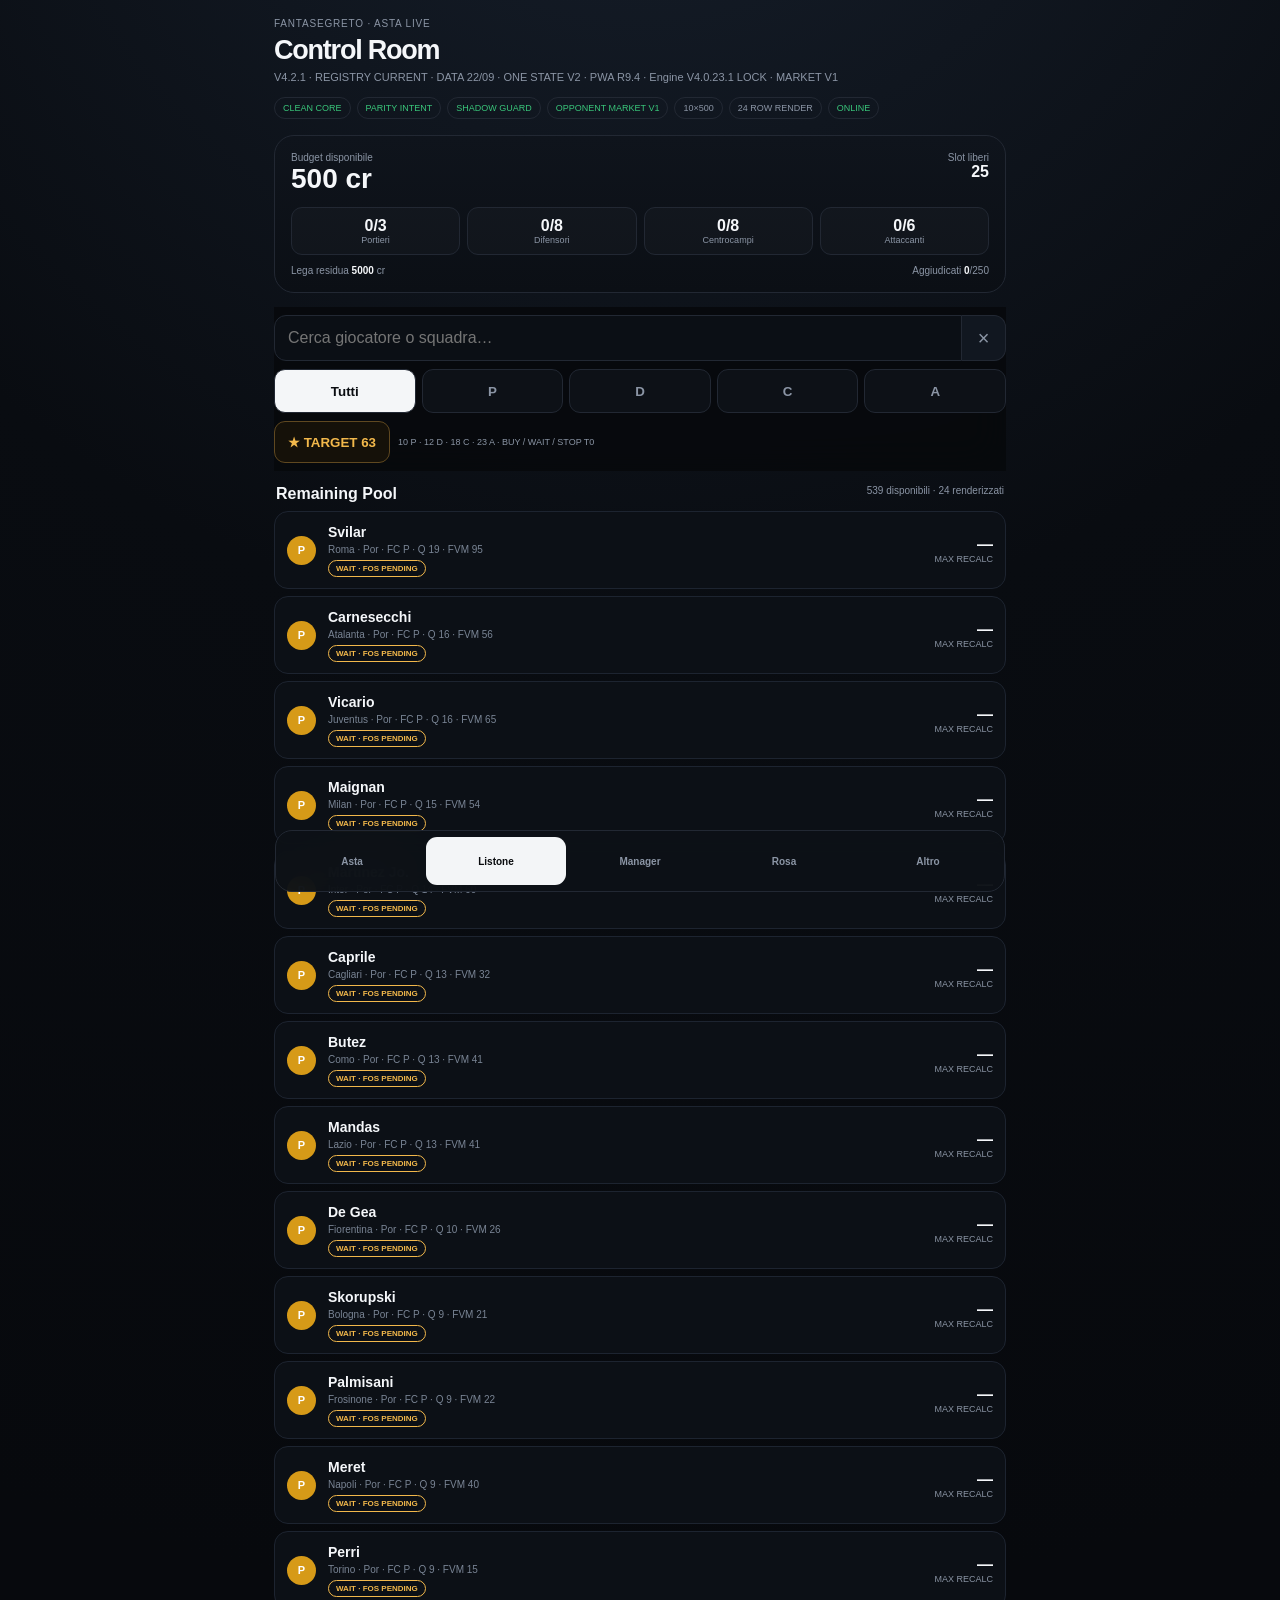
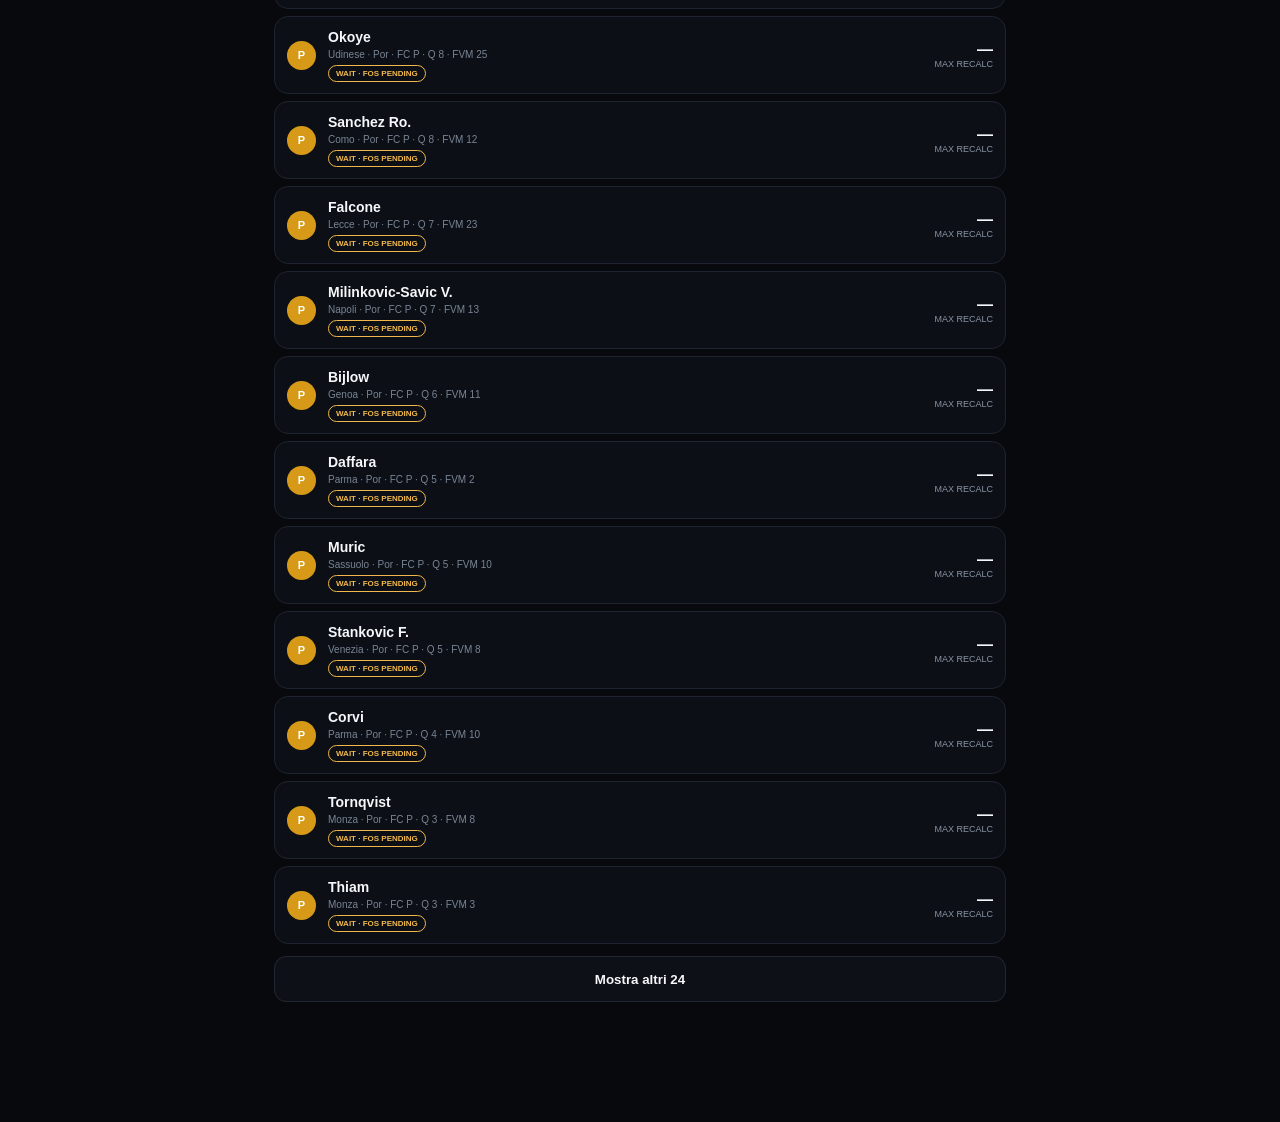
==== commit c99293eb: "fix(pwa): register 13 Oct service worker version" ====
--- a/index.html
+++ b/index.html
@@ -9,4 +9,4 @@
 <section id="panel-roster" class="panel"><div class="panel-card"><div class="panel-head"><div><b>LA MIA ROSA</b><small>3P · 8D · 8C · 6A</small></div><button data-panel-close>×</button></div><div id="roster-content"></div></div></section>
 <section id="panel-more" class="panel"><div class="panel-card"><div class="panel-head"><div><b>CONTROL & RECOVERY</b><small>Piano 25 · Undo/Redo · Backup · Ledger · Audit</small></div><button data-panel-close>×</button></div><div class="tool-grid"><button id="undo">↶ Undo</button><button id="redo">↷ Redo</button><button id="backup-save">↓ Backup</button><label for="backup-file">↑ Restore</label><input id="backup-file" type="file" accept="application/json" hidden></div><h2>Piano 25 + Pivot</h2><div id="piano25-content"></div><h2>Transaction Ledger</h2><div id="ledger-content"></div><h2>Regression / Audit Gate</h2><div id="audit-content"></div></div></section>
 <div id="boot-guard" class="boot-guard"><div class="boot-card"><b id="boot-title">Avvio FantaSegreto…</b><p id="boot-msg">Registry → State Manager → Engine → moduli.</p></div></div>
-<script>(()=>{const g=document.getElementById('boot-guard'),t=document.getElementById('boot-title'),m=document.getElementById('boot-msg'),ps=document.getElementById('pwa-status');const fail=(a,b)=>{t.textContent=a;m.textContent=b;g.classList.add('fail')};if(location.protocol==='file:'){fail('Anteprima locale protetta','La grafica è caricata correttamente. Per avviare Listone, Manager, VINTO/PERSO e recovery apri la build pubblicata su GitHub Pages via HTTPS.');return}const ls=s=>new Promise((r,j)=>{const x=document.createElement('script');x.src=s+'?v=42123';x.onload=r;x.onerror=()=>j(Error('Impossibile caricare '+s));document.body.appendChild(x)});window.addEventListener('fs:boot-error',e=>fail('BOOT ERROR',e.detail?.message||'Errore runtime'));window.addEventListener('fs:registry-ready',async()=>{try{await ls('./state-manager.js');await ls('./engine.js');await ls('./opponent-market-v1.js');await ls('./opponents.js');await ls('./piano25.js');await ls('./backup.js');await ls('./audit.js');document.getElementById('undo').onclick=()=>window.FS_STATE.undo();document.getElementById('redo').onclick=()=>window.FS_STATE.redo();window.dispatchEvent(new CustomEvent('fs:engine-ready'))}catch(e){fail('BOOT ERROR',e.message)}},{once:true});window.addEventListener('fs:ready',()=>{g.classList.add('done');setTimeout(()=>g.remove(),200)},{once:true});ls('./app.js').catch(e=>fail('BOOT ERROR',e.message));function net(){ps.textContent=navigator.onLine?'ONLINE':'OFFLINE';ps.className='pill '+(navigator.onLine?'ok':'warn')}window.addEventListener('online',net);window.addEventListener('offline',net);net();if('serviceWorker'in navigator)window.addEventListener('load',async()=>{try{const reg=await navigator.serviceWorker.register('./sw.js?v=42408');await navigator.serviceWorker.ready;ps.textContent=navigator.onLine?'CACHE READY':'OFFLINE READY';ps.className='pill ok';reg.addEventListener('updatefound',()=>{ps.textContent='UPDATE';ps.className='pill warn'})}catch(e){ps.textContent='PWA WARN';ps.className='pill warn'}},{once:true});setTimeout(()=>{if(document.body.dataset.ready!=='1'&&!g.classList.contains('fail'))fail('BOOT TIMEOUT','Controlla che tutti i file siano nella root del repository GitHub Pages.')},15000)})();</script></body></html>
+<script>(()=>{const g=document.getElementById('boot-guard'),t=document.getElementById('boot-title'),m=document.getElementById('boot-msg'),ps=document.getElementById('pwa-status');const fail=(a,b)=>{t.textContent=a;m.textContent=b;g.classList.add('fail')};if(location.protocol==='file:'){fail('Anteprima locale protetta','La grafica è caricata correttamente. Per avviare Listone, Manager, VINTO/PERSO e recovery apri la build pubblicata su GitHub Pages via HTTPS.');return}const ls=s=>new Promise((r,j)=>{const x=document.createElement('script');x.src=s+'?v=42123';x.onload=r;x.onerror=()=>j(Error('Impossibile caricare '+s));document.body.appendChild(x)});window.addEventListener('fs:boot-error',e=>fail('BOOT ERROR',e.detail?.message||'Errore runtime'));window.addEventListener('fs:registry-ready',async()=>{try{await ls('./state-manager.js');await ls('./engine.js');await ls('./opponent-market-v1.js');await ls('./opponents.js');await ls('./piano25.js');await ls('./backup.js');await ls('./audit.js');document.getElementById('undo').onclick=()=>window.FS_STATE.undo();document.getElementById('redo').onclick=()=>window.FS_STATE.redo();window.dispatchEvent(new CustomEvent('fs:engine-ready'))}catch(e){fail('BOOT ERROR',e.message)}},{once:true});window.addEventListener('fs:ready',()=>{g.classList.add('done');setTimeout(()=>g.remove(),200)},{once:true});ls('./app.js').catch(e=>fail('BOOT ERROR',e.message));function net(){ps.textContent=navigator.onLine?'ONLINE':'OFFLINE';ps.className='pill '+(navigator.onLine?'ok':'warn')}window.addEventListener('online',net);window.addEventListener('offline',net);net();if('serviceWorker'in navigator)window.addEventListener('load',async()=>{try{const reg=await navigator.serviceWorker.register('./sw.js?v=42513r1');await navigator.serviceWorker.ready;ps.textContent=navigator.onLine?'CACHE READY':'OFFLINE READY';ps.className='pill ok';reg.addEventListener('updatefound',()=>{ps.textContent='UPDATE';ps.className='pill warn'})}catch(e){ps.textContent='PWA WARN';ps.className='pill warn'}},{once:true});setTimeout(()=>{if(document.body.dataset.ready!=='1'&&!g.classList.contains('fail'))fail('BOOT TIMEOUT','Controlla che tutti i file siano nella root del repository GitHub Pages.')},15000)})();</script></body></html>
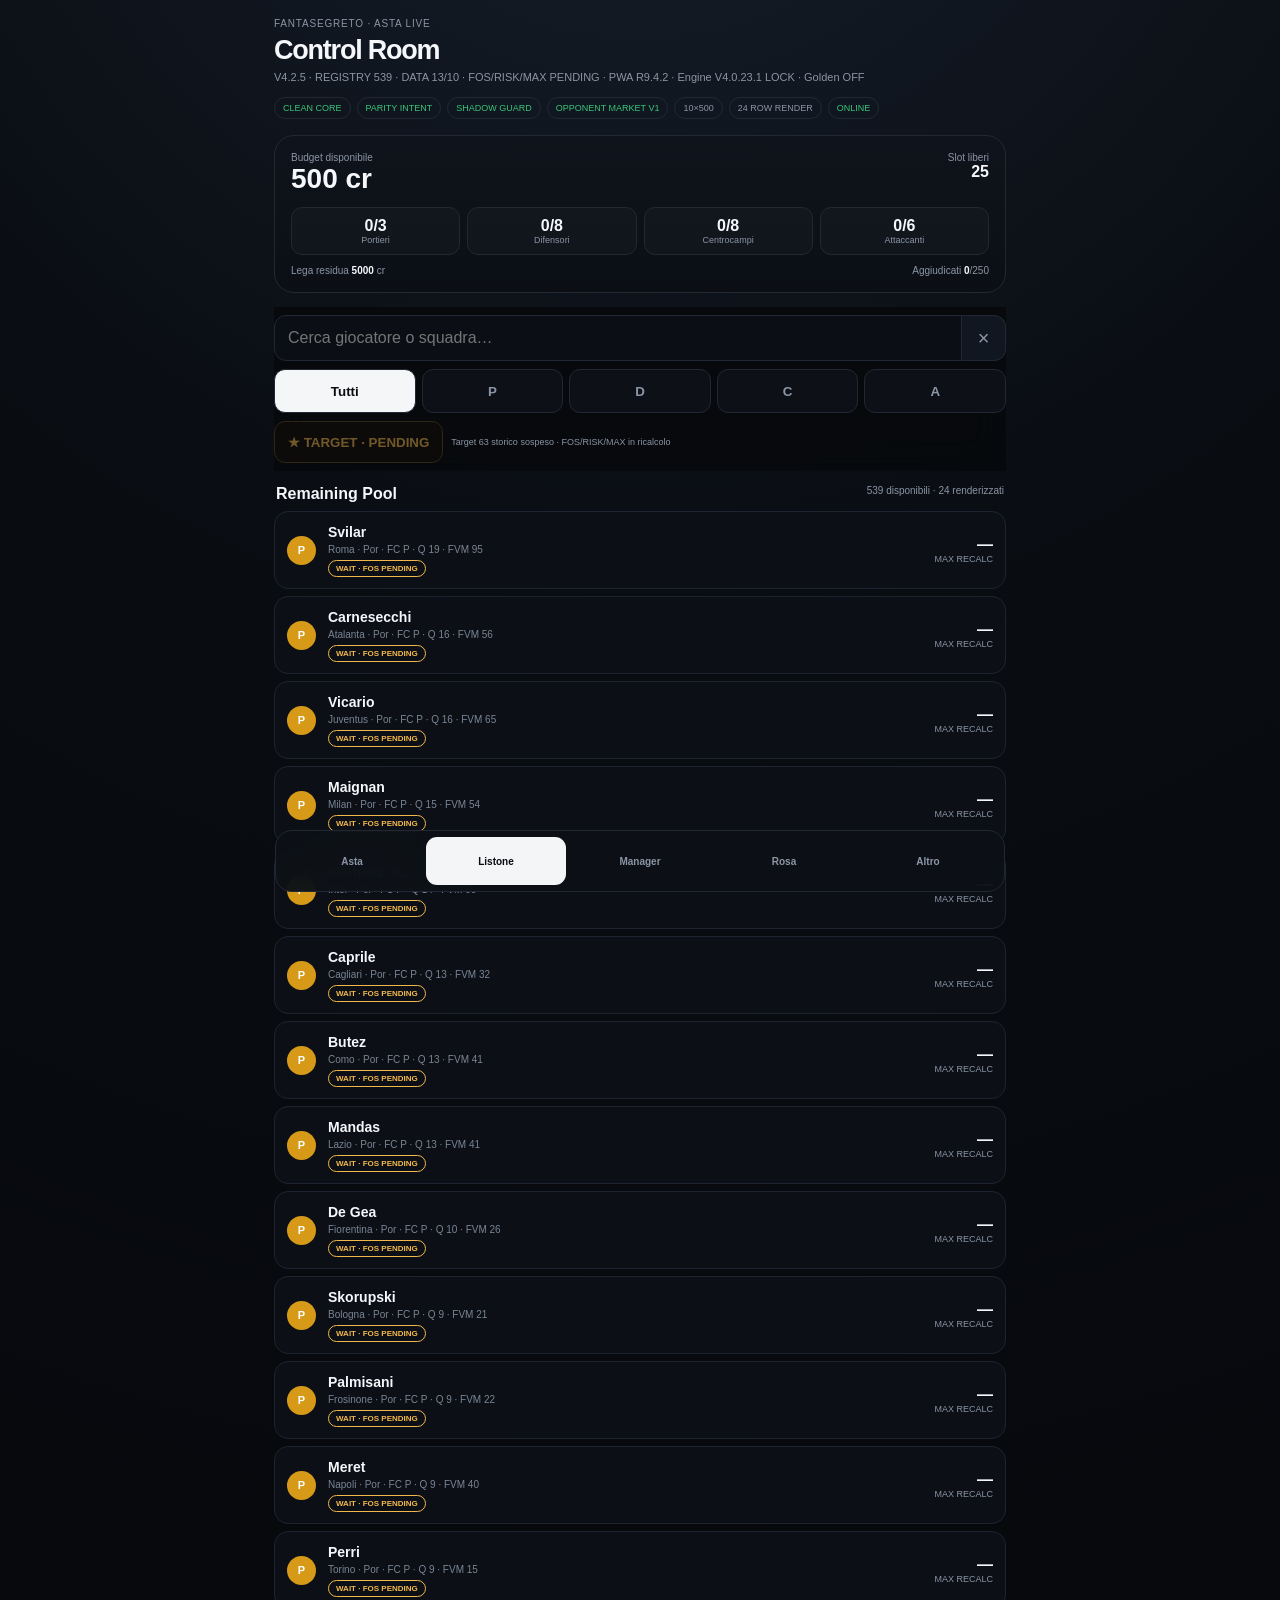
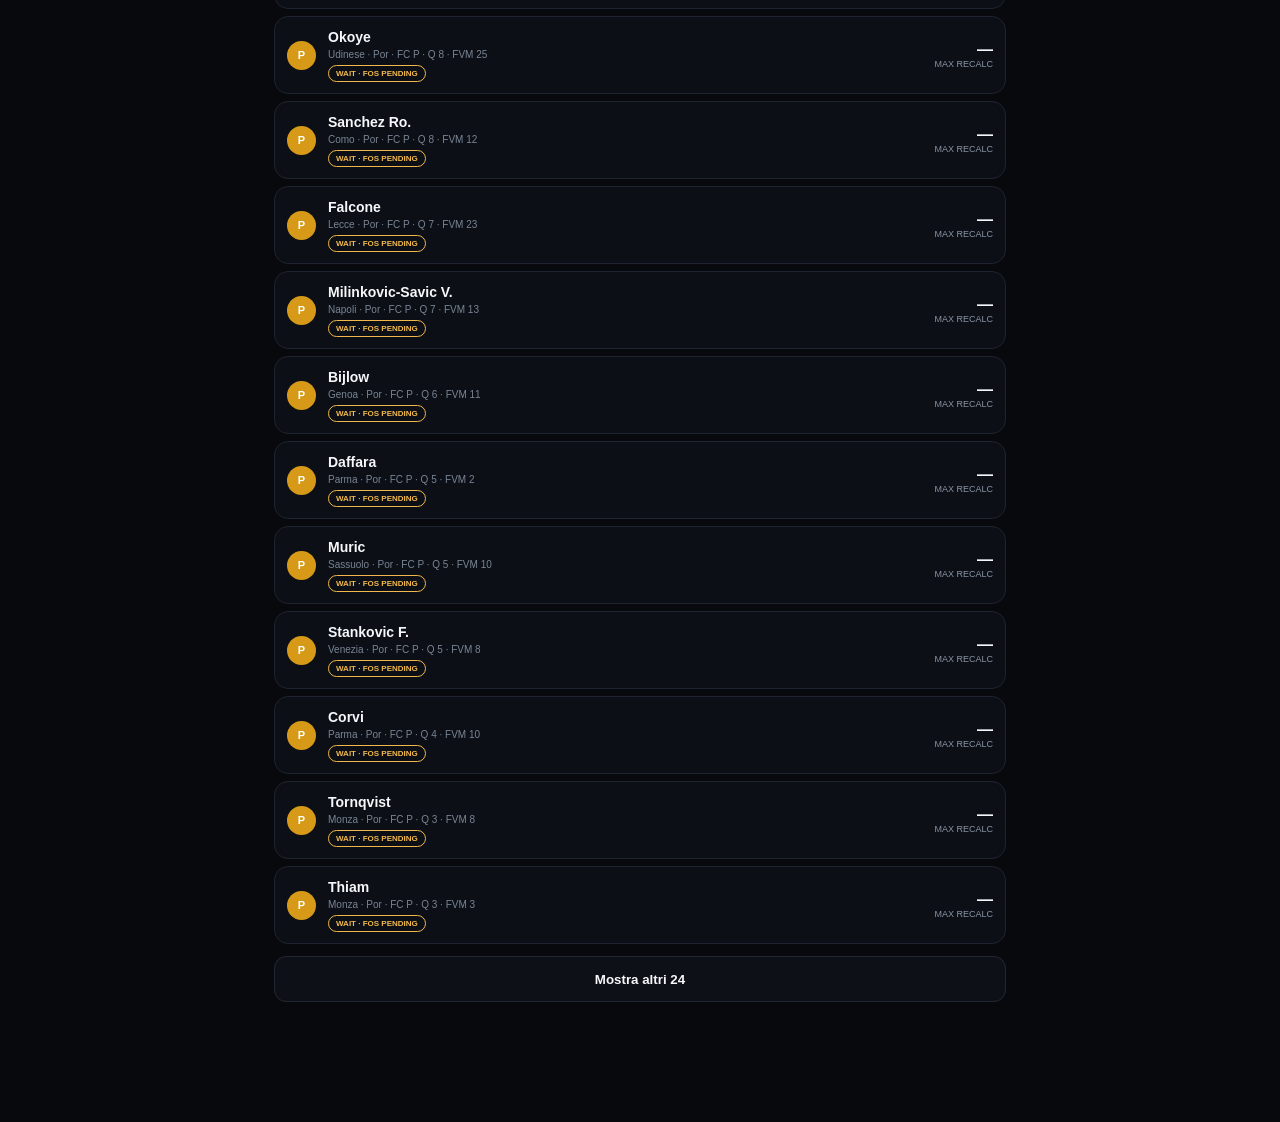
==== commit 809e7ca7: "fix(ui): 13 Oct 539 fail-closed index.html [skip ci]" ====
--- a/index.html
+++ b/index.html
@@ -1,12 +1,12 @@
-<!doctype html><html lang="it"><head><meta charset="utf-8"><meta name="viewport" content="width=device-width,initial-scale=1,viewport-fit=cover"><meta name="theme-color" content="#07090d"><meta name="apple-mobile-web-app-capable" content="yes"><meta name="apple-mobile-web-app-status-bar-style" content="black-translucent"><title>FantaSegreto V4.2.4 · Listone 08OTT · FOS PENDING</title><link rel="manifest" href="./manifest.webmanifest"><link rel="apple-touch-icon" href="./apple-touch-icon.png"><style id="fs-critical-ui">:root{--bg:#07090d;--panel:#0d1117;--panel2:#111720;--line:#222833;--text:#f5f7fa;--muted:#8b95a5;--gold:#f2b84b;--green:#39c67a;--red:#ff5d68}*{box-sizing:border-box}html,body{margin:0;max-width:100%;overflow-x:hidden}body{font-family:-apple-system,BlinkMacSystemFont,"SF Pro Text","Segoe UI",sans-serif;background:radial-gradient(circle at 50% -12%,#17202d 0,#090c11 31%,#07090d 62%);color:var(--text);padding:env(safe-area-inset-top) 0 calc(90px + env(safe-area-inset-bottom));font-variant-numeric:tabular-nums}.shell{max-width:760px;margin:auto;padding:18px 14px}.eyebrow{font-size:10px;color:var(--muted);letter-spacing:.08em}.header h1{margin:6px 0 4px;font-size:27px;letter-spacing:-.045em}.sub{color:var(--muted);font-size:11px;line-height:1.4}.meta{display:flex;gap:6px;overflow:auto;padding:12px 0 2px}.pill{white-space:nowrap;border:1px solid var(--line);border-radius:999px;padding:5px 8px;font-size:9px;color:var(--muted)}.pill.ok{color:var(--green)}.hero{margin-top:14px;border:1px solid var(--line);background:linear-gradient(180deg,#0f141c,#0b0f15);border-radius:20px;padding:16px}.hero-top{display:flex;justify-content:space-between}.budget b{font-size:28px}.budget small,.slot small{display:block;color:var(--muted);font-size:10px}.slot{text-align:right}.slots{display:grid;grid-template-columns:repeat(4,1fr);gap:7px;margin-top:12px}.slots div{background:#ffffff05;border:1px solid var(--line);border-radius:11px;padding:9px;text-align:center}.slots small{display:block;color:var(--muted);font-size:9px}.league-line{display:flex;justify-content:space-between;color:var(--muted);font-size:10px;margin-top:10px}.league-line b{color:var(--text)}.toolbar{position:sticky;top:0;z-index:20;margin-top:14px;padding:8px 0;background:#07090de8;backdrop-filter:blur(18px)}.search{display:grid;grid-template-columns:1fr 44px}.search input{min-height:46px;border:1px solid var(--line);border-radius:12px 0 0 12px;background:#0b0f15;color:var(--text);padding:0 13px;font-size:16px}.search button{border:1px solid var(--line);border-left:0;border-radius:0 12px 12px 0;background:var(--panel2);color:var(--muted);font-size:20px}.roles{display:grid;grid-template-columns:repeat(5,1fr);gap:6px;margin-top:8px}.roles button{min-height:44px;border:1px solid var(--line);border-radius:11px;background:var(--panel);color:var(--muted);font-weight:800}.roles button.on{background:#f4f6f8;color:#0a0d11}.list-head{display:flex;justify-content:space-between;margin:14px 2px 8px}.list-head span{color:var(--muted);font-size:10px}.list{display:grid;gap:7px}.row{border:1px solid #1d2430;background:#0c1016;border-radius:14px;padding:11px 12px;display:grid;grid-template-columns:31px minmax(0,1fr) auto;gap:10px;align-items:center;min-height:67px}.role{width:29px;height:29px;border-radius:999px;display:grid;place-items:center;color:white;font-weight:900;font-size:11px}.role.P{background:#d69a18}.role.D{background:#49b833}.role.C{background:#277de6}.role.A{background:#ee3859}.name b{font-size:14px}.name small,.roster-item small,.ledger-row small{display:block;color:#798494;font-size:10px;margin-top:3px}.nums{text-align:right}.nums small{display:block;color:var(--muted);font-size:9px}.decision{display:inline-block;margin-top:5px;border:1px solid currentColor;border-radius:999px;padding:3px 7px;font-size:8px;font-weight:900}.BUY{color:var(--green)}.WAIT,.ATTENDI{color:var(--gold)}.AVOID,.PASS{color:var(--red)}.more{width:100%;min-height:46px;margin:12px 0;border:1px solid var(--line);border-radius:12px;background:var(--panel);color:var(--text);font-weight:800}.bottom{position:fixed;left:50%;transform:translateX(-50%);bottom:calc(8px + env(safe-area-inset-bottom));z-index:300;width:min(730px,calc(100% - 18px));display:grid;grid-template-columns:repeat(5,1fr);gap:4px;padding:6px;border:1px solid var(--line);border-radius:17px;background:#0d1117f2;backdrop-filter:blur(20px)}.bottom button{min-height:48px;border:0;border-radius:11px;background:transparent;color:var(--muted);font-weight:800;font-size:10px}.bottom button.primary{background:#f3f5f7;color:#090b0e}.sheet{position:fixed;inset:0;z-index:500;display:none}.sheet.open{display:block}.shade{position:absolute;inset:0;background:#0009}.sheet-card{position:absolute;left:0;right:0;bottom:0;max-height:92vh;overflow:auto;background:#0b0f15;border:1px solid var(--line);border-radius:24px 24px 0 0;padding:10px 14px calc(20px + env(safe-area-inset-bottom))}.handle{width:38px;height:5px;border-radius:99px;background:#3b424d;margin:2px auto 12px}.sheet-head{display:grid;grid-template-columns:34px 1fr auto;gap:10px;align-items:center}.sheet-head h2{margin:0;font-size:24px}.sheet-head p{margin:3px 0 0;color:var(--muted);font-size:11px}.close,.panel-head button{width:44px;height:44px;border:1px solid var(--line);border-radius:12px;background:var(--panel);color:var(--text);font-size:20px}.metric-grid{display:grid;grid-template-columns:repeat(2,1fr);gap:7px;margin-top:12px}.metric,.instruction,.block,.purchase,.pressure{border:1px solid var(--line);background:var(--panel);border-radius:14px;padding:12px;margin-top:8px}.metric small{display:block;color:var(--muted);font-size:9px}.metric b{font-size:18px}.instruction{border-color:#4a3a1d}.instruction p,.block p{margin:6px 0 0;color:#b8c0cc;font-size:13px;line-height:1.45}.purchase input,.purchase select{width:100%;min-height:46px;margin-top:8px;border:1px solid var(--line);border-radius:11px;background:#080b10;color:var(--text);padding:0 12px;font-size:16px}.actions{display:grid;grid-template-columns:1fr 1fr;gap:8px;margin-top:8px}.actions button{min-height:52px;border:0;border-radius:12px;font-weight:900}.won{background:var(--green);color:#071b11}.lost{background:#e84f5b;color:white}.runtime{font-size:10px;color:var(--muted);margin-top:8px}.pressure-head{display:flex;justify-content:space-between}.pressure-head strong{color:var(--gold)}.pressure-sub{font-size:10px;color:var(--muted);margin:5px 0}.pressure-rival{display:flex;justify-content:space-between;border-top:1px solid var(--line);padding-top:7px;margin-top:7px}.pressure-rival small{display:block;color:var(--muted);font-size:9px}.panel{position:fixed;inset:0;z-index:400;background:var(--bg);display:none;overflow:auto;padding:calc(14px + env(safe-area-inset-top)) 12px calc(90px + env(safe-area-inset-bottom))}.panel.open{display:block}.panel-card{max-width:760px;margin:auto}.panel-head{display:flex;justify-content:space-between;align-items:center;position:sticky;top:0;background:#07090df2;padding:8px 0 12px;z-index:3}.panel-head b{font-size:20px}.panel-head small{display:block;color:var(--muted);font-size:10px;margin-top:3px}.manager-grid{display:grid;gap:8px}.manager-card{border:1px solid var(--line);border-radius:14px;background:var(--panel);padding:12px}.manager-card.me{border-color:#275c43}.manager-name-line{display:grid;grid-template-columns:1fr auto;gap:10px;align-items:center}.manager-name-line input{min-height:44px;border:1px solid var(--line);border-radius:10px;background:#080b10;color:var(--text);padding:0 10px;font-size:16px}.manager-slots{font-size:11px;margin-top:8px}.manager-foot{display:flex;justify-content:space-between;color:var(--muted);font-size:9px;margin-top:6px}.roster-item{display:grid;grid-template-columns:32px 1fr auto;gap:10px;align-items:center;border:1px solid var(--line);background:var(--panel);border-radius:12px;padding:9px;margin-bottom:6px}.panel h2{font-size:14px;color:var(--gold);margin:20px 0 8px}.tool-grid{display:grid;grid-template-columns:repeat(4,1fr);gap:7px}.tool-grid button,.tool-grid label{min-height:46px;border:1px solid var(--line);border-radius:11px;background:var(--panel);color:var(--text);display:grid;place-items:center;font-weight:800;font-size:11px}.plan-role h3{font-size:13px}.plan-slot{display:grid;grid-template-columns:34px 1fr auto;gap:8px;border:1px solid var(--line);border-radius:12px;background:var(--panel);padding:9px;margin-bottom:6px}.plan-slot.done{border-color:#275c43}.plan-slot span{font-size:11px}.plan-slot small{color:var(--muted);font-size:9px}.plan-slot em{color:var(--gold);font-style:normal}.ledger-row,.audit-row{display:flex;justify-content:space-between;gap:10px;border-bottom:1px solid var(--line);padding:10px 2px;font-size:11px}.audit-row small{display:block;color:var(--muted);font-size:9px}.audit-row .pass{color:var(--green)}.audit-row .fail{color:var(--red)}.audit-summary{display:flex;justify-content:space-between;border:1px solid var(--line);border-radius:12px;padding:12px}.audit-summary.good b{color:var(--green)}.audit-summary.bad b{color:var(--red)}.empty{padding:24px;text-align:center;color:var(--muted);font-size:12px}.empty.compact{padding:10px}.boot-guard{position:fixed;inset:0;z-index:999;display:grid;place-items:center;padding:20px;background:#07090df7}.boot-guard.done{opacity:0;pointer-events:none}.boot-card{width:min(460px,100%);border:1px solid var(--line);border-radius:18px;background:var(--panel);padding:18px}.boot-card p{color:var(--muted);font-size:13px}.boot-guard.fail .boot-card{border-color:#5b3035}@media(max-width:430px){.tool-grid{grid-template-columns:repeat(2,1fr)}.bottom button{font-size:9px}.metric-grid{grid-template-columns:repeat(2,1fr)}}@media(prefers-reduced-motion:reduce){*{scroll-behavior:auto!important;transition:none!important;animation:none!important}}
-</style><link rel="stylesheet" href="./styles.css"></head><body>
-<main class="shell"><header class="header"><div class="eyebrow">FANTASEGRETO · ASTA LIVE</div><h1>Control Room</h1><div class="sub">V4.2.1 · REGISTRY CURRENT · DATA 22/09 · ONE STATE V2 · PWA R9.4 · Engine V4.0.23.1 LOCK · MARKET V1</div><div class="meta"><span class="pill ok">CLEAN CORE</span><span class="pill ok">PARITY INTENT</span><span class="pill ok">SHADOW GUARD</span><span class="pill ok">OPPONENT MARKET V1</span><span class="pill">10×500</span><span class="pill">24 ROW RENDER</span><span class="pill" id="pwa-status">PWA CHECK</span></div></header>
+<!doctype html><html lang="it"><head><meta charset="utf-8"><meta name="viewport" content="width=device-width,initial-scale=1,viewport-fit=cover"><meta name="theme-color" content="#07090d"><meta name="apple-mobile-web-app-capable" content="yes"><meta name="apple-mobile-web-app-status-bar-style" content="black-translucent"><title>FantaSegreto V4.2.5 · Listone 13OTT · FOS/RISK/MAX PENDING</title><link rel="manifest" href="./manifest.webmanifest"><link rel="apple-touch-icon" href="./apple-touch-icon.png"><style id="fs-critical-ui">:root{--bg:#07090d;--panel:#0d1117;--panel2:#111720;--line:#222833;--text:#f5f7fa;--muted:#8b95a5;--gold:#f2b84b;--green:#39c67a;--red:#ff5d68}*{box-sizing:border-box}html,body{margin:0;max-width:100%;overflow-x:hidden}body{font-family:-apple-system,BlinkMacSystemFont,"SF Pro Text","Segoe UI",sans-serif;background:radial-gradient(circle at 50% -12%,#17202d 0,#090c11 31%,#07090d 62%);color:var(--text);padding:env(safe-area-inset-top) 0 calc(90px + env(safe-area-inset-bottom));font-variant-numeric:tabular-nums}.shell{max-width:760px;margin:auto;padding:18px 14px}.eyebrow{font-size:10px;color:var(--muted);letter-spacing:.08em}.header h1{margin:6px 0 4px;font-size:27px;letter-spacing:-.045em}.sub{color:var(--muted);font-size:11px;line-height:1.4}.meta{display:flex;gap:6px;overflow:auto;padding:12px 0 2px}.pill{white-space:nowrap;border:1px solid var(--line);border-radius:999px;padding:5px 8px;font-size:9px;color:var(--muted)}.pill.ok{color:var(--green)}.hero{margin-top:14px;border:1px solid var(--line);background:linear-gradient(180deg,#0f141c,#0b0f15);border-radius:20px;padding:16px}.hero-top{display:flex;justify-content:space-between}.budget b{font-size:28px}.budget small,.slot small{display:block;color:var(--muted);font-size:10px}.slot{text-align:right}.slots{display:grid;grid-template-columns:repeat(4,1fr);gap:7px;margin-top:12px}.slots div{background:#ffffff05;border:1px solid var(--line);border-radius:11px;padding:9px;text-align:center}.slots small{display:block;color:var(--muted);font-size:9px}.league-line{display:flex;justify-content:space-between;color:var(--muted);font-size:10px;margin-top:10px}.league-line b{color:var(--text)}.toolbar{position:sticky;top:0;z-index:20;margin-top:14px;padding:8px 0;background:#07090de8;backdrop-filter:blur(18px)}.search{display:grid;grid-template-columns:1fr 44px}.search input{min-height:46px;border:1px solid var(--line);border-radius:12px 0 0 12px;background:#0b0f15;color:var(--text);padding:0 13px;font-size:16px}.search button{border:1px solid var(--line);border-left:0;border-radius:0 12px 12px 0;background:var(--panel2);color:var(--muted);font-size:20px}.roles{display:grid;grid-template-columns:repeat(5,1fr);gap:6px;margin-top:8px}.roles button{min-height:44px;border:1px solid var(--line);border-radius:11px;background:var(--panel);color:var(--muted);font-weight:800}.roles button.on{background:#f4f6f8;color:#0a0d11}.list-head{display:flex;justify-content:space-between;margin:14px 2px 8px}.list-head span{color:var(--muted);font-size:10px}.list{display:grid;gap:7px}.row{border:1px solid #1d2430;background:#0c1016;border-radius:14px;padding:11px 12px;display:grid;grid-template-columns:31px minmax(0,1fr) auto;gap:10px;align-items:center;min-height:67px}.role{width:29px;height:29px;border-radius:999px;display:grid;place-items:center;color:white;font-weight:900;font-size:11px}.role.P{background:#d69a18}.role.D{background:#49b833}.role.C{background:#277de6}.role.A{background:#ee3859}.name b{font-size:14px}.name small,.roster-item small,.ledger-row small{display:block;color:#798494;font-size:10px;margin-top:3px}.nums{text-align:right}.nums small{display:block;color:var(--muted);font-size:9px}.decision{display:inline-block;margin-top:5px;border:1px solid currentColor;border-radius:999px;padding:3px 7px;font-size:8px;font-weight:900}.BUY{color:var(--green)}.WAIT,.ATTENDI{color:var(--gold)}.AVOID,.PASS{color:var(--red)}.more{width:100%;min-height:46px;margin:12px 0;border:1px solid var(--line);border-radius:12px;background:var(--panel);color:var(--text);font-weight:800}.bottom{position:fixed;left:50%;transform:translateX(-50%);bottom:calc(8px + env(safe-area-inset-bottom));z-index:300;width:min(730px,calc(100% - 18px));display:grid;grid-template-columns:repeat(5,1fr);gap:4px;padding:6px;border:1px solid var(--line);border-radius:17px;background:#0d1117f2;backdrop-filter:blur(20px)}.bottom button{min-height:48px;border:0;border-radius:11px;background:transparent;color:var(--muted);font-weight:800;font-size:10px}.bottom button.primary{background:#f3f5f7;color:#090b0e}.sheet{position:fixed;inset:0;z-index:500;display:none}.sheet.open{display:block}.shade{position:absolute;inset:0;background:#0009}.sheet-card{position:absolute;left:0;right:0;bottom:0;max-height:92vh;overflow:auto;background:#0b0f15;border:1px solid var(--line);border-radius:24px 24px 0 0;padding:10px 14px calc(20px + env(safe-area-inset-bottom))}.handle{width:38px;height:5px;border-radius:99px;background:#3b424d;margin:2px auto 12px}.sheet-head{display:grid;grid-template-columns:34px 1fr auto;gap:10px;align-items:center}.sheet-head h2{margin:0;font-size:24px}.sheet-head p{margin:3px 0 0;color:var(--muted);font-size:11px}.close,.panel-head button{width:44px;height:44px;border:1px solid var(--line);border-radius:12px;background:var(--panel);color:var(--text);font-size:20px}.metric-grid{display:grid;grid-template-columns:repeat(2,1fr);gap:7px;margin-top:12px}.metric,.instruction,.block,.purchase,.pressure{border:1px solid var(--line);background:var(--panel);border-radius:14px;padding:12px;margin-top:8px}.metric small{display:block;color:var(--muted);font-size:9px}.metric b{font-size:18px}.instruction{border-color:#4a3a1d}.instruction p,.block p{margin:6px 0 0;color:#b8c0cc;font-size:13px;line-height:1.45}.purchase input,.purchase select{width:100%;min-height:46px;margin-top:8px;border:1px solid var(--line);border-radius:11px;background:#080b10;color:var(--text);padding:0 12px;font-size:16px}.actions{display:grid;grid-template-columns:1fr 1fr;gap:8px;margin-top:8px}.actions button{min-height:52px;border:0;border-radius:12px;font-weight:900}.won{background:var(--green);color:#071b11}.lost{background:#e84f5b;color:white}.runtime{font-size:10px;color:var(--muted);margin-top:8px}.pressure-head{display:flex;justify-content:space-between}.pressure-head strong{color:var(--gold)}.pressure-sub{font-size:10px;color:var(--muted);margin:5px 0}.pressure-rival{display:flex;justify-content:space-between;border-top:1px solid var(--line);padding-top:7px;margin-top:7px}.pressure-rival small{display:block;color:var(--muted);font-size:9px}.panel{position:fixed;inset:0;z-index:400;background:var(--bg);display:none;overflow:auto;padding:calc(14px + env(safe-area-inset-top)) 12px calc(90px + env(safe-area-inset-bottom))}.panel.open{display:block}.panel-card{max-width:760px;margin:auto}.panel-head{display:flex;justify-content:space-between;align-items:center;position:sticky;top:0;background:#07090df2;padding:8px 0 12px;z-index:3}.panel-head b{font-size:20px}.panel-head small{display:block;color:var(--muted);font-size:10px;margin-top:3px}.manager-grid{display:grid;gap:8px}.manager-card{border:1px solid var(--line);border-radius:14px;background:var(--panel);padding:12px}.manager-card.me{border-color:#275c43}.manager-name-line{display:grid;grid-template-columns:1fr auto;gap:10px;align-items:center}.manager-name-line input{min-height:44px;border:1px solid var(--line);border-radius:10px;background:#080b10;color:var(--text);padding:0 10px;font-size:16px}.manager-slots{font-size:11px;margin-top:8px}.manager-foot{display:flex;justify-content:space-between;color:var(--muted);font-size:9px;margin-top:6px}.roster-item{display:grid;grid-template-columns:32px 1fr auto;gap:10px;align-items:center;border:1px solid var(--line);background:var(--panel);border-radius:12px;padding:9px;margin-bottom:6px}.panel h2{font-size:14px;color:var(--gold);margin:20px 0 8px}.tool-grid{display:grid;grid-template-columns:repeat(4,1fr);gap:7px}.tool-grid button,.tool-grid label{min-height:46px;border:1px solid var(--line);border-radius:11px;background:var(--panel);color:var(--text);display:grid;place-items:center;font-weight:800;font-size:11px}.plan-role h3{font-size:13px}.plan-slot{display:grid;grid-template-columns:34px 1fr auto;gap:8px;border:1px solid var(--line);border-radius:12px;background:var(--panel);padding:9px;margin-bottom:6px}.plan-slot.done{border-color:#275c43}.plan-slot span{font-size:11px}.plan-slot small{color:var(--muted);font-size:9px}.plan-slot em{color:var(--gold);font-style:normal}.ledger-row,.audit-row{display:flex;justify-content:space-between;gap:10px;border-bottom:1px solid var(--line);padding:10px 2px;font-size:11px}.audit-row small{display:block;color:var(--muted);font-size:9px}.audit-row .pass{color:var(--green)}.audit-row .fail{color:var(--red)}.audit-summary{display:flex;justify-content:space-between;border:1px solid var(--line);border-radius:12px;padding:12px}.audit-summary.good b{color:var(--green)}.audit-summary.bad b{color:var(--red)}.empty{padding:24px;text-align:center;color:var(--muted);font-size:12px}.empty.compact{padding:10px}.boot-guard{position:fixed;inset:0;z-index:999;display:grid;place-items:center;padding:20px;background:#07090df7}.boot-guard.done{opacity:0;pointer-events:none}.boot-card{width:min(460px,100%);border:1px solid var(--line);border-radius:18px;background:var(--panel);padding:18px}.boot-card p{color:var(--muted);font-size:13px}.boot-guard.fail .boot-card{border-color:#5b3035}@media(max-width:430px){.tool-grid{grid-template-columns:repeat(2,1fr)}.bottom button{font-size:9px}.metric-grid{grid-template-columns:repeat(2,1fr)}}@media(prefers-reduced-motion:reduce){*{scroll-behavior:auto!important;transition:none!important;animation:none!important}}
+button:disabled{opacity:.46;cursor:not-allowed}</style><link rel="stylesheet" href="./styles.css"></head><body>
+<main class="shell"><header class="header"><div class="eyebrow">FANTASEGRETO · ASTA LIVE</div><h1>Control Room</h1><div class="sub">V4.2.5 · REGISTRY 539 · DATA 13/10 · FOS/RISK/MAX PENDING · PWA R9.4.2 · Engine V4.0.23.1 LOCK · Golden OFF</div><div class="meta"><span class="pill ok">CLEAN CORE</span><span class="pill ok">PARITY INTENT</span><span class="pill ok">SHADOW GUARD</span><span class="pill ok">OPPONENT MARKET V1</span><span class="pill">10×500</span><span class="pill">24 ROW RENDER</span><span class="pill" id="pwa-status">PWA CHECK</span></div></header>
 <section class="hero"><div class="hero-top"><div class="budget"><small>Budget disponibile</small><b><span id="budget">500</span> cr</b></div><div class="slot"><small>Slot liberi</small><b id="slots-total">25</b></div></div><div class="slots"><div><b id="slot-P">0/3</b><small>Portieri</small></div><div><b id="slot-D">0/8</b><small>Difensori</small></div><div><b id="slot-C">0/8</b><small>Centrocampi</small></div><div><b id="slot-A">0/6</b><small>Attaccanti</small></div></div><div class="league-line"><span>Lega residua <b id="league-budget">5000</b> cr</span><span>Aggiudicati <b id="league-sold">0</b>/250</span></div></section>
-<section class="toolbar"><div class="search"><input id="q" type="search" autocomplete="off" placeholder="Cerca giocatore o squadra…"><button id="clear">×</button></div><div class="roles"><button class="on" data-role="ALL">Tutti</button><button data-role="P">P</button><button data-role="D">D</button><button data-role="C">C</button><button data-role="A">A</button></div><div class="targetbar"><button id="target63">★ TARGET 63</button><small>10 P · 12 D · 18 C · 23 A · BUY / WAIT / STOP T0</small></div></section><div class="list-head"><b>Remaining Pool</b><span id="count">caricamento…</span></div><section id="list" class="list"></section><button id="more" class="more">Mostra altri 24</button></main>
+<section class="toolbar"><div class="search"><input id="q" type="search" autocomplete="off" placeholder="Cerca giocatore o squadra…"><button id="clear">×</button></div><div class="roles"><button class="on" data-role="ALL">Tutti</button><button data-role="P">P</button><button data-role="D">D</button><button data-role="C">C</button><button data-role="A">A</button></div><div class="targetbar"><button id="target63" disabled aria-disabled="true" title="Shortlist storica non certificata">★ TARGET · PENDING</button><small>Target 63 storico sospeso · FOS/RISK/MAX in ricalcolo</small></div></section><div class="list-head"><b>Remaining Pool</b><span id="count">caricamento…</span></div><section id="list" class="list"></section><button id="more" class="more">Mostra altri 24</button></main>
 <nav class="bottom"><button id="nav-auction">Asta</button><button id="nav-list" class="primary">Listone</button><button id="nav-managers">Manager</button><button id="nav-roster">Rosa</button><button id="nav-more">Altro</button></nav>
 <section id="sheet" class="sheet"><div id="shade" class="shade"></div><div class="sheet-card"><div class="handle"></div><div class="sheet-head"><span id="s-role" class="role D">D</span><div><h2 id="s-name">—</h2><p id="s-sub">—</p></div><button id="close" class="close">×</button></div><div id="metrics" class="metric-grid"></div><div id="pressure" class="pressure"></div><div id="instruction" class="instruction"></div><div id="blocks"></div><div class="purchase"><b>REGISTRA ASTA</b><input id="price" inputmode="numeric" type="number" min="1" max="500" placeholder="Prezzo"><select id="owner"></select><div class="actions"><button class="won" data-act="WON">VINTO IO</button><button class="lost" data-act="LOST">PERSO</button></div><div id="runtime" class="runtime"></div></div></div></section>
 <section id="panel-managers" class="panel"><div class="panel-card"><div class="panel-head"><div><b>10 MANAGER</b><small>500 crediti ciascuno · nomi modificabili</small></div><button data-panel-close>×</button></div><div id="manager-content"></div></div></section>
 <section id="panel-roster" class="panel"><div class="panel-card"><div class="panel-head"><div><b>LA MIA ROSA</b><small>3P · 8D · 8C · 6A</small></div><button data-panel-close>×</button></div><div id="roster-content"></div></div></section>
 <section id="panel-more" class="panel"><div class="panel-card"><div class="panel-head"><div><b>CONTROL & RECOVERY</b><small>Piano 25 · Undo/Redo · Backup · Ledger · Audit</small></div><button data-panel-close>×</button></div><div class="tool-grid"><button id="undo">↶ Undo</button><button id="redo">↷ Redo</button><button id="backup-save">↓ Backup</button><label for="backup-file">↑ Restore</label><input id="backup-file" type="file" accept="application/json" hidden></div><h2>Piano 25 + Pivot</h2><div id="piano25-content"></div><h2>Transaction Ledger</h2><div id="ledger-content"></div><h2>Regression / Audit Gate</h2><div id="audit-content"></div></div></section>
 <div id="boot-guard" class="boot-guard"><div class="boot-card"><b id="boot-title">Avvio FantaSegreto…</b><p id="boot-msg">Registry → State Manager → Engine → moduli.</p></div></div>
-<script>(()=>{const g=document.getElementById('boot-guard'),t=document.getElementById('boot-title'),m=document.getElementById('boot-msg'),ps=document.getElementById('pwa-status');const fail=(a,b)=>{t.textContent=a;m.textContent=b;g.classList.add('fail')};if(location.protocol==='file:'){fail('Anteprima locale protetta','La grafica è caricata correttamente. Per avviare Listone, Manager, VINTO/PERSO e recovery apri la build pubblicata su GitHub Pages via HTTPS.');return}const ls=s=>new Promise((r,j)=>{const x=document.createElement('script');x.src=s+'?v=42123';x.onload=r;x.onerror=()=>j(Error('Impossibile caricare '+s));document.body.appendChild(x)});window.addEventListener('fs:boot-error',e=>fail('BOOT ERROR',e.detail?.message||'Errore runtime'));window.addEventListener('fs:registry-ready',async()=>{try{await ls('./state-manager.js');await ls('./engine.js');await ls('./opponent-market-v1.js');await ls('./opponents.js');await ls('./piano25.js');await ls('./backup.js');await ls('./audit.js');document.getElementById('undo').onclick=()=>window.FS_STATE.undo();document.getElementById('redo').onclick=()=>window.FS_STATE.redo();window.dispatchEvent(new CustomEvent('fs:engine-ready'))}catch(e){fail('BOOT ERROR',e.message)}},{once:true});window.addEventListener('fs:ready',()=>{g.classList.add('done');setTimeout(()=>g.remove(),200)},{once:true});ls('./app.js').catch(e=>fail('BOOT ERROR',e.message));function net(){ps.textContent=navigator.onLine?'ONLINE':'OFFLINE';ps.className='pill '+(navigator.onLine?'ok':'warn')}window.addEventListener('online',net);window.addEventListener('offline',net);net();if('serviceWorker'in navigator)window.addEventListener('load',async()=>{try{const reg=await navigator.serviceWorker.register('./sw.js?v=42513r1');await navigator.serviceWorker.ready;ps.textContent=navigator.onLine?'CACHE READY':'OFFLINE READY';ps.className='pill ok';reg.addEventListener('updatefound',()=>{ps.textContent='UPDATE';ps.className='pill warn'})}catch(e){ps.textContent='PWA WARN';ps.className='pill warn'}},{once:true});setTimeout(()=>{if(document.body.dataset.ready!=='1'&&!g.classList.contains('fail'))fail('BOOT TIMEOUT','Controlla che tutti i file siano nella root del repository GitHub Pages.')},15000)})();</script></body></html>
+<script>(()=>{const g=document.getElementById('boot-guard'),t=document.getElementById('boot-title'),m=document.getElementById('boot-msg'),ps=document.getElementById('pwa-status');const fail=(a,b)=>{t.textContent=a;m.textContent=b;g.classList.add('fail')};if(location.protocol==='file:'){fail('Anteprima locale protetta','La grafica è caricata correttamente. Per avviare Listone, Manager, VINTO/PERSO e recovery apri la build pubblicata su GitHub Pages via HTTPS.');return}const ls=s=>new Promise((r,j)=>{const x=document.createElement('script');x.src=s+'?v=42123';x.onload=r;x.onerror=()=>j(Error('Impossibile caricare '+s));document.body.appendChild(x)});window.addEventListener('fs:boot-error',e=>fail('BOOT ERROR',e.detail?.message||'Errore runtime'));window.addEventListener('fs:registry-ready',async()=>{try{await ls('./state-manager.js');await ls('./engine.js');await ls('./opponent-market-v1.js');await ls('./opponents.js');await ls('./piano25.js');await ls('./backup.js');await ls('./audit.js');document.getElementById('undo').onclick=()=>window.FS_STATE.undo();document.getElementById('redo').onclick=()=>window.FS_STATE.redo();window.dispatchEvent(new CustomEvent('fs:engine-ready'))}catch(e){fail('BOOT ERROR',e.message)}},{once:true});window.addEventListener('fs:ready',()=>{g.classList.add('done');setTimeout(()=>g.remove(),200)},{once:true});ls('./app.js').catch(e=>fail('BOOT ERROR',e.message));function net(){ps.textContent=navigator.onLine?'ONLINE':'OFFLINE';ps.className='pill '+(navigator.onLine?'ok':'warn')}window.addEventListener('online',net);window.addEventListener('offline',net);net();if('serviceWorker'in navigator)window.addEventListener('load',async()=>{try{const reg=await navigator.serviceWorker.register('./sw.js?v=42513r2');await navigator.serviceWorker.ready;ps.textContent=navigator.onLine?'CACHE READY':'OFFLINE READY';ps.className='pill ok';reg.addEventListener('updatefound',()=>{ps.textContent='UPDATE';ps.className='pill warn'})}catch(e){ps.textContent='PWA WARN';ps.className='pill warn'}},{once:true});setTimeout(()=>{if(document.body.dataset.ready!=='1'&&!g.classList.contains('fail'))fail('BOOT TIMEOUT','Controlla che tutti i file siano nella root del repository GitHub Pages.')},15000)})();</script></body></html>
